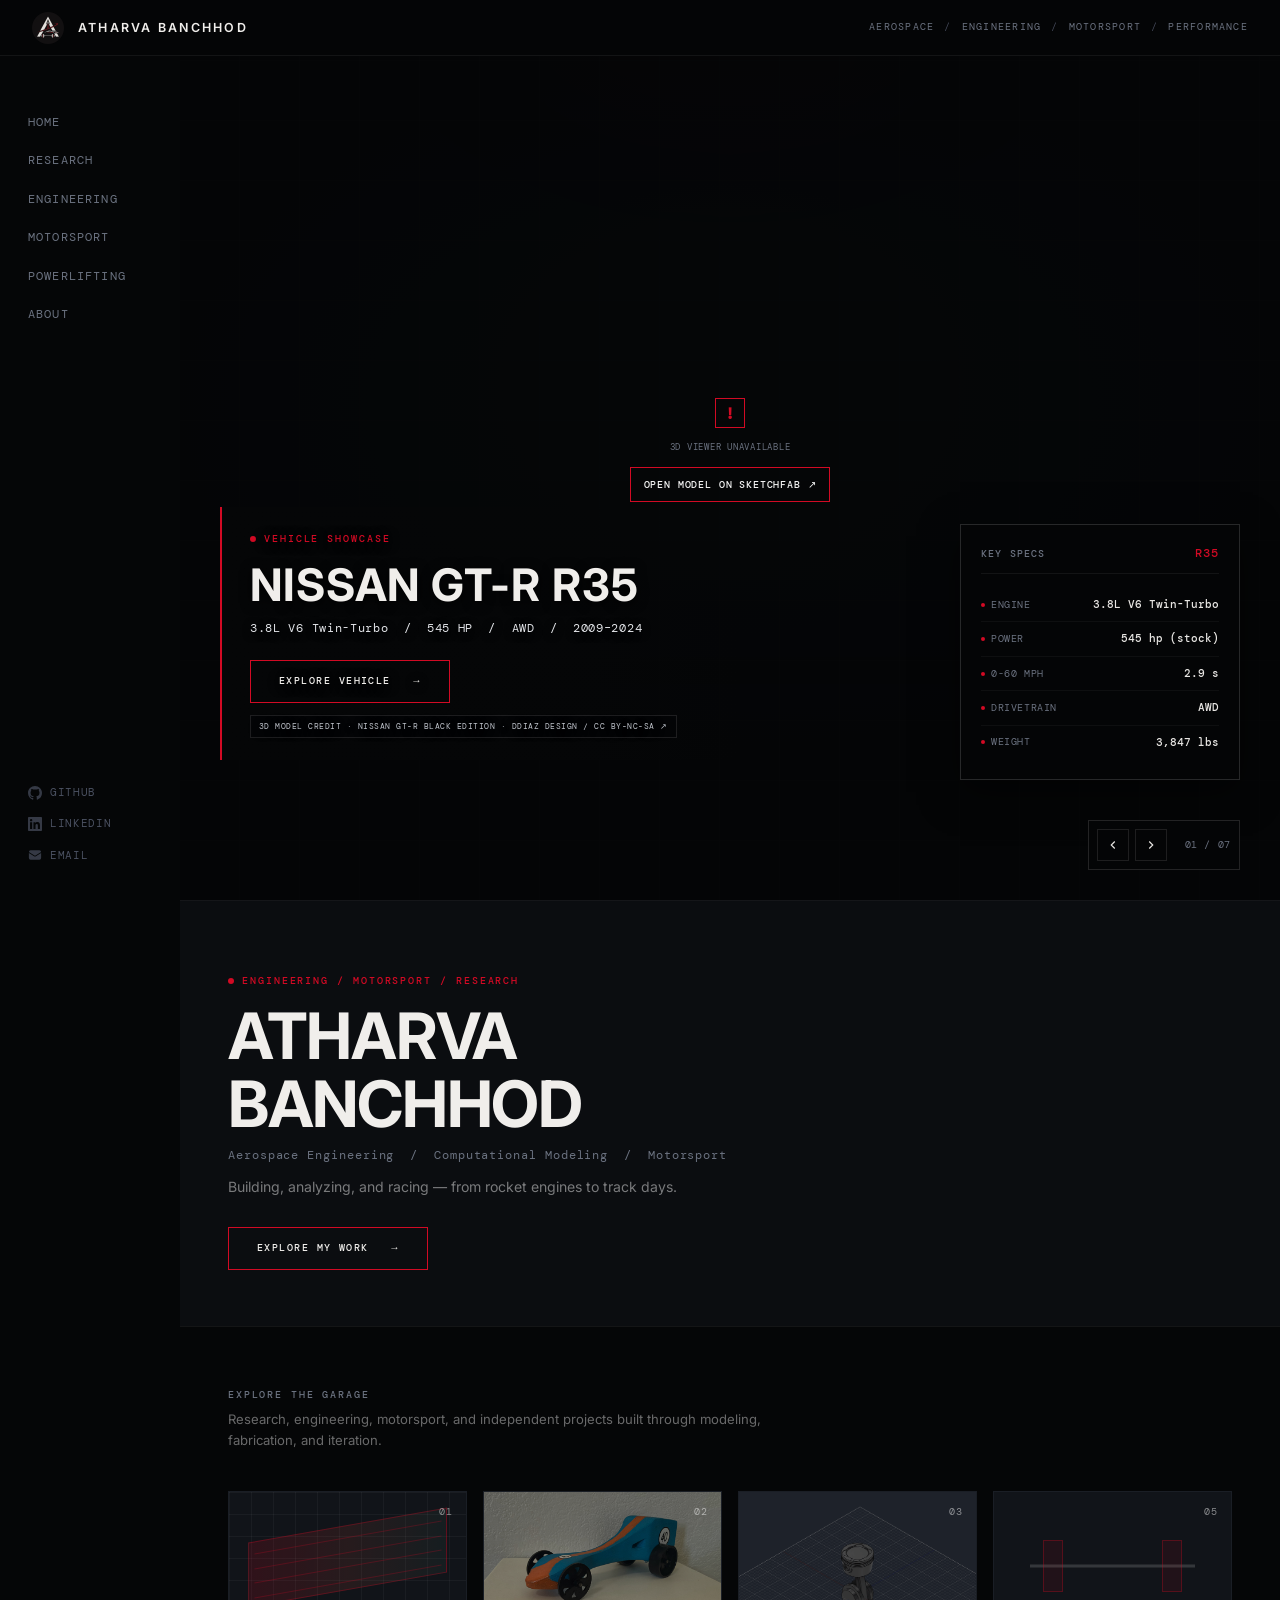
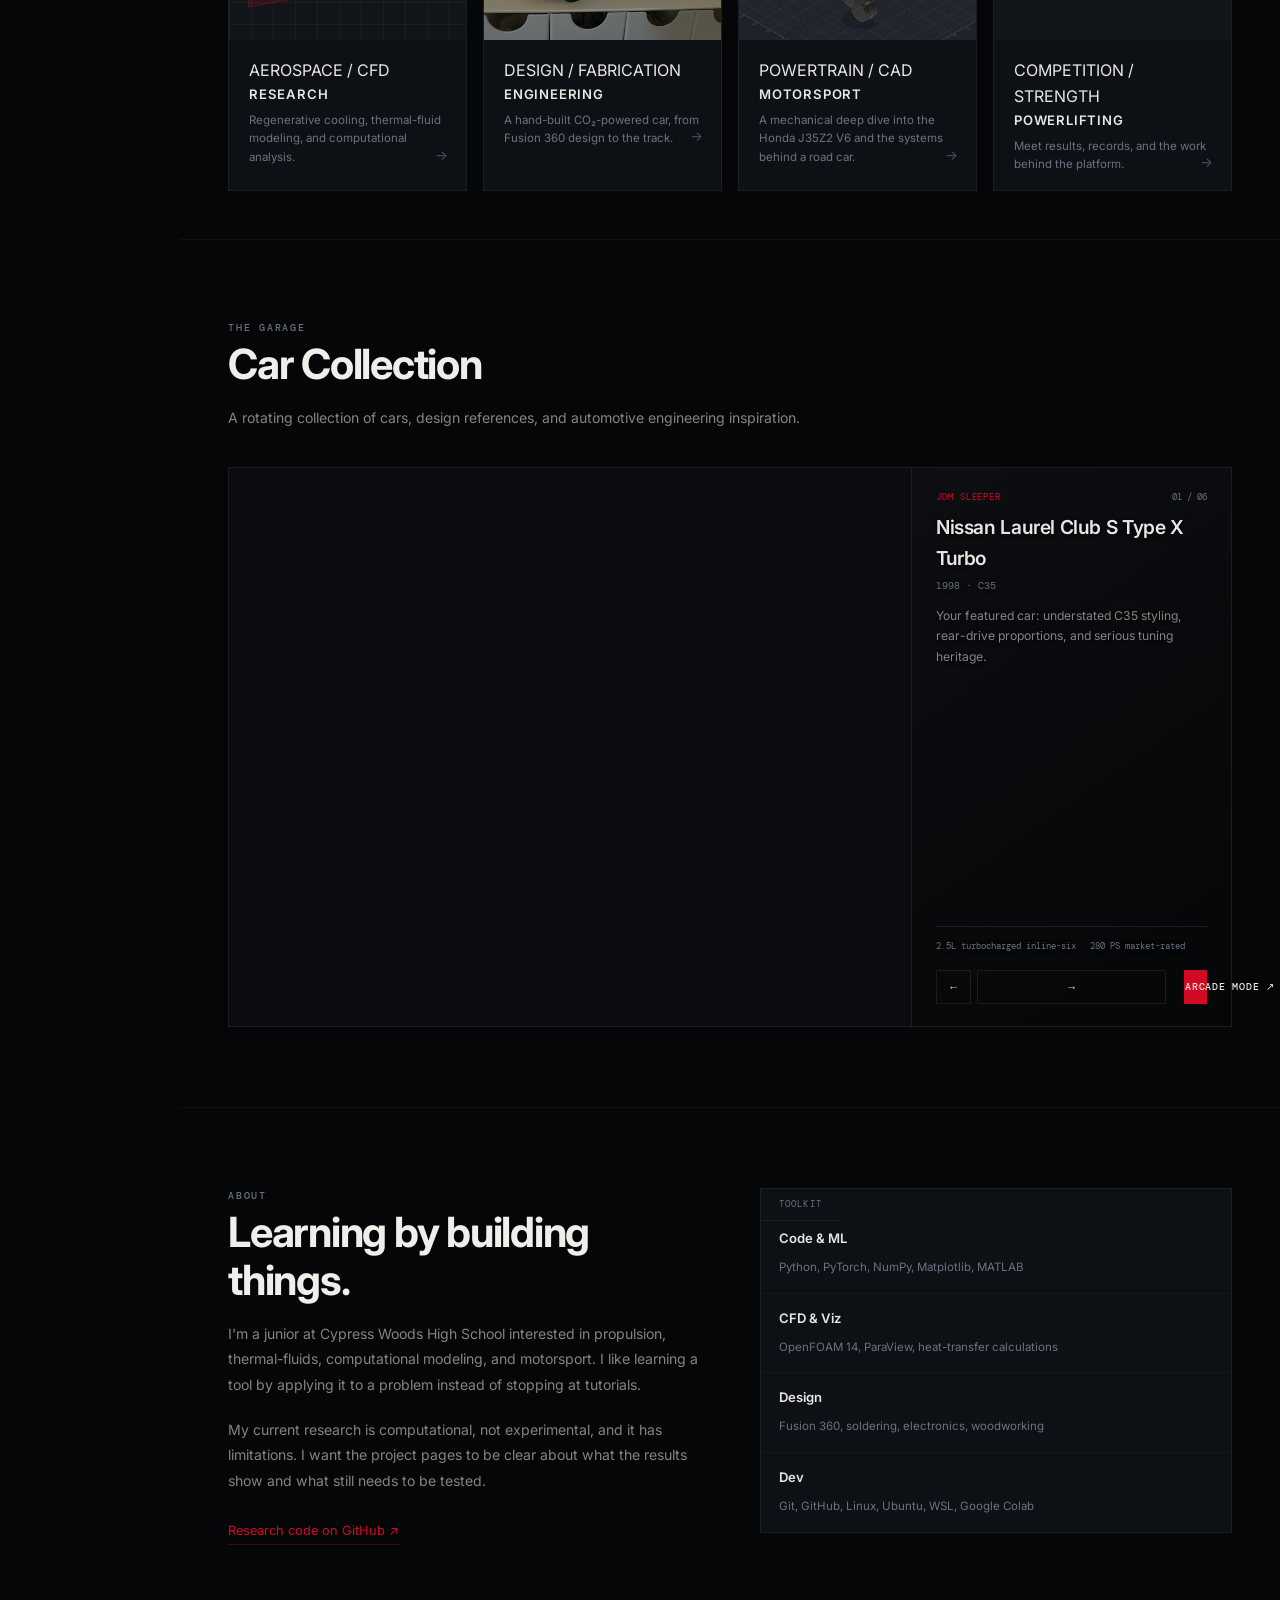
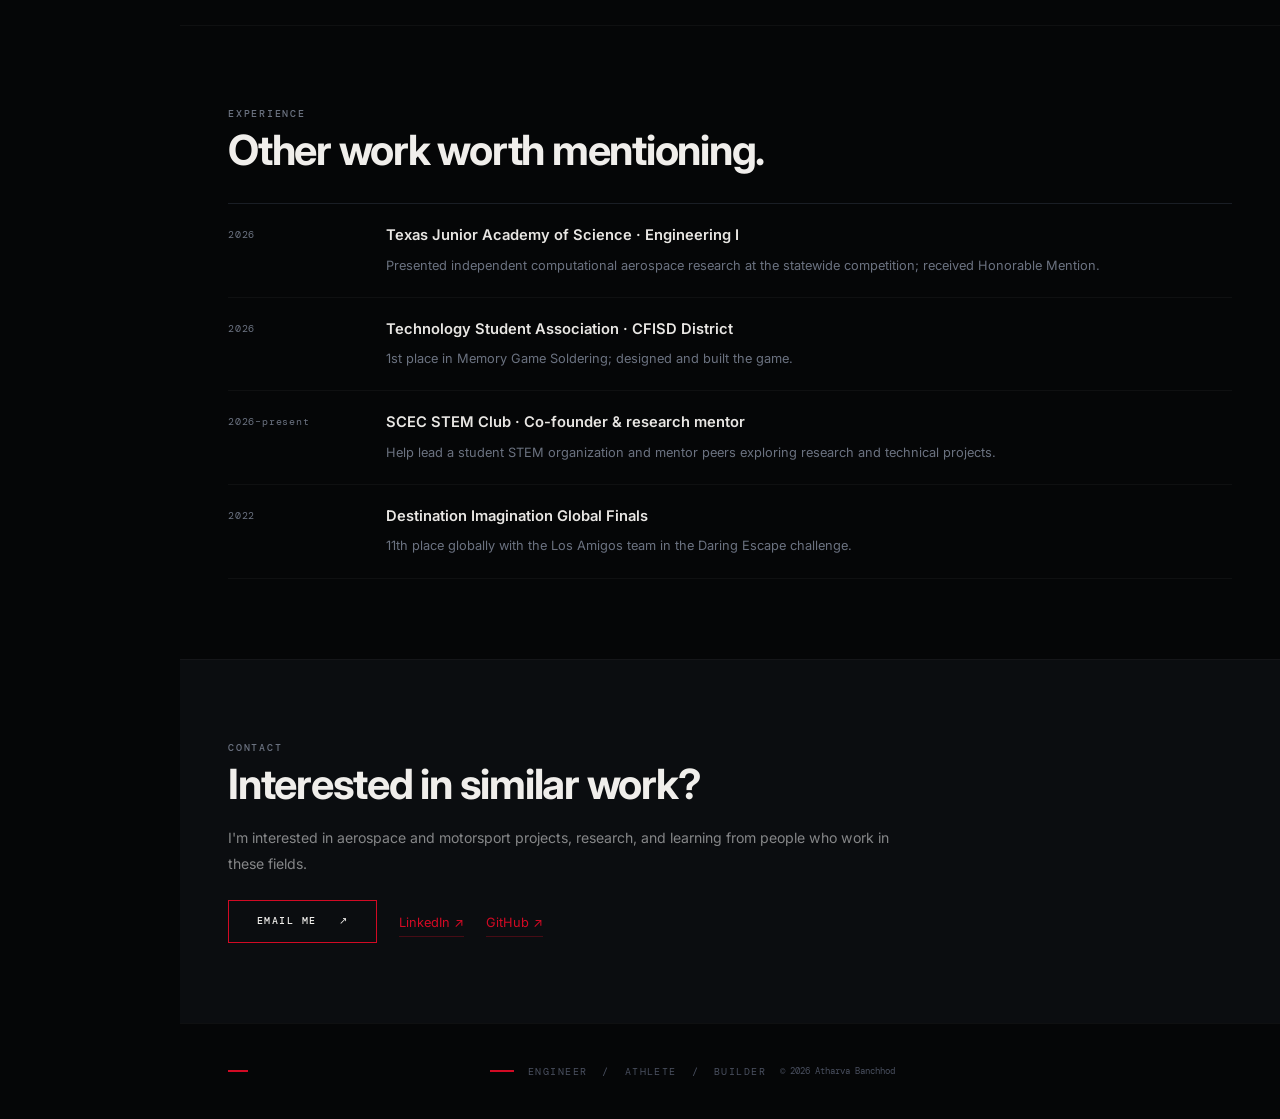
==== index.html @ 91ed466e "Start Sketchfab viewer before camera adjustment" ====
<!doctype html>
<html lang="en">
<head>
  <meta charset="utf-8">
  <meta name="viewport" content="width=device-width, initial-scale=1">
  <meta name="description" content="Atharva Banchhod — aerospace engineering, computational modeling, CFD, propulsion research, motorsport, and competitive powerlifting.">
  <meta name="theme-color" content="#050607">
  <title>Atharva Banchhod | Engineering Garage</title>
  <link rel="icon" type="image/png" href="https://theatharvab.github.io/theatharvab/assets/images/ab1FAVICON.png?v=2">
  <link rel="stylesheet" href="garage.css">
</head>
<body>

  <!-- ═══ HEADER ═══ -->
  <header class="garage-header" role="banner">
    <div class="header-left">
      <img class="ab-monogram" src="https://theatharvab.github.io/theatharvab/assets/images/ab1FAVICON.png?v=2" width="32" height="32" alt="">
      <span class="header-name">ATHARVA BANCHHOD</span>
    </div>
    <nav class="header-nav" aria-label="Category navigation">
      <span>AEROSPACE</span>
      <span class="nav-sep">/</span>
      <span>ENGINEERING</span>
      <span class="nav-sep">/</span>
      <span>MOTORSPORT</span>
      <span class="nav-sep">/</span>
      <span>PERFORMANCE</span>
    </nav>
    <button class="mobile-nav-toggle" aria-label="Open navigation menu" aria-expanded="false">
      <span></span><span></span><span></span>
    </button>
  </header>

  <!-- ═══ SIDEBAR ═══ -->
  <aside class="garage-sidebar" id="sidebar" role="navigation" aria-label="Main navigation">
    <nav class="sidebar-nav">
      <a href="#home" class="sidebar-link active" data-section="home">HOME</a>
      <a href="#research" class="sidebar-link" data-section="research">RESEARCH</a>
      <a href="#engineering" class="sidebar-link" data-section="engineering">ENGINEERING</a>
      <a href="#motorsport" class="sidebar-link" data-section="motorsport">MOTORSPORT</a>
      <a href="powerlifting.html" class="sidebar-link">POWERLIFTING</a>
      <a href="#about" class="sidebar-link" data-section="about">ABOUT</a>
    </nav>
    <div class="sidebar-social">
      <a href="https://github.com/theatharvab" target="_blank" rel="noreferrer" class="social-link">
        <svg width="16" height="16" viewBox="0 0 24 24" fill="currentColor" aria-hidden="true"><path d="M12 0C5.37 0 0 5.37 0 12c0 5.31 3.435 9.795 8.205 11.385.6.105.825-.255.825-.57 0-.285-.015-1.23-.015-2.235-3.015.555-3.795-.735-4.035-1.41-.135-.345-.72-1.41-1.23-1.695-.42-.225-1.02-.78-.015-.795.945-.015 1.62.87 1.845 1.23 1.08 1.815 2.805 1.305 3.495.99.105-.78.42-1.305.765-1.605-2.67-.3-5.46-1.335-5.46-5.925 0-1.305.465-2.385 1.23-3.225-.12-.3-.54-1.53.12-3.18 0 0 1.005-.315 3.3 1.23.96-.27 1.98-.405 3-.405s2.04.135 3 .405c2.295-1.56 3.3-1.23 3.3-1.23.66 1.65.24 2.88.12 3.18.765.84 1.23 1.905 1.23 3.225 0 4.605-2.805 5.625-5.475 5.925.435.375.81 1.095.81 2.22 0 1.605-.015 2.895-.015 3.3 0 .315.225.69.825.57A12.02 12.02 0 0024 12c0-6.63-5.37-12-12-12z"/></svg>
        <span>GitHub</span>
      </a>
      <a href="https://www.linkedin.com/in/theatharvab/" target="_blank" rel="noreferrer" class="social-link">
        <svg width="16" height="16" viewBox="0 0 24 24" fill="currentColor" aria-hidden="true"><path d="M20.447 20.452h-3.554v-5.569c0-1.328-.027-3.037-1.852-3.037-1.853 0-2.136 1.445-2.136 2.939v5.667H9.351V9h3.414v1.561h.046c.477-.9 1.637-1.85 3.37-1.85 3.601 0 4.267 2.37 4.267 5.455v6.286zM5.337 7.433a2.062 2.062 0 01-2.063-2.065 2.064 2.064 0 112.063 2.065zm1.782 13.019H3.555V9h3.564v11.452zM22.225 0H1.771C.792 0 0 .774 0 1.729v20.542C0 23.227.792 24 1.771 24h20.451C23.2 24 24 23.227 24 22.271V1.729C24 .774 23.2 0 22.222 0h.003z"/></svg>
        <span>LinkedIn</span>
      </a>
      <a href="mailto:Atharva.banchhod@gmail.com" class="social-link">
        <svg width="16" height="16" viewBox="0 0 24 24" fill="currentColor" aria-hidden="true"><path d="M1.5 8.67v8.58a3 3 0 003 3h15a3 3 0 003-3V8.67l-8.928 5.493a3 3 0 01-3.144 0L1.5 8.67z"/><path d="M22.5 6.908V6.75a3 3 0 00-3-3h-15a3 3 0 00-3 3v.158l9.714 5.978a1.5 1.5 0 001.572 0L22.5 6.908z"/></svg>
        <span>Email</span>
      </a>
    </div>
  </aside>

  <!-- ═══ MOBILE SIDEBAR OVERLAY ═══ -->
  <div class="sidebar-overlay" id="sidebarOverlay"></div>

  <!-- ═══ MAIN CONTENT ═══ -->
  <main class="garage-main">

    <!-- ─── HERO SECTION ─── -->
    <section class="garage-hero" id="home">
      <div class="hero-bg" aria-hidden="true">
        <div class="hero-grid"></div>
        <div class="hero-glow"></div>
        <div class="hero-glow-red"></div>
        <div class="hero-vignette"></div>
      </div>

      <!-- Vehicle 3D Viewer -->
      <div class="vehicle-viewer" id="vehicleViewer">
        <div class="vehicle-loading" id="vehicleLoading" aria-live="polite">
          <span class="loading-pulse"></span>
          <span>CONNECTING TO VEHICLE MODEL</span>
        </div>
        <iframe
          id="vehicleFrame"
          title="Interactive 3D vehicle model"
          allow="autoplay; fullscreen; xr-spatial-tracking"
          allowfullscreen
          loading="eager"
          referrerpolicy="strict-origin-when-cross-origin"
        ></iframe>
      </div>

      <!-- Hero Text (lower-left) -->
      <div class="hero-text">
        <p class="eyebrow"><span class="red-dot"></span> VEHICLE SHOWCASE</p>
        <h1 id="heroCarName">NISSAN GT-R R35</h1>
        <p class="hero-specs" id="heroCarSpecs">3.8L V6 Twin-Turbo &nbsp;/&nbsp; 545 HP &nbsp;/&nbsp; AWD &nbsp;/&nbsp; 2009–2024</p>
        <a class="cta-btn" id="heroExploreBtn" href="#projects">EXPLORE VEHICLE &nbsp; →</a>
        <a class="vehicle-credit" id="vehicleCredit" href="https://sketchfab.com/models/60666625029a461b93d202fe9512a389" target="_blank" rel="noreferrer">3D MODEL CREDIT · DDIAZ DESIGN / CC BY-NC-SA ↗</a>
      </div>

      <!-- Specs Panel (lower-right) -->
      <div class="specs-panel" id="specsPanel">
        <div class="specs-header">
          <span class="specs-label">KEY SPECS</span>
          <span class="specs-model" id="specsModelBadge">R35</span>
        </div>
        <div class="specs-rows" id="specsRows">
          <div class="spec-row"><span class="spec-name"><span class="spec-dot"></span>ENGINE</span><span class="spec-value" id="specEngine">3.8L V6 Twin-Turbo</span></div>
          <div class="spec-row"><span class="spec-name"><span class="spec-dot"></span>POWER</span><span class="spec-value" id="specPower">545 hp (stock)</span></div>
          <div class="spec-row"><span class="spec-name"><span class="spec-dot"></span>0-60 MPH</span><span class="spec-value" id="specAccel">2.9 s</span></div>
          <div class="spec-row"><span class="spec-name"><span class="spec-dot"></span>DRIVETRAIN</span><span class="spec-value" id="specDrive">AWD</span></div>
          <div class="spec-row"><span class="spec-name"><span class="spec-dot"></span>WEIGHT</span><span class="spec-value" id="specWeight">3,847 lbs</span></div>
        </div>
      </div>

      <!-- Vehicle Navigation (bottom-right) -->
      <div class="vehicle-nav">
        <button type="button" class="vnav-btn" id="vehiclePrev" aria-label="Previous vehicle">
          <svg width="14" height="14" viewBox="0 0 24 24" fill="none" stroke="currentColor" stroke-width="2"><path d="M15 18l-6-6 6-6"/></svg>
        </button>
        <button type="button" class="vnav-btn" id="vehicleNext" aria-label="Next vehicle">
          <svg width="14" height="14" viewBox="0 0 24 24" fill="none" stroke="currentColor" stroke-width="2"><path d="M9 18l6-6-6-6"/></svg>
        </button>
        <span class="vnav-counter" id="vehicleCounter">01 / 08</span>
      </div>
    </section>

    <!-- ─── INTRO TEXT (below hero, overlapping) ─── -->
    <section class="garage-intro" id="intro">
      <div class="intro-content">
        <p class="eyebrow"><span class="red-dot"></span> ENGINEERING / MOTORSPORT / RESEARCH</p>
        <h2 class="intro-heading">ATHARVA BANCHHOD</h2>
        <p class="intro-subtitle">Aerospace Engineering &nbsp;/&nbsp; Computational Modeling &nbsp;/&nbsp; Motorsport</p>
        <p class="intro-desc">Building, analyzing, and racing — from rocket engines to track days.</p>
        <a class="cta-btn" href="#projects">EXPLORE MY WORK &nbsp; →</a>
      </div>
    </section>

    <!-- ─── PROJECT CARDS ─── -->
    <section class="garage-projects" id="projects">
      <div class="projects-heading">
        <p class="section-label">EXPLORE THE GARAGE</p>
        <p class="section-subtitle">Research, engineering, motorsport, and independent projects built through modeling, fabrication, and iteration.</p>
      </div>
      <div class="project-grid">
        <a href="projects/regenerative-cooling.html" class="project-card reveal" id="research">
          <div class="card-image"><div class="card-image-placeholder card-research-bg" aria-hidden="true"><div class="cfd-visual"><span></span><span></span><span></span><span></span></div></div><span class="card-number">01</span></div>
          <div class="card-body"><p class="card-kicker">AEROSPACE / CFD</p><h3 class="card-title">RESEARCH</h3><p class="card-desc">Regenerative cooling, thermal-fluid modeling, and computational analysis.</p><span class="card-arrow" aria-hidden="true">→</span></div>
        </a>
        <a href="projects/co2-race-car.html" class="project-card reveal" id="engineering">
          <div class="card-image"><div class="card-image-placeholder card-eng-bg"><img class="card-thumb" src="assets/images/co2carreal (1).png" alt="Hand-built CO₂ race car with Gulf-inspired livery" loading="lazy"></div><span class="card-number">02</span></div>
          <div class="card-body"><p class="card-kicker">DESIGN / FABRICATION</p><h3 class="card-title">ENGINEERING</h3><p class="card-desc">A hand-built CO₂-powered car, from Fusion 360 design to the track.</p><span class="card-arrow" aria-hidden="true">→</span></div>
        </a>
        <a href="projects/j35z2-engine.html" class="project-card reveal" id="motorsport">
          <div class="card-image"><div class="card-image-placeholder card-motor-bg"><img class="card-thumb" src="assets/images/J35Z2_crank_slider.gif" alt="Honda J35Z2 V6 crank-slider CAD animation" loading="lazy"></div><span class="card-number">03</span></div>
          <div class="card-body"><p class="card-kicker">POWERTRAIN / CAD</p><h3 class="card-title">MOTORSPORT</h3><p class="card-desc">A mechanical deep dive into the Honda J35Z2 V6 and the systems behind a road car.</p><span class="card-arrow" aria-hidden="true">→</span></div>
        </a>

        <a href="powerlifting.html" class="project-card reveal">
          <div class="card-image"><div class="card-image-placeholder card-lift-bg" aria-hidden="true"><div class="lift-visual"><span class="bar"></span><span class="plate plate-l"></span><span class="plate plate-r"></span></div></div><span class="card-number">05</span></div>
          <div class="card-body"><p class="card-kicker">COMPETITION / STRENGTH</p><h3 class="card-title">POWERLIFTING</h3><p class="card-desc">Meet results, records, and the work behind the platform.</p><span class="card-arrow" aria-hidden="true">→</span></div>
        </a>
      </div>
    </section>

    <!-- ─── MOTORSPORT / GARAGE SECTION ─── -->
    <section class="garage-section" id="motorsport-section">
      <div class="section-inner">
        <p class="section-label">THE GARAGE</p>
        <h2 class="section-title">Car Collection</h2>
        <p class="section-desc">A rotating collection of cars, design references, and automotive engineering inspiration.</p>

        <div class="garage-collection">
          <div class="collection-viewer">
            <div class="collection-loading" id="collectionLoading">
              <span class="loading-pulse"></span> LOADING MODEL
            </div>
            <iframe
              id="collectionFrame"
              title="Interactive 3D car model"
              allow="autoplay; fullscreen; xr-spatial-tracking"
              allowfullscreen
              loading="lazy"
              referrerpolicy="strict-origin-when-cross-origin"
            ></iframe>
          </div>
          <div class="collection-info">
            <div class="collection-topline">
              <span class="collection-category" id="collCategory">JDM SLEEPER</span>
              <span class="collection-count" id="collCount">01 / 06</span>
            </div>
            <h3 class="collection-name" id="collName">Nissan Laurel Club S Type X Turbo</h3>
            <p class="collection-year" id="collYear">1998 · C35</p>
            <p class="collection-desc" id="collDesc">Your featured car: understated C35 styling, rear-drive proportions, and serious tuning heritage.</p>
            <div class="collection-specs">
              <span id="collEngine">2.5L turbocharged inline-six</span>
              <span id="collPower">280 PS market-rated</span>
            </div>
            <div class="collection-controls">
              <button type="button" id="collPrev" aria-label="Previous car" class="coll-btn">←</button>
              <button type="button" id="collNext" aria-label="Next car" class="coll-btn">→</button>
              <button type="button" id="collPlay" class="coll-btn coll-play-btn">ARCADE MODE ↗</button>
            </div>
          </div>
        </div>
      </div>
    </section>

    <!-- ─── ABOUT SECTION ─── -->
    <section class="garage-section" id="about">
      <div class="section-inner about-grid">
        <div>
          <p class="section-label">ABOUT</p>
          <h2 class="section-title">Learning by building things.</h2>
          <p class="section-desc">I'm a junior at Cypress Woods High School interested in propulsion, thermal-fluids, computational modeling, and motorsport. I like learning a tool by applying it to a problem instead of stopping at tutorials.</p>
          <p class="section-desc">My current research is computational, not experimental, and it has limitations. I want the project pages to be clear about what the results show and what still needs to be tested.</p>
          <a class="underlined-link" href="https://github.com/theatharvab/physics-informed-ml" target="_blank" rel="noreferrer">Research code on GitHub ↗</a>
        </div>
        <div class="about-stats">
          <div class="stat-block">
            <span class="stat-label">TOOLKIT</span>
            <div class="stat-items">
              <div><strong>Code & ML</strong><span>Python, PyTorch, NumPy, Matplotlib, MATLAB</span></div>
              <div><strong>CFD & Viz</strong><span>OpenFOAM 14, ParaView, heat-transfer calculations</span></div>
              <div><strong>Design</strong><span>Fusion 360, soldering, electronics, woodworking</span></div>
              <div><strong>Dev</strong><span>Git, GitHub, Linux, Ubuntu, WSL, Google Colab</span></div>
            </div>
          </div>
        </div>
      </div>
    </section>

    <!-- ─── EXPERIENCE TIMELINE ─── -->
    <section class="garage-section" id="experience">
      <div class="section-inner">
        <p class="section-label">EXPERIENCE</p>
        <h2 class="section-title">Other work worth mentioning.</h2>
        <div class="timeline">
          <div class="timeline-item">
            <span class="timeline-date">2026</span>
            <div><h3>Texas Junior Academy of Science · Engineering I</h3><p>Presented independent computational aerospace research at the statewide competition; received Honorable Mention.</p></div>
          </div>
          <div class="timeline-item">
            <span class="timeline-date">2026</span>
            <div><h3>Technology Student Association · CFISD District</h3><p>1st place in Memory Game Soldering; designed and built the game.</p></div>
          </div>
          <div class="timeline-item">
            <span class="timeline-date">2026–present</span>
            <div><h3>SCEC STEM Club · Co-founder & research mentor</h3><p>Help lead a student STEM organization and mentor peers exploring research and technical projects.</p></div>
          </div>
          <div class="timeline-item">
            <span class="timeline-date">2022</span>
            <div><h3>Destination Imagination Global Finals</h3><p>11th place globally with the Los Amigos team in the Daring Escape challenge.</p></div>
          </div>
        </div>
      </div>
    </section>

    <!-- ─── CONTACT ─── -->
    <section class="garage-section contact-section" id="contact">
      <div class="section-inner">
        <p class="section-label">CONTACT</p>
        <h2 class="section-title">Interested in similar work?</h2>
        <p class="section-desc">I'm interested in aerospace and motorsport projects, research, and learning from people who work in these fields.</p>
        <div class="contact-links">
          <a class="cta-btn" href="mailto:Atharva.banchhod@gmail.com">EMAIL ME &nbsp; ↗</a>
          <a class="underlined-link" href="https://www.linkedin.com/in/theatharvab/" target="_blank" rel="noreferrer">LinkedIn ↗</a>
          <a class="underlined-link" href="https://github.com/theatharvab" target="_blank" rel="noreferrer">GitHub ↗</a>
        </div>
      </div>
    </section>

    <!-- ─── FOOTER ─── -->
    <footer class="garage-footer">
      <div class="footer-inner">
        <div class="footer-rule"></div>
        <span class="footer-tagline">ENGINEER &nbsp;/&nbsp; ATHLETE &nbsp;/&nbsp; BUILDER</span>
        <span class="footer-copy">© 2026 Atharva Banchhod</span>
      </div>
    </footer>

  </main>

  <!-- ═══════════════════════════════════════════════════ -->
  <!-- SCRIPTS                                            -->
  <!-- ═══════════════════════════════════════════════════ -->

  <script src="https://static.sketchfab.com/api/sketchfab-viewer-1.12.1.js"></script>
  <script>
  /* ── Vehicle Garage Data ── */
  const vehicles = [
    {
      name:'Nissan GT-R R35', year:'2009–2024 · R35', category:'GT PERFORMANCE',
      engine:'3.8L V6 Twin-Turbo', power:'545 hp (stock)', accel:'2.9 s', drive:'AWD', weight:'3,847 lbs',
      specs:'3.8L V6 Twin-Turbo \u00a0/\u00a0 545 HP \u00a0/\u00a0 AWD \u00a0/\u00a0 2009\u20132024', badge:'R35',
      description:'The ultimate Japanese performance machine — engineered for speed, precision, and dominance.',
      modelId:'60666625029a461b93d202fe9512a389',
      credit:'NISSAN GT-R BLACK EDITION · DDIAZ DESIGN / CC BY-NC-SA'
    },
    {
      name:'Nissan Laurel Club S', year:'1998 · C35', category:'JDM SLEEPER',
      engine:'2.5L turbo I6', power:'280 PS', accel:'—', drive:'RWD', weight:'~1,430 kg',
      specs:'2.5L Turbo I6 \u00a0/\u00a0 280 PS \u00a0/\u00a0 RWD \u00a0/\u00a0 1998', badge:'C35',
      description:'Understated C35 styling, rear-drive proportions, and serious tuning heritage.',
      modelId:'3972456be83c45deaa9fe072505e1bca',
      credit:'NISSAN LAUREL C35 · SKETCHFAB MODEL / CC BY'
    },
    {
      name:'Mazda RX-7 Spirit R', year:'2002 · FD3S', category:'ROTARY ENGINEERING',
      engine:'1.3L twin-rotor twin-turbo', power:'280 PS', accel:'~5.0 s', drive:'RWD', weight:'~1,270 kg',
      specs:'1.3L Twin-Rotor \u00a0/\u00a0 280 PS \u00a0/\u00a0 RWD \u00a0/\u00a0 2002', badge:'FD3S',
      description:'A compact rotary sports car with flowing bodywork and a famously balanced chassis.',
      modelId:'e9c3394294104838bfc89b226f93a52a',
      credit:'MAZDA RX-7 SPIRIT R · SKETCHFAB MODEL / CC BY'
    },
    {
      name:'Nissan Stagea 260RS', year:'2000 · WGNC34', category:'SLEEPER WAGON',
      engine:'2.6L twin-turbo I6', power:'280 PS', accel:'—', drive:'AWD', weight:'~1,680 kg',
      specs:'2.6L Twin-Turbo I6 \u00a0/\u00a0 280 PS \u00a0/\u00a0 AWD \u00a0/\u00a0 2000', badge:'WGNC34',
      description:'A performance wagon with Skyline GT-R hardware and everyday practicality.',
      modelId:'a347d59886de434bb7eaaf85ac1e6a2b',
      credit:'NISSAN STAGEA 260RS · SKETCHFAB MODEL / CC BY'
    },
    {
      name:'Toyota Altezza RS200', year:'1998 · SXE10', category:'SPORT SEDAN',
      engine:'2.0L NA 3S-GE', power:'210 PS', accel:'~7.0 s', drive:'RWD', weight:'~1,280 kg',
      specs:'2.0L NA I4 \u00a0/\u00a0 210 PS \u00a0/\u00a0 RWD \u00a0/\u00a0 1998', badge:'SXE10',
      description:'A compact rear-wheel-drive sedan with a high-revving four-cylinder.',
      modelId:'4e78dd65a720492c8797cde72d2a6226',
      credit:'TOYOTA ALTEZZA SXE10 · SKETCHFAB MODEL / CC BY'
    },
    {
      name:'McLaren Senna', year:'2018 · Ultimate', category:'AERO EXTREME',
      engine:'4.0L twin-turbo V8', power:'800 PS', accel:'2.8 s', drive:'RWD', weight:'~1,198 kg',
      specs:'4.0L Twin-Turbo V8 \u00a0/\u00a0 800 PS \u00a0/\u00a0 RWD \u00a0/\u00a0 2018', badge:'UTD',
      description:'Track-focused hypercar built around extreme aerodynamic performance.',
      modelId:'ea3e43a6eb004853a87fe9c58422eb96',
      credit:'MCLAREN SENNA · SKETCHFAB MODEL / CC BY'
    },
    {
      name:'Peel P50', year:'1962 · Microcar', category:'MINIMALIST',
      engine:'49 cc single-cyl', power:'4.2 bhp', accel:'—', drive:'RWD', weight:'~59 kg',
      specs:'49 cc Single \u00a0/\u00a0 4.2 bhp \u00a0/\u00a0 RWD \u00a0/\u00a0 1962', badge:'P50',
      description:'The famously tiny single-seat microcar — a brilliant study in packaging.',
      modelId:'3a9903a308f743aa92b63b8767835d78',
      credit:'PEEL P50 · SKETCHFAB MODEL / CC BY'
    }
  ];

  /* ── Collection cars (for Apex Run section, excludes GT-R hero) ── */
  const collectionCars = [
    {name:'Nissan Laurel Club S Type X Turbo',year:'1998 · C35',category:'JDM SLEEPER',engine:'2.5L turbocharged inline-six',power:'280 PS market-rated',description:'Your featured car: understated C35 styling, rear-drive proportions, and serious tuning heritage.',modelId:'3972456be83c45deaa9fe072505e1bca',credit:'NISSAN LAUREL C35 · SKETCHFAB MODEL / CC BY',source:'https://sketchfab.com/3d-models/nissan-laurel-club-s-c35-3972456be83c45deaa9fe072505e1bca'},
    {name:'Mazda RX-7 Spirit R',year:'2002 · FD3S',category:'ROTARY ENGINEERING',engine:'1.3L twin-rotor twin-turbo',power:'280 PS Japan-spec',description:'A compact rotary sports car with flowing bodywork and a famously balanced chassis.',modelId:'e9c3394294104838bfc89b226f93a52a',credit:'MAZDA RX-7 SPIRIT R · SKETCHFAB MODEL / CC BY',source:'https://sketchfab.com/3d-models/mazda-rx-7-spirit-r-fd3s-e9c3394294104838bfc89b226f93a52a'},
    {name:'Nissan Stagea 260RS Autech',year:'2000 · WGNC34',category:'SLEEPER WAGON',engine:'2.6L twin-turbo inline-six',power:'280 PS market-rated',description:'A performance wagon with Skyline GT-R hardware and the everyday practicality of a Stagea.',modelId:'a347d59886de434bb7eaaf85ac1e6a2b',credit:'NISSAN STAGEA 260RS AUTECH · SKETCHFAB MODEL / CC BY',source:'https://sketchfab.com/3d-models/2000-nissan-stagea-autechversion-260rs-a347d59886de434bb7eaaf85ac1e6a2b'},
    {name:'Toyota Altezza SXE10',year:'1998 · RS200',category:'JAPANESE SPORT SEDAN',engine:'2.0L naturally aspirated 3S-GE',power:'210 PS (RS200)',description:'A compact rear-wheel-drive sedan with a high-revving four-cylinder and clean proportions.',modelId:'4e78dd65a720492c8797cde72d2a6226',credit:'TOYOTA ALTEZZA SXE10 · SKETCHFAB MODEL / CC BY',source:'https://sketchfab.com/3d-models/toyota-altezza-sxe10-4e78dd65a720492c8797cde72d2a6226'},
    {name:'McLaren Senna',year:'2018 · Ultimate Series',category:'AERODYNAMIC EXTREME',engine:'4.0L twin-turbo V8',power:'800 PS · 789 bhp',description:'A track-focused hypercar built around extreme aerodynamic performance, active aero, and a carbon-fibre chassis.',modelId:'ea3e43a6eb004853a87fe9c58422eb96',credit:'MCLAREN SENNA · SKETCHFAB MODEL / CC BY',source:'https://sketchfab.com/3d-models/mclaren-senna-free-ea3e43a6eb004853a87fe9c58422eb96'},
    {name:'Peel P50',year:'1962 · Microcar',category:'MINIMALIST ENGINEERING',engine:'49 cc single-cylinder',power:'4.2 bhp',description:'A famously tiny single-seat microcar: the complete opposite of the Senna, and a brilliant study in packaging.',modelId:'3a9903a308f743aa92b63b8767835d78',credit:'PEEL P50 · SKETCHFAB MODEL / CC BY',source:'https://sketchfab.com/3d-models/peel-p50-3a9903a308f743aa92b63b8767835d78'}
  ];

  /* ── Hero Vehicle System ── */
  let currentVehicle = 0;
  const vFrame = document.getElementById('vehicleFrame');
  const vLoading = document.getElementById('vehicleLoading');

  function updateHeroVehicle() {
    const v = vehicles[currentVehicle];
    const vehicleIndex = currentVehicle;
    document.getElementById('heroCarName').textContent = v.name.toUpperCase();
    const vehicleCredit = document.getElementById('vehicleCredit');
    if (vehicleCredit) {
      vehicleCredit.textContent = '3D MODEL CREDIT · ' + v.credit + ' ↗';
      vehicleCredit.href = 'https://sketchfab.com/models/' + v.modelId;
    }
    document.getElementById('heroCarSpecs').innerHTML = v.specs;
    document.getElementById('specsModelBadge').textContent = v.badge;
    document.getElementById('specEngine').textContent = v.engine;
    document.getElementById('specPower').textContent = v.power;
    document.getElementById('specAccel').textContent = v.accel;
    document.getElementById('specDrive').textContent = v.drive;
    document.getElementById('specWeight').textContent = v.weight;
    document.getElementById('vehicleCounter').textContent =
      String(currentVehicle + 1).padStart(2, '0') + ' / ' + String(vehicles.length).padStart(2, '0');

    if (!vFrame || !vLoading) return;

    let resolved = false;
    vLoading.style.display = 'flex';
    vLoading.classList.remove('vehicle-load-error');
    vLoading.innerHTML = '<span class="loading-pulse"></span><span>CONNECTING TO VEHICLE MODEL</span>';

    const showVehicleFallback = function() {
      if (resolved) return;
      resolved = true;
      vLoading.classList.add('vehicle-load-error');
      vLoading.innerHTML = '<span class="vehicle-fallback-mark">!</span><span>3D VIEWER UNAVAILABLE</span><a href="https://sketchfab.com/models/' + v.modelId + '" target="_blank" rel="noreferrer">OPEN MODEL ON SKETCHFAB ↗</a>';
    };

    const finishLoading = function() {
      if (resolved) return;
      resolved = true;
      vLoading.style.display = 'none';
    };

    const loadTimeout = window.setTimeout(showVehicleFallback, 18000);
    if (typeof Sketchfab === 'undefined') {
      window.clearTimeout(loadTimeout);
      showVehicleFallback();
      return;
    }

    const client = new Sketchfab('1.12.1', vFrame);
    client.init(v.modelId, {
      autostart: 1,
      camera: 0,
      ui_theme: 'dark',
      ui_infos: 0,
      dnt: 1,
      success: function(api) {
        api.addEventListener('viewerready', function() {
          if (vehicleIndex !== currentVehicle) return;
          api.setBackground({color: [0.025, 0.03, 0.04]}, function() {
            if (vehicleIndex !== currentVehicle) return;
            if (vehicleIndex === 0) {
              api.getCameraLookAt(function(err, camera) {
                if (err || !camera || !camera.position || !camera.target) {
                  finishLoading();
                  return;
                }
                const zoomOut = 1.22;
                const position = camera.position.map(function(value, index) {
                  return camera.target[index] + (value - camera.target[index]) * zoomOut;
                });
                api.setCameraLookAt(position, camera.target, 0.7, function() {
                  if (vehicleIndex === currentVehicle) finishLoading();
                });
                window.setTimeout(finishLoading, 1400);
              });
            } else {
              finishLoading();
            }
          });
        });
        api.start();
      },
      error: function() {
        window.clearTimeout(loadTimeout);
        showVehicleFallback();
      }
    });
  }
  document.getElementById('vehiclePrev').addEventListener('click', function() {
    currentVehicle = (currentVehicle - 1 + vehicles.length) % vehicles.length;
    updateHeroVehicle();
  });
  document.getElementById('vehicleNext').addEventListener('click', function() {
    currentVehicle = (currentVehicle + 1) % vehicles.length;
    updateHeroVehicle();
  });
  updateHeroVehicle();

  /* ── Collection Viewer ── */
  let currentColl = 0;
  const cFrame = document.getElementById('collectionFrame');
  const cLoading = document.getElementById('collectionLoading');

  function updateCollection() {
    const c = collectionCars[currentColl];
    document.getElementById('collCategory').textContent = c.category;
    document.getElementById('collCount').textContent =
      String(currentColl + 1).padStart(2, '0') + ' / ' + String(collectionCars.length).padStart(2, '0');
    document.getElementById('collName').textContent = c.name;
    document.getElementById('collYear').textContent = c.year;
    document.getElementById('collDesc').textContent = c.description;
    document.getElementById('collEngine').textContent = c.engine;
    document.getElementById('collPower').textContent = c.power;
    if (cFrame) {
      cLoading.style.display = 'flex';
      cFrame.src = 'https://sketchfab.com/models/' + c.modelId +
        '/embed?autostart=1&preload=1&ui_theme=dark';
      cFrame.onload = function() { if (cLoading) cLoading.style.display = 'none'; };
    }
  }

  document.getElementById('collPrev').addEventListener('click', function() {
    currentColl = (currentColl - 1 + collectionCars.length) % collectionCars.length;
    updateCollection();
  });
  document.getElementById('collNext').addEventListener('click', function() {
    currentColl = (currentColl + 1) % collectionCars.length;
    updateCollection();
  });
  updateCollection();

  /* ── Sidebar active state on scroll ── */
  const sections = document.querySelectorAll('[id]');
  const sidebarLinks = document.querySelectorAll('.sidebar-link[data-section]');

  function updateActiveSidebar() {
    let current = '';
    sections.forEach(function(section) {
      const top = section.offsetTop - 120;
      if (window.scrollY >= top) current = section.id;
    });
    sidebarLinks.forEach(function(link) {
      link.classList.toggle('active', link.dataset.section === current);
    });
  }
  window.addEventListener('scroll', updateActiveSidebar, { passive: true });

  /* ── Scroll reveal ── */
  if ('IntersectionObserver' in window) {
    const revealObserver = new IntersectionObserver(function(entries) {
      entries.forEach(function(entry) {
        if (entry.isIntersecting) {
          entry.target.classList.add('visible');
          revealObserver.unobserve(entry.target);
        }
      });
    }, { threshold: 0.1 });
    document.querySelectorAll('.reveal').forEach(function(el) {
      revealObserver.observe(el);
    });
  } else {
    document.querySelectorAll('.reveal').forEach(function(el) {
      el.classList.add('visible');
    });
  }

  /* ── Mobile navigation ── */
  const mobileToggle = document.querySelector('.mobile-nav-toggle');
  const sidebar = document.getElementById('sidebar');
  const overlay = document.getElementById('sidebarOverlay');

  function toggleMobileNav() {
    const isOpen = sidebar.classList.toggle('open');
    overlay.classList.toggle('open', isOpen);
    mobileToggle.setAttribute('aria-expanded', isOpen);
    document.body.classList.toggle('nav-open', isOpen);
  }

  mobileToggle.addEventListener('click', toggleMobileNav);
  overlay.addEventListener('click', toggleMobileNav);

  document.querySelectorAll('.sidebar-link').forEach(function(link) {
    link.addEventListener('click', function() {
      if (sidebar.classList.contains('open')) toggleMobileNav();
    });
  });

  /* ── Smooth scrolling ── */
  document.querySelectorAll('a[href^="#"]').forEach(function(a) {
    a.addEventListener('click', function(e) {
      const target = document.querySelector(this.getAttribute('href'));
      if (target) {
        e.preventDefault();
        target.scrollIntoView({ behavior: 'smooth', block: 'start' });
        history.pushState(null, '', this.getAttribute('href'));
      }
    });
  });

  /* ══════════════════════════════════════════════════════ */
  /* APEX RUN GAME (preserved from existing site)         */
  /* ══════════════════════════════════════════════════════ */
  document.getElementById('collPlay').addEventListener('click', function() {
    const selectedGarageCar = collectionCars[currentColl] || collectionCars[0];
    const garageName = selectedGarageCar.name;

    const modal = document.createElement('div');
    modal.className = 'game-modal';
    modal.innerHTML = '<div class="game-panel" role="dialog" aria-modal="true" aria-labelledby="game-title">' +
      '<button class="game-close" aria-label="Close game">\u00d7</button>' +
      '<p class="eyebrow">GARAGE ARCADE / 001</p>' +
      '<h2 id="game-title">APEX RUN<span>.</span></h2>' +
      '<p class="game-instructions">Dodge the traffic. Use \u2190 \u2192 or A / D. Tap the sides on mobile.</p>' +
      '<p class="game-instructions">Six custom pixel-art cars \u00b7 player sprite follows your selected garage car.</p>' +
      '<canvas class="game-canvas" width="720" height="420" aria-label="Car driving game"></canvas>' +
      '<div class="game-footer"><span id="game-score">DISTANCE 000</span><button class="game-start">START DRIVE \u2197</button></div>' +
      '</div>';
    document.body.appendChild(modal);

    const canvas = modal.querySelector('canvas');
    const ctx = canvas.getContext('2d');
    const scoreEl = modal.querySelector('#game-score');
    const start = modal.querySelector('.game-start');
    let running = false, frame = 0, score = 0, lane = 1, obstacles = [], raf = 0;

    const roadHalf = function(y) { var t = Math.max(0, Math.min(1, y / canvas.height)); return canvas.width * (0.17 + 0.30 * t); };
    const laneX = function(laneIndex, y) { return canvas.width * 0.5 + (laneIndex - 1) * roadHalf(y) * 0.67; };

    const playerProfile = /Peel P50/i.test(garageName) ? 'micro' : /Stagea/i.test(garageName) ? 'wagon' : /Senna|RX-7/i.test(garageName) ? 'sports' : 'sedan';
    const playerColor = /RX-7/i.test(garageName) ? '#a52d32' : /Stagea/i.test(garageName) ? '#687581' : /Altezza/i.test(garageName) ? '#d5d0c5' : /Senna/i.test(garageName) ? '#c9c9c5' : /Peel P50/i.test(garageName) ? '#d4b44b' : '#c7c5c0';

    const spriteFiles = {
      laurel: 'assets/images/apex-cars/laurel.svg',
      rx7: 'assets/images/apex-cars/rx7.svg',
      stagea: 'assets/images/apex-cars/stagea.svg',
      altezza: 'assets/images/apex-cars/altezza.svg',
      senna: 'assets/images/apex-cars/senna.svg',
      peel: 'assets/images/apex-cars/peel.svg'
    };
    const carSprites = {};
    Object.entries(spriteFiles).forEach(function(entry) {
      var img = new Image(); img.src = entry[1]; carSprites[entry[0]] = img;
    });
    const playerSpriteKey = /Laurel/i.test(garageName) ? 'laurel' : /RX-7/i.test(garageName) ? 'rx7' : /Stagea/i.test(garageName) ? 'stagea' : /Altezza/i.test(garageName) ? 'altezza' : /Senna/i.test(garageName) ? 'senna' : 'peel';

    const drawFallbackCar = function(x, y, width, height, color, isPlayer, profile) {
      profile = profile || 'sports';
      var block = function(c, rx, ry, rw, rh) { ctx.fillStyle = c; ctx.fillRect(Math.round(rx), Math.round(ry), Math.max(1, Math.round(rw)), Math.max(1, Math.round(rh))); };
      ctx.save(); ctx.translate(Math.round(x), Math.round(y));
      var wheelW = width * (profile === 'micro' ? 0.19 : 0.17), wheelH = height * 0.23;
      block('#08090b', -width * 0.53, height * 0.18, wheelW, wheelH); block('#08090b', width * 0.36, height * 0.18, wheelW, wheelH);
      block('#08090b', -width * 0.53, height * 0.66, wheelW, wheelH); block('#08090b', width * 0.36, height * 0.66, wheelW, wheelH);
      block('#09090b', -width * 0.39, -height * 0.015, width * 0.78, height * 1.03);
      var bodyWidth = profile === 'micro' ? 0.65 : profile === 'wagon' ? 0.76 : profile === 'sedan' ? 0.72 : 0.68;
      block(color, -width * bodyWidth / 2, height * 0.04, width * bodyWidth, height * 0.90);
      block('#f0dfad', -width * 0.31, height * 0.055, width * 0.18, height * 0.045); block('#f0dfad', width * 0.13, height * 0.055, width * 0.18, height * 0.045);
      block('#a52c35', -width * 0.31, height * 0.84, width * 0.17, height * 0.055); block('#a52c35', width * 0.14, height * 0.84, width * 0.17, height * 0.055);
      block('#111215', -width * 0.17, height * 0.91, width * 0.34, height * 0.035);
      if (isPlayer) block('#f4eee3', -width * 0.12, height * 0.94, width * 0.24, height * 0.035);
      ctx.restore();
    };

    var drawCar = function(x, y, width, height, color, isPlayer, profile, spriteKey) {
      var sprite = carSprites[spriteKey || (isPlayer ? playerSpriteKey : '')];
      if (!sprite || !sprite.complete || !sprite.naturalWidth) { drawFallbackCar(x, y, width, height, color, isPlayer, profile); return; }
      ctx.save(); ctx.imageSmoothingEnabled = false;
      ctx.drawImage(sprite, Math.round(x - width / 2), Math.round(y), Math.max(1, Math.round(width)), Math.max(1, Math.round(height)));
      ctx.restore();
    };

    var draw = function(playing) {
      var w = canvas.width, h = canvas.height;
      ctx.clearRect(0, 0, w, h);
      var sky = ctx.createLinearGradient(0, 0, 0, h);
      sky.addColorStop(0, '#0B0D10'); sky.addColorStop(1, '#050607');
      ctx.fillStyle = sky; ctx.fillRect(0, 0, w, h);
      ctx.fillStyle = '#18191e'; ctx.beginPath();
      ctx.moveTo(w * 0.5 - roadHalf(0), 0); ctx.lineTo(w * 0.5 + roadHalf(0), 0);
      ctx.lineTo(w * 0.5 + roadHalf(h), h); ctx.lineTo(w * 0.5 - roadHalf(h), h);
      ctx.closePath(); ctx.fill();
      ctx.strokeStyle = '#D20A24'; ctx.lineWidth = 3; ctx.beginPath();
      ctx.moveTo(w * 0.5 - roadHalf(0), 0); ctx.lineTo(w * 0.5 - roadHalf(h), h);
      ctx.moveTo(w * 0.5 + roadHalf(0), 0); ctx.lineTo(w * 0.5 + roadHalf(h), h); ctx.stroke();
      var dashOffset = playing ? (frame * 5) % 52 : 0;
      for (var divider = -1; divider <= 1; divider += 2) {
        for (var y = -52 + dashOffset; y < h; y += 52) {
          var y2 = Math.min(h, y + 24); if (y2 < 0) continue;
          ctx.strokeStyle = '#6b7280'; ctx.lineWidth = 1.8; ctx.beginPath();
          ctx.moveTo(w * 0.5 + divider * roadHalf(Math.max(0, y)) * 0.333, Math.max(0, y));
          ctx.lineTo(w * 0.5 + divider * roadHalf(y2) * 0.333, y2); ctx.stroke();
        }
      }
      ctx.fillStyle = '#6b7280'; ctx.font = '12px monospace'; ctx.fillText('APEX RUN', 22, 26);
      if (playing) {
        obstacles.forEach(function(o) {
          var scale = 0.46 + 0.78 * Math.max(0, o.y / h);
          drawCar(laneX(o.lane, o.y), o.y, 29 * scale, 43 * scale, o.color, false, 'sports', o.spriteKey);
        });
        var playerY = h - 86;
        drawCar(laneX(lane, playerY), playerY, playerProfile === 'micro' ? 35 : playerProfile === 'sports' ? 43 : 46, playerProfile === 'micro' ? 53 : 64, playerColor, true, playerProfile, playerSpriteKey);
        ctx.fillStyle = '#e8e6e3'; ctx.font = 'bold 20px monospace';
        ctx.fillText(String(score).padStart(3, '0'), w - 62, 30);
        ctx.fillStyle = '#6b7280'; ctx.font = '10px monospace';
        ctx.fillText(('PLAYER \u00b7 ' + garageName).toUpperCase().slice(0, 34), 22, h - 15);
      }
    };

    var tick = function() {
      if (!running) return;
      frame++;
      if (frame % 43 === 0) {
        var nextLane = Math.floor(Math.random() * 3);
        var last = obstacles[obstacles.length - 1];
        if (last && nextLane === last.lane && Math.random() < 0.7) nextLane = (nextLane + 1 + Math.floor(Math.random() * 2)) % 3;
        obstacles.push({ lane: nextLane, y: -42, color: ['#a09da0', '#56656b', '#9a7777', '#b3a58b'][Math.floor(Math.random() * 4)], spriteKey: ['laurel', 'rx7', 'stagea', 'altezza', 'senna', 'peel'][Math.floor(Math.random() * 6)] });
      }
      obstacles.forEach(function(o) { o.y += 4.2 + Math.min(score / 180, 2.2); });
      obstacles = obstacles.filter(function(o) { return o.y < canvas.height + 60; });
      if (obstacles.some(function(o) { return o.lane === lane && o.y > canvas.height - 150 && o.y < canvas.height - 35; })) {
        running = false; start.textContent = 'TRY AGAIN \u2197'; start.disabled = false;
        scoreEl.textContent = 'CRASHED \u00b7 DISTANCE ' + String(score).padStart(3, '0');
        draw(true); return;
      }
      if (frame % 8 === 0) score++;
      scoreEl.textContent = 'DISTANCE ' + String(score).padStart(3, '0');
      draw(true); raf = requestAnimationFrame(tick);
    };

    var key = function(e) {
      if (!modal.isConnected) return;
      if (['ArrowLeft', 'a', 'A'].includes(e.key)) { lane = Math.max(0, lane - 1); e.preventDefault(); }
      if (['ArrowRight', 'd', 'D'].includes(e.key)) { lane = Math.min(2, lane + 1); e.preventDefault(); }
    };
    document.addEventListener('keydown', key);
    canvas.addEventListener('pointerdown', function(e) {
      if (e.offsetX < canvas.width / 3) lane = Math.max(0, lane - 1);
      else if (e.offsetX > canvas.width * 2 / 3) lane = Math.min(2, lane + 1);
    });

    var begin = function() {
      cancelAnimationFrame(raf); running = true; frame = 0; score = 0; lane = 1; obstacles = [];
      start.disabled = true; start.textContent = 'DRIVING\u2026';
      scoreEl.textContent = 'DISTANCE 000'; tick();
    };
    start.addEventListener('click', begin);

    modal.querySelector('.game-close').addEventListener('click', function() {
      running = false; cancelAnimationFrame(raf);
      document.removeEventListener('keydown', key); modal.remove();
    });
    modal.addEventListener('click', function(e) {
      if (e.target === modal) {
        running = false; cancelAnimationFrame(raf);
        document.removeEventListener('keydown', key); modal.remove();
      }
    });
    draw(false);
  });

  </script>
</body>
</html>
---- garage.css ----
/* ============================================================

   GARAGE.CSS — Dark Motorsport Engineering Portfolio

   Complete production stylesheet

   ============================================================ */

/* === GOOGLE FONTS === */

@import url('https://fonts.googleapis.com/css2?family=DM+Mono:wght@400;500&family=Inter:wght@300;400;500;600;700&display=swap');

/* === CUSTOM PROPERTIES === */

:root {

  --bg: #050607;

  --bg-deep: #0B0D10;

  --panel: #111419;

  --panel-border: #1a1e25;

  --panel-hover: #161b22;

  --surface: #0d1015;

  --text: #e8e6e3;

  --text-muted: #6b7280;

  --text-dim: #4a5060;

  --accent: #D20A24;

  --accent-soft: #a81020;

  --accent-glow: #D20A2433;

  --white: #f0eeeb;

  --mono: 'DM Mono', monospace;

  --sans: 'Inter', 'Manrope', system-ui, sans-serif;

}

/* === RESET & BASE === */

*,

*::before,

*::after {

  box-sizing: border-box;

  margin: 0;

  padding: 0;

}

html {

  scroll-behavior: smooth;

  -webkit-text-size-adjust: 100%;

}

body {

  font-family: var(--sans);

  background: var(--bg);

  color: var(--text);

  line-height: 1.6;

  -webkit-font-smoothing: antialiased;

  -moz-osx-font-smoothing: grayscale;

  text-rendering: optimizeLegibility;

  overflow-x: hidden;

}

a {

  text-decoration: none;

  color: inherit;

}

ul, ol {

  list-style: none;

}

img {

  display: block;

  max-width: 100%;

}

button {

  font-family: inherit;

  cursor: pointer;

  border: none;

  background: none;

  color: inherit;

}

iframe {

  border: none;

}

/* === SELECTION === */

::selection {

  background: var(--accent);

  color: #fff;

}

::-moz-selection {

  background: var(--accent);

  color: #fff;

}

/* === SCROLLBAR === */

::-webkit-scrollbar {

  width: 6px;

}

::-webkit-scrollbar-track {

  background: transparent;

}

::-webkit-scrollbar-thumb {

  background: rgba(255, 255, 255, 0.1);

  border-radius: 3px;

}

::-webkit-scrollbar-thumb:hover {

  background: rgba(255, 255, 255, 0.18);

}

/* Firefox scrollbar */

html {

  scrollbar-width: thin;

  scrollbar-color: rgba(255, 255, 255, 0.1) transparent;

}

/* === FOCUS STATES === */

:focus-visible {

  outline: 2px solid var(--accent);

  outline-offset: 2px;

}

:focus:not(:focus-visible) {

  outline: none;

}

/* === RED ACCENT DECORATIONS === */

.red-line {

  display: block;

  width: 24px;

  height: 2px;

  background: var(--accent);

}

.red-dot {

  display: inline-block;

  width: 6px;

  height: 6px;

  border-radius: 50%;

  background: var(--accent);

  flex-shrink: 0;

}

/* ============================================================

   HEADER

   ============================================================ */

.garage-header {

  position: fixed;

  top: 0;

  left: 0;

  right: 0;

  height: 56px;

  background: rgba(5, 6, 7, 0.92);

  backdrop-filter: blur(12px);

  -webkit-backdrop-filter: blur(12px);

  border-bottom: 1px solid rgba(255, 255, 255, 0.06);

  z-index: 100;

  display: flex;

  align-items: center;

  justify-content: space-between;

  padding: 0 32px;

}

.header-left {

  display: flex;

  align-items: center;

  gap: 14px;

}

.header-monogram {

  width: 32px;

  height: 32px;

  display: flex;

  align-items: center;

  justify-content: center;

  font-family: var(--sans);

  font-weight: 700;

  font-size: 0.82rem;

  color: var(--white);

  border: 1px solid rgba(255, 255, 255, 0.12);

  border-radius: 4px;

  letter-spacing: 0.02em;

  user-select: none;

}

.header-name {

  font-family: var(--sans);

  font-size: 0.78rem;

  font-weight: 600;

  letter-spacing: 0.18em;

  text-transform: uppercase;

  color: var(--white);

  user-select: none;

}

.header-right {

  display: flex;

  align-items: center;

}

.header-categories {

  font-family: var(--mono);

  font-size: 0.65rem;

  letter-spacing: 0.12em;

  text-transform: uppercase;

  color: var(--text-muted);

  display: flex;

  align-items: center;

  gap: 0;

}

.header-categories span {

  white-space: nowrap;

}

.header-categories .separator {

  color: var(--text-dim);

  margin: 0 10px;

  font-weight: 300;

}

/* ============================================================

   SIDEBAR

   ============================================================ */

.garage-sidebar {

  position: fixed;

  left: 0;

  top: 56px;

  width: 180px;

  height: calc(100vh - 56px);

  background: transparent;

  padding: 48px 28px;

  z-index: 50;

  display: flex;

  flex-direction: column;

}

.sidebar-nav {

  display: flex;

  flex-direction: column;

}

.sidebar-nav a {

  display: block;

  font-family: var(--mono);

  font-size: 0.72rem;

  font-weight: 400;

  letter-spacing: 0.1em;

  text-transform: uppercase;

  color: var(--text-muted);

  padding: 10px 0;

  transition: color 0.25s ease;

  position: relative;

}

.sidebar-nav a:hover {

  color: var(--text);

}

.sidebar-nav a.active {

  color: var(--accent);

  padding-left: 12px;

  border-left: 2px solid var(--accent);

  margin-left: -12px;

}

.sidebar-social {

  position: absolute;

  bottom: 36px;

  left: 28px;

  display: flex;

  flex-direction: column;

  gap: 14px;

}

.sidebar-social a {

  display: flex;

  align-items: center;

  gap: 8px;

  font-family: var(--mono);

  font-size: 0.68rem;

  letter-spacing: 0.06em;

  text-transform: uppercase;

  color: var(--text-dim);

  transition: color 0.25s ease;

}

.sidebar-social a:hover {

  color: var(--accent);

}

.sidebar-social a svg,

.sidebar-social a img {

  width: 14px;

  height: 14px;

  opacity: 0.7;

}

.sidebar-social a:hover svg,

.sidebar-social a:hover img {

  opacity: 1;

}

/* ============================================================

   HERO SECTION

   ============================================================ */

.garage-hero {

  width: 100%;

  height: 100vh;

  min-height: 700px;

  position: relative;

  overflow: hidden;

  margin-left: 180px;

  width: calc(100% - 180px);

  display: flex;

  align-items: center;

  justify-content: center;

}

/* === HERO BACKGROUND === */

.hero-bg {

  position: absolute;

  inset: 0;

  background:

    radial-gradient(ellipse 80% 60% at 50% 45%, rgba(15, 18, 24, 0.6) 0%, transparent 70%),

    radial-gradient(ellipse 40% 35% at 50% 50%, rgba(25, 20, 15, 0.12) 0%, transparent 60%),

    #050607;

  z-index: 0;

}

.hero-bg::before {

  content: '';

  position: absolute;

  inset: 0;

  background:

    repeating-linear-gradient(

      0deg,

      transparent,

      transparent 59px,

      rgba(255, 255, 255, 0.03) 59px,

      rgba(255, 255, 255, 0.03) 60px

    ),

    repeating-linear-gradient(

      90deg,

      transparent,

      transparent 59px,

      rgba(255, 255, 255, 0.03) 59px,

      rgba(255, 255, 255, 0.03) 60px

    );

  z-index: 1;

  pointer-events: none;

}

.hero-bg::after {

  content: '';

  position: absolute;

  top: -20%;

  left: 20%;

  width: 60%;

  height: 40%;

  background: radial-gradient(ellipse at center, var(--accent-glow) 0%, transparent 70%);

  opacity: 0.06;

  z-index: 2;

  pointer-events: none;

  filter: blur(40px);

}

/* === VEHICLE VIEWER === */

.vehicle-viewer {

  position: relative;

  width: clamp(55%, 700px, 70%);

  height: 55vh;

  z-index: 5;

  display: flex;

  align-items: center;

  justify-content: center;

}

.vehicle-viewer iframe {

  width: 100%;

  height: 100%;

  display: block;

}

.vehicle-viewer::after {

  content: '';

  position: absolute;

  bottom: -20px;

  left: 10%;

  right: 10%;

  height: 60px;

  background: radial-gradient(ellipse at center, rgba(0, 0, 0, 0.8) 0%, transparent 70%);

  box-shadow: 0 40px 120px rgba(0, 0, 0, 0.8);

  z-index: -1;

  pointer-events: none;

}

/* Car loading pulse */

.vehicle-viewer.loading::before {

  content: '';

  position: absolute;

  inset: 0;

  background: rgba(5, 6, 7, 0.6);

  z-index: 10;

  animation: car-loading-pulse 1.8s ease-in-out infinite;

}

@keyframes car-loading-pulse {

  0%, 100% { opacity: 0.3; }

  50% { opacity: 0.6; }

}

/* === HERO TEXT === */

.hero-text {

  position: absolute;

  bottom: 140px;

  left: 40px;

  z-index: 10;

  max-width: 520px;

}

.hero-text .eyebrow {

  font-family: var(--mono);

  font-size: 0.6rem;

  font-weight: 500;

  letter-spacing: 0.2em;

  text-transform: uppercase;

  color: var(--accent);

  margin-bottom: 14px;

  display: block;

}

.hero-text h1 {

  font-family: var(--sans);

  font-size: clamp(2.8rem, 5vw, 4.2rem);

  font-weight: 700;

  text-transform: uppercase;

  letter-spacing: -0.02em;

  color: var(--white);

  line-height: 1.05;

  margin-bottom: 10px;

}

.hero-text .subtitle {

  font-family: var(--mono);

  font-size: 0.78rem;

  letter-spacing: 0.08em;

  color: var(--text-muted);

  margin-bottom: 8px;

  text-transform: uppercase;

}

.hero-text .description {

  font-size: 0.82rem;

  color: rgba(255, 255, 255, 0.5);

  line-height: 1.6;

  margin-bottom: 24px;

  max-width: 420px;

}

.cta-btn {

  display: inline-flex;

  align-items: center;

  gap: 8px;

  padding: 12px 28px;

  border: 1px solid var(--accent);

  background: transparent;

  color: var(--white);

  font-family: var(--mono);

  font-size: 0.65rem;

  font-weight: 500;

  letter-spacing: 0.14em;

  text-transform: uppercase;

  transition: all 0.3s ease;

  cursor: pointer;

}

.cta-btn:hover {

  background: var(--accent);

  color: #fff;

}

.cta-btn:active {

  transform: scale(0.97);

}

/* === VEHICLE SHOWCASE TEXT === */

.vehicle-showcase {

  position: absolute;

  bottom: 140px;

  left: 40px;

  z-index: 10;

  max-width: 520px;

}

.vehicle-showcase .eyebrow {

  font-family: var(--mono);

  font-size: 0.6rem;

  font-weight: 500;

  letter-spacing: 0.2em;

  text-transform: uppercase;

  color: var(--accent);

  margin-bottom: 14px;

  display: block;

}

.vehicle-showcase .vehicle-name {

  font-family: var(--sans);

  font-size: 1.6rem;

  font-weight: 700;

  text-transform: uppercase;

  letter-spacing: 0.02em;

  color: var(--white);

  line-height: 1.1;

  margin-bottom: 10px;

}

.vehicle-showcase .vehicle-specs {

  font-family: var(--mono);

  font-size: 0.7rem;

  color: var(--text-muted);

  letter-spacing: 0.06em;

  margin-bottom: 20px;

}

.vehicle-showcase .explore-btn {

  display: inline-flex;

  align-items: center;

  gap: 8px;

  padding: 12px 28px;

  border: 1px solid var(--accent);

  background: transparent;

  color: var(--white);

  font-family: var(--mono);

  font-size: 0.65rem;

  font-weight: 500;

  letter-spacing: 0.14em;

  text-transform: uppercase;

  transition: all 0.3s ease;

  cursor: pointer;

}

.vehicle-showcase .explore-btn:hover {

  background: var(--accent);

  color: #fff;

}

/* === SPECS PANEL === */

.specs-panel {

  position: absolute;

  bottom: 120px;

  right: 40px;

  width: 280px;

  background: rgba(8, 10, 14, 0.85);

  backdrop-filter: blur(8px);

  -webkit-backdrop-filter: blur(8px);

  border: 1px solid rgba(255, 255, 255, 0.06);

  padding: 20px;

  z-index: 10;

}

.specs-panel-header {

  display: flex;

  align-items: center;

  justify-content: space-between;

  margin-bottom: 16px;

  padding-bottom: 12px;

  border-bottom: 1px solid rgba(255, 255, 255, 0.06);

}

.specs-panel-header .specs-title {

  font-family: var(--mono);

  font-size: 0.6rem;

  font-weight: 500;

  letter-spacing: 0.12em;

  text-transform: uppercase;

  color: var(--text-muted);

}

.specs-panel-header .specs-model {

  font-family: var(--mono);

  font-size: 0.7rem;

  font-weight: 500;

  color: var(--accent);

  letter-spacing: 0.08em;

}

.spec-row {

  display: flex;

  align-items: center;

  justify-content: space-between;

  padding: 8px 0;

  border-bottom: 1px solid rgba(255, 255, 255, 0.04);

}

.spec-row:last-child {

  border-bottom: none;

}

.spec-row .spec-label {

  font-family: var(--mono);

  font-size: 0.65rem;

  color: var(--text-muted);

  text-transform: uppercase;

  letter-spacing: 0.06em;

}

.spec-row .spec-value {

  font-family: var(--mono);

  font-size: 0.68rem;

  font-weight: 500;

  color: var(--text);

  text-align: right;

}

.spec-row.highlight::before {

  content: '';

  display: inline-block;

  width: 5px;

  height: 5px;

  border-radius: 50%;

  background: var(--accent);

  margin-right: 8px;

  flex-shrink: 0;

}

.spec-row.highlight .spec-label {

  display: flex;

  align-items: center;

}

/* === VEHICLE NAVIGATION === */

.vehicle-nav {

  position: absolute;

  bottom: 30px;

  right: 40px;

  display: flex;

  align-items: center;

  gap: 6px;

  z-index: 10;

}

.vehicle-nav-btn {

  width: 32px;

  height: 32px;

  display: flex;

  align-items: center;

  justify-content: center;

  border: 1px solid rgba(255, 255, 255, 0.1);

  background: transparent;

  color: var(--text);

  font-size: 0.75rem;

  transition: all 0.25s ease;

  cursor: pointer;

}

.vehicle-nav-btn:hover {

  border-color: rgba(255, 255, 255, 0.25);

  background: rgba(255, 255, 255, 0.04);

}

.vehicle-nav-btn:active {

  transform: scale(0.94);

}

.vehicle-nav-counter {

  font-family: var(--mono);

  font-size: 0.65rem;

  color: var(--text-muted);

  margin-left: 12px;

  letter-spacing: 0.06em;

  user-select: none;

}

/* ============================================================

   PROJECTS SECTION

   ============================================================ */

.garage-projects {

  margin-left: 180px;

  background: var(--bg);

  padding: 60px 48px 48px;

  border-top: 1px solid rgba(255, 255, 255, 0.06);

}

.garage-projects .section-label {

  font-family: var(--mono);

  font-size: 0.65rem;

  font-weight: 500;

  letter-spacing: 0.18em;

  text-transform: uppercase;

  color: var(--text-muted);

  margin-bottom: 6px;

}

.garage-projects .section-subtitle {

  font-family: var(--sans);

  font-size: 0.82rem;

  color: rgba(255, 255, 255, 0.4);

  max-width: 600px;

  line-height: 1.6;

  margin-bottom: 40px;

}

/* === PROJECT CARDS GRID === */

.project-grid {

  display: grid;

  grid-template-columns: repeat(4, 1fr);

  gap: 16px;

}

.project-card {

  background: var(--surface);

  border: 1px solid var(--panel-border);

  overflow: hidden;

  transition: border-color 0.3s ease, transform 0.2s ease;

}

.project-card:hover {

  border-color: rgba(210, 10, 36, 0.3);

  transform: translateY(-2px);

}

/* Card image area */

.project-card-image {

  position: relative;

  aspect-ratio: 16 / 10;

  overflow: hidden;

}

.project-card-image img {

  width: 100%;

  height: 100%;

  object-fit: cover;

  filter: brightness(0.7);

  transition: filter 0.3s ease;

}

.project-card:hover .project-card-image img {

  filter: brightness(0.85);

}

.card-number {

  position: absolute;

  top: 12px;

  right: 14px;

  font-family: var(--mono);

  font-size: 0.6rem;

  color: rgba(255, 255, 255, 0.5);

  z-index: 2;

  letter-spacing: 0.04em;

}

/* Card content area */

.project-card-content {

  padding: 20px;

}

.project-card-content .card-title {

  font-family: var(--sans);

  font-size: 0.82rem;

  font-weight: 600;

  text-transform: uppercase;

  letter-spacing: 0.06em;

  color: var(--text);

  margin-bottom: 8px;

  line-height: 1.3;

}

.project-card-content .card-desc {

  font-family: var(--sans);

  font-size: 0.72rem;

  color: var(--text-muted);

  line-height: 1.6;

  margin-bottom: 16px;

}

.project-card-content .card-link {

  display: flex;

  align-items: center;

  justify-content: flex-end;

  font-family: var(--mono);

  font-size: 0.75rem;

  color: var(--text-dim);

  transition: color 0.25s ease;

}

.project-card-content .card-link:hover {

  color: var(--accent);

}

/* ============================================================

   FOOTER

   ============================================================ */

.garage-footer {

  margin-left: 180px;

  padding: 20px 48px;

  border-top: 1px solid rgba(255, 255, 255, 0.04);

  display: flex;

  align-items: center;

}

.garage-footer::before {

  content: '';

  display: inline-block;

  width: 20px;

  height: 2px;

  background: var(--accent);

  margin-right: 14px;

  flex-shrink: 0;

}

.garage-footer .footer-text {

  font-family: var(--mono);

  font-size: 0.6rem;

  letter-spacing: 0.15em;

  text-transform: uppercase;

  color: var(--text-dim);

}

/* ============================================================

   MOBILE NAV TOGGLE

   ============================================================ */

.mobile-nav-toggle {

  display: none;

  width: 40px;

  height: 40px;

  align-items: center;

  justify-content: center;

  background: transparent;

  border: none;

  cursor: pointer;

  z-index: 110;

  padding: 0;

  position: relative;

}

.mobile-nav-toggle .hamburger {

  display: block;

  width: 20px;

  height: 2px;

  background: var(--text);

  position: relative;

  transition: background 0.2s ease;

}

.mobile-nav-toggle .hamburger::before,

.mobile-nav-toggle .hamburger::after {

  content: '';

  display: block;

  width: 20px;

  height: 2px;

  background: var(--text);

  position: absolute;

  left: 0;

  transition: transform 0.3s ease;

}

.mobile-nav-toggle .hamburger::before {

  top: -6px;

}

.mobile-nav-toggle .hamburger::after {

  top: 6px;

}

.mobile-nav-toggle.open .hamburger {

  background: transparent;

}

.mobile-nav-toggle.open .hamburger::before {

  top: 0;

  transform: rotate(45deg);

}

.mobile-nav-toggle.open .hamburger::after {

  top: 0;

  transform: rotate(-45deg);

}

/* ============================================================

   GAME MODAL

   ============================================================ */

.game-modal-overlay {

  position: fixed;

  inset: 0;

  background: rgba(5, 6, 7, 0.88);

  backdrop-filter: blur(16px);

  -webkit-backdrop-filter: blur(16px);

  z-index: 200;

  display: flex;

  align-items: center;

  justify-content: center;

  opacity: 0;

  visibility: hidden;

  transition: opacity 0.35s ease, visibility 0.35s ease;

}

.game-modal-overlay.active {

  opacity: 1;

  visibility: visible;

}

.game-modal {

  background: var(--panel);

  border: 1px solid var(--panel-border);

  padding: 32px;

  width: 90%;

  max-width: 600px;

  max-height: 80vh;

  overflow-y: auto;

  position: relative;

  box-shadow: 0 32px 80px rgba(0, 0, 0, 0.6);

  transform: translateY(12px);

  transition: transform 0.35s ease;

}

.game-modal-overlay.active .game-modal {

  transform: translateY(0);

}

.game-modal-close {

  position: absolute;

  top: 16px;

  right: 16px;

  width: 28px;

  height: 28px;

  display: flex;

  align-items: center;

  justify-content: center;

  font-size: 1rem;

  color: var(--text-muted);

  cursor: pointer;

  transition: color 0.2s ease;

  background: none;

  border: none;

}

.game-modal-close:hover {

  color: var(--accent);

}

.game-modal-title {

  font-family: var(--mono);

  font-size: 0.65rem;

  letter-spacing: 0.14em;

  text-transform: uppercase;

  color: var(--accent);

  margin-bottom: 16px;

}

.game-modal-content {

  font-size: 0.82rem;

  color: var(--text-muted);

  line-height: 1.7;

}

/* ============================================================

   ANIMATIONS & REVEALS

   ============================================================ */

.reveal {

  opacity: 0;

  transform: translateY(10px);

  transition: opacity 0.5s ease, transform 0.5s ease;

}

.reveal.visible {

  opacity: 1;

  transform: translateY(0);

}

/* Staggered reveals */

.reveal-delay-1 { transition-delay: 0.1s; }

.reveal-delay-2 { transition-delay: 0.2s; }

.reveal-delay-3 { transition-delay: 0.3s; }

.reveal-delay-4 { transition-delay: 0.4s; }

/* ============================================================

   REDUCED MOTION

   ============================================================ */

@media (prefers-reduced-motion: reduce) {

  *,

  *::before,

  *::after {

    animation-duration: 0.01ms !important;

    animation-iteration-count: 1 !important;

    transition-duration: 0.01ms !important;

    scroll-behavior: auto !important;

  }

  .reveal {

    opacity: 1;

    transform: none;

    transition: none;

  }

}

/* ============================================================

   RESPONSIVE — TABLET (max-width: 1024px)

   ============================================================ */

@media (max-width: 1024px) {

  .garage-sidebar {

    display: none;

  }

  .garage-hero {

    margin-left: 0;

    width: 100%;

  }

  .garage-projects {

    margin-left: 0;

  }

  .garage-footer {

    margin-left: 0;

  }

  .project-grid {

    grid-template-columns: repeat(2, 1fr);

  }

  .specs-panel {

    position: relative;

    bottom: auto;

    right: auto;

    width: 100%;

    max-width: 320px;

    margin: 20px auto 0;

  }

  .vehicle-viewer {

    width: clamp(60%, 600px, 80%);

  }

}

/* ============================================================

   RESPONSIVE — MOBILE (max-width: 768px)

   ============================================================ */

@media (max-width: 768px) {

  .mobile-nav-toggle {

    display: flex;

  }

  .header-categories {

    display: none;

  }

  .garage-header {

    padding: 0 20px;

  }

  /* Slide-out sidebar */

  .garage-sidebar {

    display: flex;

    transform: translateX(-100%);

    transition: transform 0.35s ease;

    background: rgba(5, 6, 7, 0.96);

    backdrop-filter: blur(16px);

    -webkit-backdrop-filter: blur(16px);

    width: 220px;

    z-index: 90;

    border-right: 1px solid rgba(255, 255, 255, 0.06);

  }

  .garage-sidebar.open {

    transform: translateX(0);

  }

  .garage-hero {

    margin-left: 0;

    width: 100%;

    min-height: 600px;

  }

  .hero-text {

    bottom: 100px;

    left: 20px;

    right: 20px;

    max-width: none;

  }

  .hero-text h1 {

    font-size: clamp(2rem, 7vw, 3rem);

  }

  .hero-text .description {

    font-size: 0.78rem;

  }

  .vehicle-viewer {

    width: 90%;

    height: 40vh;

  }

  .vehicle-showcase {

    bottom: 100px;

    left: 20px;

    right: 20px;

  }

  .specs-panel {

    display: none;

  }

  .vehicle-nav {

    bottom: 20px;

    right: 20px;

  }

  .garage-projects {

    margin-left: 0;

    padding: 32px 20px;

  }

  .project-grid {

    grid-template-columns: repeat(2, 1fr);

    gap: 12px;

  }

  .garage-footer {

    margin-left: 0;

    padding: 16px 20px;

  }

  .game-modal {

    width: 95%;

    padding: 24px;

  }

}

/* ============================================================

   RESPONSIVE — SMALL MOBILE (max-width: 480px)

   ============================================================ */

@media (max-width: 480px) {

  .hero-text h1 {

    font-size: 2.4rem;

  }

  .project-grid {

    grid-template-columns: 1fr;

    gap: 14px;

  }

  .garage-projects {

    padding: 28px 16px;

  }

  .garage-projects .section-subtitle {

    font-size: 0.76rem;

  }

  .hero-text {

    bottom: 80px;

    left: 16px;

    right: 16px;

  }

  .hero-text .eyebrow {

    font-size: 0.55rem;

  }

  .hero-text .subtitle {

    font-size: 0.7rem;

  }

  .cta-btn {

    padding: 10px 22px;

    font-size: 0.6rem;

  }

  .vehicle-showcase {

    bottom: 80px;

    left: 16px;

    right: 16px;

  }

  .vehicle-showcase .vehicle-name {

    font-size: 1.3rem;

  }

  .garage-header {

    padding: 0 16px;

  }

  .header-name {

    font-size: 0.68rem;

    letter-spacing: 0.12em;

  }

  .garage-footer {

    padding: 14px 16px;

  }

  .vehicle-nav {

    bottom: 14px;

    right: 14px;

  }

  .vehicle-nav-btn {

    width: 28px;

    height: 28px;

    font-size: 0.65rem;

  }

  .game-modal {

    padding: 20px 16px;

  }

}

/* ============================================================

   UTILITY CLASSES

   ============================================================ */

.visually-hidden {

  position: absolute;

  width: 1px;

  height: 1px;

  padding: 0;

  margin: -1px;

  overflow: hidden;

  clip: rect(0, 0, 0, 0);

  white-space: nowrap;

  border: 0;

}

.mono {

  font-family: var(--mono);

}

.uppercase {

  text-transform: uppercase;

}

.text-accent {

  color: var(--accent);

}

.text-muted {

  color: var(--text-muted);

}

.text-dim {

  color: var(--text-dim);

}

/* ============================================================

   ADDITIONAL SECTIONS — Garage Collection, About, Timeline,

   Intro, Contact, Card Placeholders, Mobile Overlay

   ============================================================ */

/* === SIDEBAR OVERLAY (mobile) === */

.sidebar-overlay {

  display: none;

  position: fixed;

  inset: 0;

  background: rgba(0,0,0,0.6);

  z-index: 80;

}

.sidebar-overlay.open { display: block; }

body.nav-open { overflow: hidden; }

/* === MOBILE HAMBURGER (3 spans) === */

.mobile-nav-toggle span {

  display: block;

  width: 20px;

  height: 2px;

  background: var(--text);

  transition: transform 0.3s ease, opacity 0.2s ease;

}

.mobile-nav-toggle span + span { margin-top: 5px; }

.mobile-nav-toggle[aria-expanded="true"] span:nth-child(1) { transform: rotate(45deg) translate(3px, 5px); }

.mobile-nav-toggle[aria-expanded="true"] span:nth-child(2) { opacity: 0; }

.mobile-nav-toggle[aria-expanded="true"] span:nth-child(3) { transform: rotate(-45deg) translate(3px, -5px); }

/* === HEADER NAV (fix for inline spans) === */

.header-nav {

  display: flex;

  align-items: center;

  gap: 0;

  font-family: var(--mono);

  font-size: 0.65rem;

  letter-spacing: 0.12em;

  text-transform: uppercase;

  color: var(--text-muted);

}

.header-nav .nav-sep {

  color: var(--text-dim);

  margin: 0 10px;

  font-weight: 300;

}

/* === EYEBROW (global) === */

.eyebrow {

  font-family: var(--mono);

  font-size: 0.6rem;

  font-weight: 500;

  letter-spacing: 0.2em;

  text-transform: uppercase;

  color: var(--accent);

  display: flex;

  align-items: center;

  gap: 8px;

  margin-bottom: 14px;

}

/* === HERO SPECS (subtitle line) === */

.hero-specs {

  font-family: var(--mono);

  font-size: 0.72rem;

  letter-spacing: 0.06em;

  color: var(--text-muted);

  margin-bottom: 22px;

}

/* === HERO H1 === */

.hero-text h1 {

  font-family: var(--sans);

  font-size: clamp(1.8rem, 3.5vw, 2.8rem);

  font-weight: 700;

  text-transform: uppercase;

  letter-spacing: 0.02em;

  color: var(--white);

  line-height: 1.1;

  margin-bottom: 10px;

}

/* === SPECS PANEL (class name alignment) === */

.specs-header {

  display: flex;

  align-items: center;

  justify-content: space-between;

  margin-bottom: 14px;

  padding-bottom: 10px;

  border-bottom: 1px solid rgba(255,255,255,0.06);

}

.specs-label {

  font-family: var(--mono);

  font-size: 0.6rem;

  font-weight: 500;

  letter-spacing: 0.12em;

  text-transform: uppercase;

  color: var(--text-muted);

}

.specs-model {

  font-family: var(--mono);

  font-size: 0.72rem;

  font-weight: 500;

  color: var(--accent);

  letter-spacing: 0.08em;

}

.specs-rows { display: flex; flex-direction: column; }

.spec-name {

  font-family: var(--mono);

  font-size: 0.62rem;

  color: var(--text-muted);

  text-transform: uppercase;

  letter-spacing: 0.06em;

  display: flex;

  align-items: center;

  gap: 6px;

}

.spec-dot {

  display: inline-block;

  width: 4px; height: 4px;

  border-radius: 50%;

  background: var(--accent);

  flex-shrink: 0;

}

.spec-value {

  font-family: var(--mono);

  font-size: 0.66rem;

  font-weight: 500;

  color: var(--text);

  text-align: right;

}

/* === VEHICLE NAV (class name alignment) === */

.vnav-btn {

  width: 32px; height: 32px;

  display: flex; align-items: center; justify-content: center;

  border: 1px solid rgba(255,255,255,0.1);

  background: transparent;

  color: var(--text);

  transition: all 0.25s ease;

  cursor: pointer;

}

.vnav-btn:hover { border-color: rgba(255,255,255,0.25); background: rgba(255,255,255,0.04); }

.vnav-counter {

  font-family: var(--mono);

  font-size: 0.65rem;

  color: var(--text-muted);

  margin-left: 12px;

  letter-spacing: 0.06em;

  user-select: none;

}

/* === VEHICLE LOADING === */

.vehicle-loading {

  position: absolute; inset: 0;

  display: flex; align-items: center; justify-content: center;

  gap: 8px; z-index: 8;

  background: rgba(5,6,7,0.7);

  font-family: var(--mono);

  font-size: 0.58rem;

  letter-spacing: 0.08em;

  color: var(--text-muted);

  pointer-events: none;

}

.loading-pulse {

  display: inline-block; width: 8px; height: 8px;

  border-radius: 50%; background: var(--accent);

  animation: loadPulse 1s infinite alternate;

}

@keyframes loadPulse { to { opacity: 0.2; } }

/* === INTRO SECTION === */

.garage-intro {

  margin-left: 180px;

  background: var(--bg-deep);

  border-top: 1px solid rgba(255,255,255,0.04);

  padding: 72px 48px 56px;

}

.intro-content { max-width: 640px; }

.intro-heading {

  font-family: var(--sans);

  font-size: clamp(2.6rem, 5vw, 4rem);

  font-weight: 700;

  text-transform: uppercase;

  letter-spacing: -0.02em;

  color: var(--white);

  line-height: 1.05;

  margin-bottom: 10px;

}

.intro-subtitle {

  font-family: var(--mono);

  font-size: 0.72rem;

  letter-spacing: 0.08em;

  color: var(--text-muted);

  margin-bottom: 10px;

}

.intro-desc {

  font-size: 0.88rem;

  color: rgba(255,255,255,0.45);

  line-height: 1.7;

  margin-bottom: 28px;

  max-width: 500px;

}

/* === PROJECT CARD — class name alignment for HTML === */

.card-image {

  position: relative;

  aspect-ratio: 16 / 10;

  overflow: hidden;

  background: var(--panel);

}

.card-image-placeholder {

  position: absolute; inset: 0;

  display: flex; align-items: center; justify-content: center;

  background: var(--panel);

}

.card-thumb {

  width: 100%; height: 100%;

  object-fit: cover;

  filter: brightness(0.65);

  transition: filter 0.3s ease;

}

.project-card:hover .card-thumb { filter: brightness(0.85); }

/* CFD research card placeholder */

.card-research-bg {

  background-image: linear-gradient(rgba(255,255,255,0.04) 1px, transparent 1px),

                    linear-gradient(90deg, rgba(255,255,255,0.04) 1px, transparent 1px);

  background-size: 22px 22px;

  overflow: hidden;

}

.cfd-visual {

  position: absolute; inset: 0;

}

.cfd-visual::before {

  content: ''; position: absolute;

  left: 8%; right: 8%; top: 22%; height: 44%;

  border: 1px solid rgba(210,10,36,0.4);

  background: linear-gradient(90deg, rgba(210,10,36,0.2), rgba(200,80,60,0.15), rgba(80,140,120,0.1));

  transform: skewY(-10deg);

  opacity: 0.8;

}

.cfd-visual span {

  position: absolute; left: 10%; right: 10%; height: 1px;

  background: rgba(210,10,36,0.25); transform: rotate(-10deg);

}

.cfd-visual span:nth-child(1) { top: 30%; }

.cfd-visual span:nth-child(2) { top: 40%; }

.cfd-visual span:nth-child(3) { top: 50%; }

.cfd-visual span:nth-child(4) { top: 60%; }

/* Engineering card bg */

.card-eng-bg { background: #0d0f12; }

/* Motorsport card bg */

.card-motor-bg { background: #0d0f12; }

/* Powerlifting card placeholder */

.card-lift-bg {

  background: var(--panel);

  overflow: hidden;

}

.lift-visual {

  position: relative;

  width: 70%; height: 50%;

}

.lift-visual .bar {

  position: absolute; top: 50%;

  left: 0; right: 0; height: 3px;

  background: rgba(255,255,255,0.15);

  transform: translateY(-50%);

}

.lift-visual .plate {

  position: absolute; top: 15%;

  width: 12%; height: 70%;

  border: 1px solid rgba(210,10,36,0.3);

  background: rgba(210,10,36,0.08);

}

.lift-visual .plate-l { left: 8%; }

.lift-visual .plate-r { right: 8%; }

/* Card body */

.card-body {

  padding: 18px 20px 16px;

  position: relative;

}

.card-title {

  font-family: var(--sans);

  font-size: 0.82rem;

  font-weight: 600;

  text-transform: uppercase;

  letter-spacing: 0.06em;

  color: var(--text);

  margin-bottom: 6px;

}

.card-desc {

  font-size: 0.72rem;

  color: var(--text-muted);

  line-height: 1.6;

  margin-bottom: 0;

}

.card-arrow {

  position: absolute;

  bottom: 16px; right: 18px;

  font-size: 0.85rem;

  color: var(--text-dim);

  transition: color 0.2s ease, transform 0.2s ease;

}

.project-card:hover .card-arrow { color: var(--accent); transform: translateX(3px); }

/* Section label */

.section-label {

  font-family: var(--mono);

  font-size: 0.62rem;

  font-weight: 500;

  letter-spacing: 0.18em;

  text-transform: uppercase;

  color: var(--text-muted);

  margin-bottom: 6px;

}

.section-subtitle {

  font-size: 0.82rem;

  color: rgba(255,255,255,0.4);

  max-width: 600px;

  line-height: 1.65;

  margin-bottom: 40px;

}

.projects-heading { margin-bottom: 0; }

/* ============================================================

   GARAGE SECTION — generic dark section

   ============================================================ */

.garage-section {

  margin-left: 180px;

  background: var(--bg);

  border-top: 1px solid rgba(255,255,255,0.04);

  padding: 80px 48px;

}

.section-inner {

  max-width: 1100px;

}

.section-title {

  font-family: var(--sans);

  font-size: clamp(1.8rem, 3.5vw, 2.6rem);

  font-weight: 700;

  letter-spacing: -0.03em;

  line-height: 1.15;

  color: var(--white);

  margin-bottom: 16px;

}

.section-desc {

  font-size: 0.88rem;

  color: rgba(255,255,255,0.5);

  line-height: 1.8;

  max-width: 680px;

  margin-bottom: 20px;

}

/* === GARAGE COLLECTION (Motorsport section) === */

.garage-collection {

  display: grid;

  grid-template-columns: 1fr 340px;

  gap: 0;

  border: 1px solid var(--panel-border);

  margin-top: 36px;

  background: var(--surface);

}

.collection-viewer {

  position: relative;

  min-height: 300px;

  background: #0a0c0f;

  overflow: hidden;

}

.collection-viewer iframe {

  position: absolute; inset: 0;

  width: 100%; height: 100%;

  border: 0;

}

.collection-loading {

  position: absolute; inset: 0;

  display: flex; align-items: center; justify-content: center;

  gap: 8px; z-index: 3;

  background: #0a0c0f;

  font-family: var(--mono);

  font-size: 0.56rem;

  letter-spacing: 0.08em;

  color: var(--text-muted);

}

.collection-info {

  padding: 22px 24px;

  border-left: 1px solid var(--panel-border);

  display: flex; flex-direction: column;

}

.collection-topline {

  display: flex; justify-content: space-between;

  margin-bottom: 8px;

}

.collection-category {

  font-family: var(--mono);

  font-size: 0.58rem;

  letter-spacing: 0.1em;

  color: var(--accent);

}

.collection-count {

  font-family: var(--mono);

  font-size: 0.58rem;

  color: var(--text-muted);

}

.collection-name {

  font-size: 1.2rem;

  font-weight: 600;

  letter-spacing: -0.02em;

  margin-bottom: 4px;

}

.collection-year {

  font-family: var(--mono);

  font-size: 0.62rem;

  color: var(--text-muted);

  margin-bottom: 12px;

}

.collection-desc {

  font-size: 0.76rem;

  color: rgba(255,255,255,0.5);

  line-height: 1.7;

  margin-bottom: 14px;

  flex: 1;

}

.collection-specs {

  display: flex; flex-wrap: wrap;

  gap: 6px 14px;

  border-top: 1px solid var(--panel-border);

  padding-top: 12px;

  margin-bottom: 16px;

  font-family: var(--mono);

  font-size: 0.56rem;

  color: var(--text-muted);

}

.collection-controls {

  display: grid;

  grid-template-columns: 35px 1fr 35px;

  gap: 6px;

}

.coll-btn {

  height: 34px;

  border: 1px solid rgba(255,255,255,0.08);

  background: transparent;

  color: var(--text);

  font-family: var(--mono);

  font-size: 0.7rem;

  cursor: pointer;

  transition: background 0.2s, border-color 0.2s;

}

.coll-btn:hover { background: rgba(255,255,255,0.04); border-color: rgba(255,255,255,0.15); }

.coll-play-btn {

  background: var(--accent);

  border-color: var(--accent);

  font-size: 0.58rem;

  letter-spacing: 0.08em;

  font-weight: 500;

}

.coll-play-btn:hover { background: #a81020; }

/* === ABOUT GRID === */

.about-grid {

  display: grid;

  grid-template-columns: 1fr 1fr;

  gap: 60px;

  align-items: start;

}

.underlined-link {

  display: inline-block;

  font-size: 0.8rem;

  color: var(--accent);

  border-bottom: 1px solid rgba(210,10,36,0.3);

  padding-bottom: 2px;

  transition: border-color 0.2s;

  margin-top: 8px;

}

.underlined-link:hover { border-color: var(--accent); }

.stat-block { border: 1px solid var(--panel-border); background: var(--surface); }

.stat-label {

  font-family: var(--mono);

  font-size: 0.58rem;

  letter-spacing: 0.12em;

  color: var(--text-muted);

  padding: 14px 18px 10px;

  border-bottom: 1px solid var(--panel-border);

}

.stat-items { padding: 0; }

.stat-items > div {

  padding: 14px 18px;

  border-bottom: 1px solid rgba(255,255,255,0.03);

}

.stat-items > div:last-child { border-bottom: none; }

.stat-items strong {

  display: block;

  font-size: 0.82rem;

  font-weight: 600;

  margin-bottom: 4px;

}

.stat-items span {

  font-size: 0.72rem;

  color: var(--text-muted);

  line-height: 1.6;

}

/* === TIMELINE === */

.timeline {

  border-top: 1px solid var(--panel-border);

  margin-top: 28px;

}

.timeline-item {

  display: grid;

  grid-template-columns: 130px 1fr;

  gap: 28px;

  padding: 20px 0;

  border-bottom: 1px solid rgba(255,255,255,0.04);

}

.timeline-date {

  font-family: var(--mono);

  font-size: 0.62rem;

  letter-spacing: 0.08em;

  color: var(--text-muted);

  padding-top: 3px;

}

.timeline-item h3 {

  font-size: 0.92rem;

  font-weight: 600;

  margin-bottom: 6px;

}

.timeline-item p {

  font-size: 0.8rem;

  color: var(--text-muted);

  line-height: 1.8;

}

/* === CONTACT === */

.contact-section { background: var(--bg-deep); }

.contact-links {

  display: flex;

  align-items: center;

  gap: 22px;

  flex-wrap: wrap;

  margin-top: 24px;

}

/* === FOOTER (class alignment) === */

.footer-inner {

  display: flex;

  align-items: center;

  gap: 14px;

  margin-left: 180px;

  padding: 20px 48px;

}

.footer-rule {

  width: 24px; height: 2px;

  background: var(--accent);

  flex-shrink: 0;

}

.footer-tagline {

  font-family: var(--mono);

  font-size: 0.6rem;

  letter-spacing: 0.15em;

  text-transform: uppercase;

  color: var(--text-dim);

}

.footer-copy {

  font-family: var(--mono);

  font-size: 0.55rem;

  color: var(--text-dim);

  margin-left: auto;

}

/* === GAME MODAL (inline created, matching existing) === */

.game-modal {

  position: fixed; inset: 0;

  z-index: 1000;

  background: rgba(5,6,7,0.9);

  display: grid; place-items: center;

  padding: 22px;

  backdrop-filter: blur(12px);

  -webkit-backdrop-filter: blur(12px);

}

.game-panel {

  position: relative;

  width: min(760px, 100%);

  padding: clamp(20px, 4vw, 34px);

  background: var(--panel);

  border: 1px solid var(--panel-border);

  box-shadow: 0 30px 100px rgba(0,0,0,0.7);

}

.game-close {

  position: absolute; right: 14px; top: 10px;

  border: 0; background: transparent;

  color: var(--text); font-size: 1.8rem;

  cursor: pointer;

}

.game-panel .eyebrow { margin-bottom: 8px; }

.game-panel h2 {

  font-size: clamp(2rem, 6vw, 3.4rem);

  letter-spacing: -0.07em; line-height: 1;

  margin: 0 0 10px;

}

.game-panel h2 span { color: var(--accent); }

.game-instructions {

  font-size: 0.75rem;

  color: var(--text-muted);

  margin: 0 0 18px;

}

.game-canvas {

  display: block; width: 100%; height: auto;

  aspect-ratio: 12/7;

  background: #0a0c0f;

  border: 1px solid var(--panel-border);

}

.game-footer {

  display: flex; align-items: center;

  justify-content: space-between;

  gap: 15px; margin-top: 14px;

}

.game-footer span {

  font: 0.62rem var(--mono);

  color: var(--text-muted);

}

.game-start {

  background: var(--accent);

  border: 1px solid var(--accent);

  color: #fff;

  padding: 10px 14px;

  font: 0.63rem var(--mono);

  cursor: pointer;

}

.game-start:disabled { opacity: 0.65; cursor: wait; }

/* === RESPONSIVE ADDITIONS === */

@media (max-width: 1024px) {

  .garage-intro { margin-left: 0; }

  .garage-section { margin-left: 0; }

  .footer-inner { margin-left: 0; }

  .garage-collection { grid-template-columns: 1fr; }

  .collection-info { border-left: none; border-top: 1px solid var(--panel-border); }

  .about-grid { grid-template-columns: 1fr; gap: 36px; }

}

@media (max-width: 768px) {

  .garage-intro { margin-left: 0; padding: 48px 20px 40px; }

  .garage-section { margin-left: 0; padding: 56px 20px; }

  .footer-inner { margin-left: 0; padding: 16px 20px; }

  .timeline-item { grid-template-columns: 1fr; gap: 4px; }

  .collection-viewer { min-height: 240px; }

}

@media (max-width: 480px) {

  .garage-intro { padding: 36px 16px 32px; }

  .intro-heading { font-size: 2.4rem; }

  .garage-section { padding: 44px 16px; }

  .footer-inner { padding: 14px 16px; }

}

/* ============================================================

   MISSING CLASS DEFINITIONS

   ============================================================ */

/* AB Monogram SVG in header */

.ab-monogram {

  width: 32px;

  height: 32px;

  flex-shrink: 0;

}

/* Main content wrapper */

.garage-main {

  position: relative;

}

/* Hero atmospheric layers */

.hero-grid {

  position: absolute;

  inset: 0;

  background-image:

    repeating-linear-gradient(0deg, transparent, transparent 59px, rgba(255,255,255,0.025) 59px, rgba(255,255,255,0.025) 60px),

    repeating-linear-gradient(90deg, transparent, transparent 59px, rgba(255,255,255,0.025) 59px, rgba(255,255,255,0.025) 60px);

  z-index: 1;

  pointer-events: none;

}

.hero-glow {

  position: absolute;

  top: 20%;

  left: 25%;

  width: 50%;

  height: 45%;

  background: radial-gradient(ellipse at center, rgba(20,24,32,0.5) 0%, transparent 70%);

  z-index: 1;

  pointer-events: none;

}

.hero-glow-red {

  position: absolute;

  top: 0;

  left: 15%;

  width: 70%;

  height: 25%;

  background: radial-gradient(ellipse at center top, rgba(210,10,36,0.04) 0%, transparent 70%);

  filter: blur(30px);

  z-index: 2;

  pointer-events: none;

}

.hero-vignette {

  position: absolute;

  inset: 0;

  background:

    radial-gradient(ellipse 120% 80% at 50% 50%, transparent 40%, rgba(5,6,7,0.7) 100%);

  z-index: 2;

  pointer-events: none;

}

/* Sidebar link alias */

.sidebar-link {

  display: block;

  font-family: var(--mono);

  font-size: 0.72rem;

  font-weight: 400;

  letter-spacing: 0.1em;

  text-transform: uppercase;

  color: var(--text-muted);

  padding: 10px 0;

  transition: color 0.25s ease;

  position: relative;

}

.sidebar-link:hover { color: var(--text); }

.sidebar-link.active {

  color: var(--accent);

  padding-left: 12px;

  border-left: 2px solid var(--accent);

  margin-left: -12px;

}

/* Social link */

.social-link {

  display: flex;

  align-items: center;

  gap: 8px;

  font-family: var(--mono);

  font-size: 0.68rem;

  letter-spacing: 0.06em;

  text-transform: uppercase;

  color: var(--text-dim);

  transition: color 0.25s ease;

}

.social-link:hover { color: var(--accent); }

.social-link svg { width: 14px; height: 14px; opacity: 0.7; }

.social-link:hover svg { opacity: 1; }

/* About stats block */

.about-stats {

  display: flex;

  flex-direction: column;

}


/* Sketchfab viewer load/error states */
.vehicle-loading.vehicle-load-error{
  z-index:5;
  display:flex;
  align-items:center;
  justify-content:center;
  gap:12px;
  padding:24px;
  background:rgba(5,6,7,.94);
  text-align:center;
}
.vehicle-load-error .vehicle-fallback-mark{
  display:grid;
  place-items:center;
  width:30px;height:30px;
  border:1px solid #D20A24;
  color:#D20A24;
  font:700 1rem 'DM Mono',monospace;
}
.vehicle-load-error a{
  display:inline-flex;
  align-items:center;
  justify-content:center;
  padding:10px 13px;
  border:1px solid #D20A24;
  color:#f3f3f3;
  font:500 .65rem 'DM Mono',monospace;
  letter-spacing:.08em;
  text-decoration:none;
}
.vehicle-load-error a:hover{background:#D20A24}


/* === FULL-WINDOW VEHICLE PRESENTATION === */
/* Let the 3D scene use the entire hero canvas instead of a small centered box. */
.garage-hero{
  min-height: min(900px, 100svh);
  height: 100svh;
  isolation: isolate;
}
.vehicle-viewer{
  position:absolute;
  inset:0;
  width:100%;
  height:100%;
  max-width:none;
  margin:0;
  z-index:4;
  display:block;
}
.vehicle-viewer iframe{
  position:absolute;
  inset:0;
  display:block;
  width:100%;
  height:100%;
  border:0;
}
.vehicle-viewer::after{
  bottom:0;
  left:0;
  right:0;
  height:24%;
  pointer-events:none;
  background:linear-gradient(to bottom,transparent,rgba(5,6,7,.28));
}
.vehicle-loading{
  z-index:8;
}
.vehicle-loading.vehicle-load-error{
  flex-direction:column;
  pointer-events:auto;
}
.hero-text,
.specs-panel,
.vehicle-nav{
  z-index:12;
}
/* Give the collection viewer enough height to feel like a real model bay. */
.garage-collection{
  grid-template-columns:minmax(0,1fr) 320px;
}
.collection-viewer{
  min-height:clamp(420px,62vh,760px);
}
.collection-viewer iframe{
  width:100%;
  height:100%;
  min-height:inherit;
}
@media(max-width:1024px){
  .garage-hero{
    height:100svh;
    min-height:680px;
  }
  .vehicle-viewer{inset:0;width:100%;height:100%}
  .garage-collection{grid-template-columns:minmax(0,1fr) 280px}
  .collection-viewer{min-height:clamp(360px,55vh,620px)}
}
@media(max-width:768px){
  .garage-hero{height:100svh;min-height:620px}
  .vehicle-viewer{inset:0;width:100%;height:100%}
  .garage-collection{grid-template-columns:1fr}
  .collection-viewer{min-height:clamp(340px,52vh,540px)}
  .collection-info{border-left:0;border-top:1px solid var(--panel-border)}
}
@media(max-width:480px){
  .garage-hero{min-height:600px}
  .collection-viewer{min-height:340px}
}


/* Contrast protection for light-background vehicle renders */
.hero-text{isolation:isolate;padding:24px 28px 22px;background:linear-gradient(90deg,rgba(5,6,7,.97) 0%,rgba(5,6,7,.88) 72%,rgba(5,6,7,0) 100%);border-left:2px solid var(--accent);text-shadow:0 2px 12px rgba(0,0,0,.95)}
.hero-text h1,.hero-text .hero-specs,.hero-text .eyebrow{position:relative;z-index:1}
.hero-text .hero-specs{color:#e2e4e8;text-shadow:0 2px 8px #000}
.specs-panel{background:rgba(5,6,7,.94);border-color:rgba(255,255,255,.14);box-shadow:0 12px 36px rgba(0,0,0,.5);backdrop-filter:blur(14px)}
.vehicle-nav{padding:8px;background:rgba(5,6,7,.88);border:1px solid rgba(255,255,255,.12);backdrop-filter:blur(12px)}
.collection-info{background:linear-gradient(145deg,rgba(12,14,18,.98),rgba(5,6,7,.98))}
.collection-name,.collection-year,.collection-desc,.collection-specs{text-shadow:0 1px 5px rgba(0,0,0,.8)}
.coll-play-btn{margin-left:12px;border-color:rgba(210,10,36,.65);color:#e8e6e3;font:500 .6rem var(--mono);letter-spacing:.08em;white-space:nowrap}
.coll-play-btn:hover{background:var(--accent);border-color:var(--accent);color:#fff}
@media(max-width:768px){.hero-text{left:14px;right:14px;bottom:116px;padding:16px 18px 15px;max-width:calc(100% - 28px);background:linear-gradient(90deg,rgba(5,6,7,.97),rgba(5,6,7,.82))}.hero-text h1{font-size:clamp(2rem,8vw,3rem)}.collection-controls{flex-wrap:wrap}.coll-play-btn{margin-left:0}}

.vehicle-credit{display:inline-block;margin-top:12px;padding:5px 8px;background:rgba(5,6,7,.78);color:#bfc4cc;font: .52rem var(--mono);letter-spacing:.06em;text-decoration:none;border:1px solid rgba(255,255,255,.1);max-width:100%;overflow-wrap:anywhere}
.vehicle-credit:hover{color:#fff;border-color:var(--accent)}
@media(max-width:768px){.vehicle-credit{font-size:.47rem;margin-top:8px}}
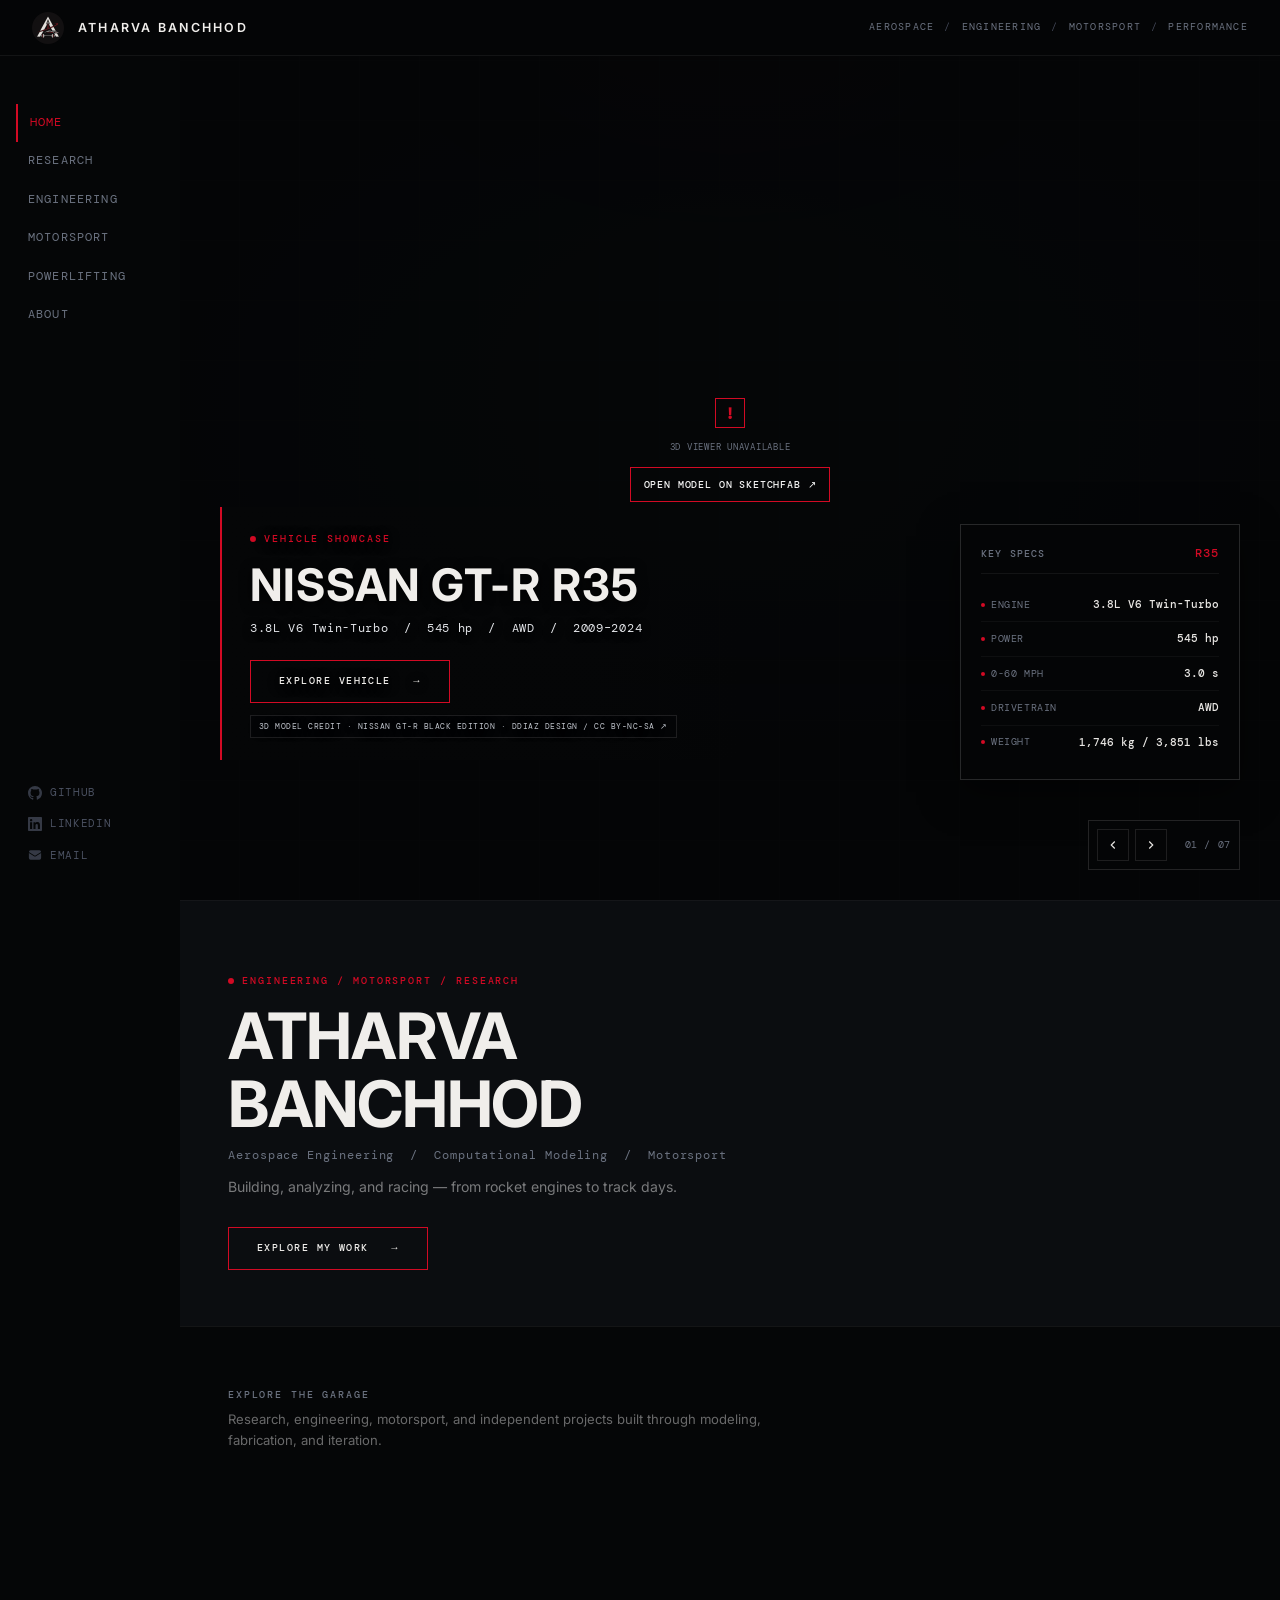
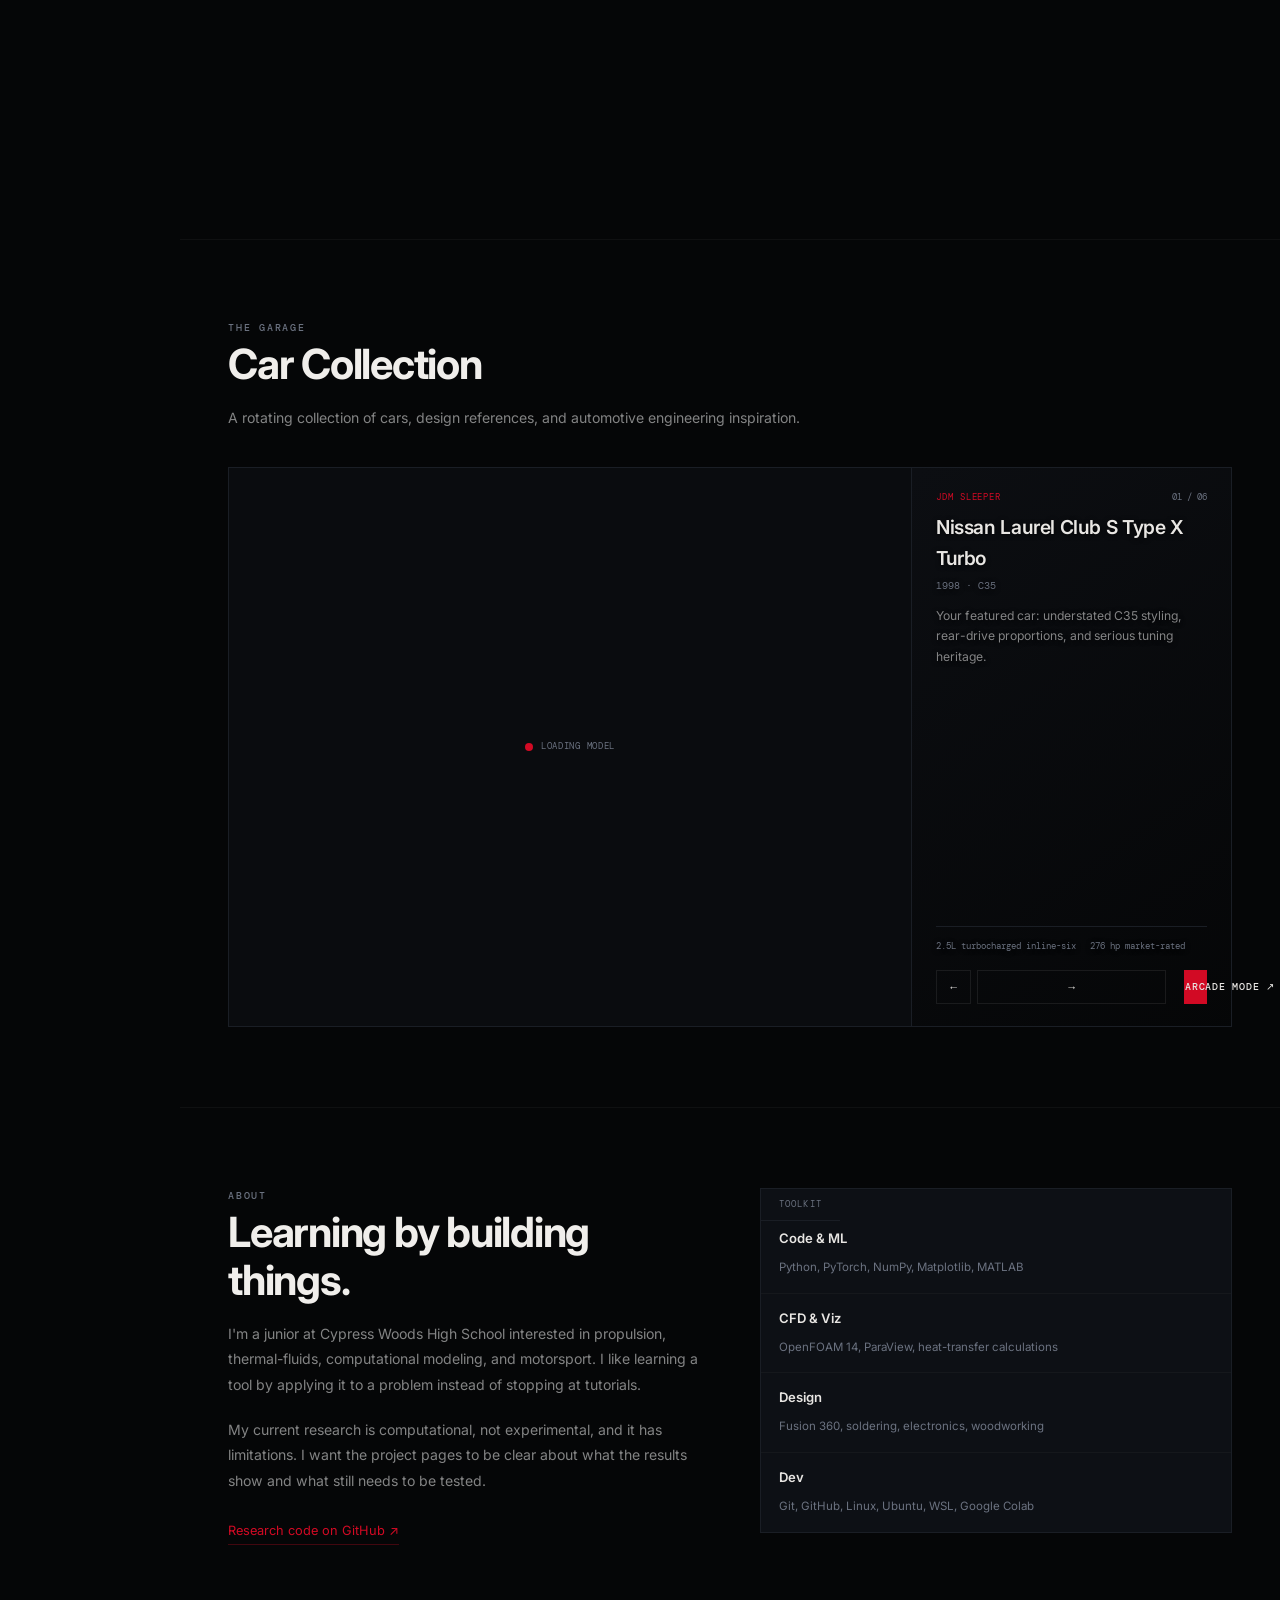
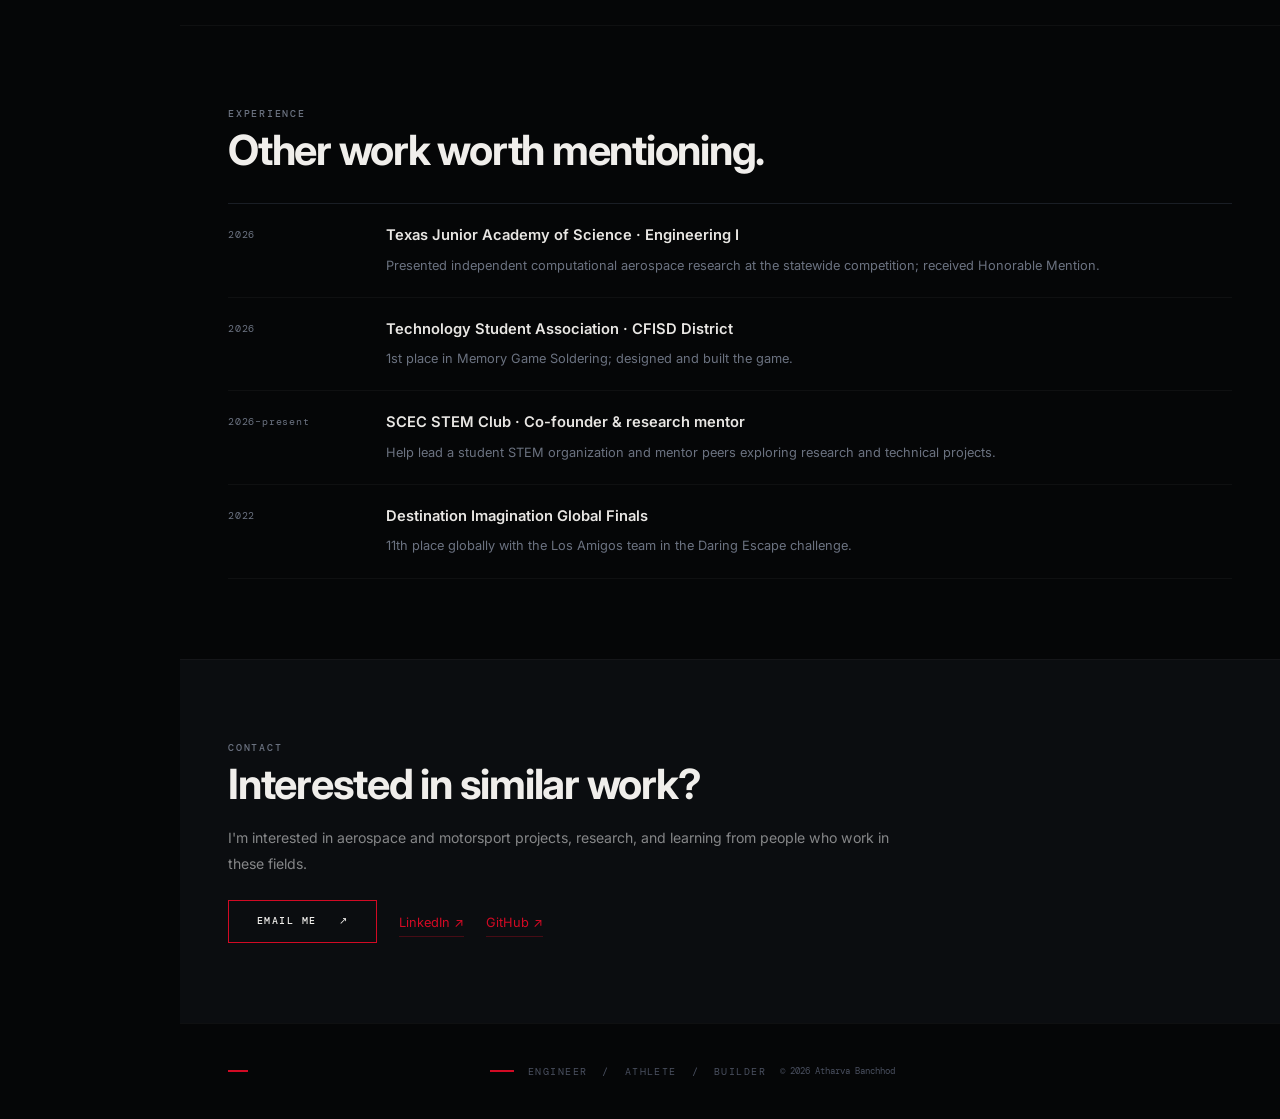
==== commit ac1225fe: "Standardize car specs and collection weights" ====
--- a/index.html
+++ b/index.html
@@ -92,7 +92,7 @@
       <div class="hero-text">
         <p class="eyebrow"><span class="red-dot"></span> VEHICLE SHOWCASE</p>
         <h1 id="heroCarName">NISSAN GT-R R35</h1>
-        <p class="hero-specs" id="heroCarSpecs">3.8L V6 Twin-Turbo &nbsp;/&nbsp; 545 HP &nbsp;/&nbsp; AWD &nbsp;/&nbsp; 2009–2024</p>
+        <p class="hero-specs" id="heroCarSpecs">3.8L V6 Twin-Turbo &nbsp;/&nbsp; 545 hp &nbsp;/&nbsp; AWD &nbsp;/&nbsp; 2009–2024</p>
         <a class="cta-btn" id="heroExploreBtn" href="#projects">EXPLORE VEHICLE &nbsp; →</a>
         <a class="vehicle-credit" id="vehicleCredit" href="https://sketchfab.com/models/60666625029a461b93d202fe9512a389" target="_blank" rel="noreferrer">3D MODEL CREDIT · DDIAZ DESIGN / CC BY-NC-SA ↗</a>
       </div>
@@ -193,7 +193,7 @@
             <p class="collection-desc" id="collDesc">Your featured car: understated C35 styling, rear-drive proportions, and serious tuning heritage.</p>
             <div class="collection-specs">
               <span id="collEngine">2.5L turbocharged inline-six</span>
-              <span id="collPower">280 PS market-rated</span>
+              <span id="collPower">276 hp market-rated</span>
             </div>
             <div class="collection-controls">
               <button type="button" id="collPrev" aria-label="Previous car" class="coll-btn">←</button>
@@ -290,56 +290,56 @@
   const vehicles = [
     {
       name:'Nissan GT-R R35', year:'2009–2024 · R35', category:'GT PERFORMANCE',
-      engine:'3.8L V6 Twin-Turbo', power:'545 hp (stock)', accel:'2.9 s', drive:'AWD', weight:'3,847 lbs',
-      specs:'3.8L V6 Twin-Turbo \u00a0/\u00a0 545 HP \u00a0/\u00a0 AWD \u00a0/\u00a0 2009\u20132024', badge:'R35',
+      engine:'3.8L V6 Twin-Turbo', power:'545 hp', accel:'3.0 s', drive:'AWD', weight:'1,746 kg / 3,851 lbs',
+      specs:'3.8L V6 Twin-Turbo \u00a0/\u00a0 545 hp \u00a0/\u00a0 AWD \u00a0/\u00a0 2009\u20132024', badge:'R35',
       description:'The ultimate Japanese performance machine — engineered for speed, precision, and dominance.',
       modelId:'60666625029a461b93d202fe9512a389',
       credit:'NISSAN GT-R BLACK EDITION · DDIAZ DESIGN / CC BY-NC-SA'
     },
     {
       name:'Nissan Laurel Club S', year:'1998 · C35', category:'JDM SLEEPER',
-      engine:'2.5L turbo I6', power:'280 PS', accel:'—', drive:'RWD', weight:'~1,430 kg',
-      specs:'2.5L Turbo I6 \u00a0/\u00a0 280 PS \u00a0/\u00a0 RWD \u00a0/\u00a0 1998', badge:'C35',
+      engine:'2.5L turbo I6', power:'276 hp', accel:'N/A', drive:'RWD', weight:'1,430 kg / 3,153 lbs',
+      specs:'2.5L Turbo I6 \u00a0/\u00a0 276 hp \u00a0/\u00a0 RWD \u00a0/\u00a0 1998', badge:'C35',
       description:'Understated C35 styling, rear-drive proportions, and serious tuning heritage.',
       modelId:'3972456be83c45deaa9fe072505e1bca',
       credit:'NISSAN LAUREL C35 · SKETCHFAB MODEL / CC BY'
     },
     {
       name:'Mazda RX-7 Spirit R', year:'2002 · FD3S', category:'ROTARY ENGINEERING',
-      engine:'1.3L twin-rotor twin-turbo', power:'280 PS', accel:'~5.0 s', drive:'RWD', weight:'~1,270 kg',
-      specs:'1.3L Twin-Rotor \u00a0/\u00a0 280 PS \u00a0/\u00a0 RWD \u00a0/\u00a0 2002', badge:'FD3S',
+      engine:'1.3L twin-rotor twin-turbo', power:'276 hp', accel:'N/A', drive:'RWD', weight:'1,270 kg / 2,800 lbs',
+      specs:'1.3L Twin-Rotor \u00a0/\u00a0 276 hp \u00a0/\u00a0 RWD \u00a0/\u00a0 2002', badge:'FD3S',
       description:'A compact rotary sports car with flowing bodywork and a famously balanced chassis.',
       modelId:'e9c3394294104838bfc89b226f93a52a',
       credit:'MAZDA RX-7 SPIRIT R · SKETCHFAB MODEL / CC BY'
     },
     {
       name:'Nissan Stagea 260RS', year:'2000 · WGNC34', category:'SLEEPER WAGON',
-      engine:'2.6L twin-turbo I6', power:'280 PS', accel:'—', drive:'AWD', weight:'~1,680 kg',
-      specs:'2.6L Twin-Turbo I6 \u00a0/\u00a0 280 PS \u00a0/\u00a0 AWD \u00a0/\u00a0 2000', badge:'WGNC34',
+      engine:'2.6L twin-turbo I6', power:'276 hp', accel:'N/A', drive:'AWD', weight:'1,680 kg / 3,704 lbs',
+      specs:'2.6L Twin-Turbo I6 \u00a0/\u00a0 276 hp \u00a0/\u00a0 AWD \u00a0/\u00a0 2000', badge:'WGNC34',
       description:'A performance wagon with Skyline GT-R hardware and everyday practicality.',
       modelId:'a347d59886de434bb7eaaf85ac1e6a2b',
       credit:'NISSAN STAGEA 260RS · SKETCHFAB MODEL / CC BY'
     },
     {
       name:'Toyota Altezza RS200', year:'1998 · SXE10', category:'SPORT SEDAN',
-      engine:'2.0L NA 3S-GE', power:'210 PS', accel:'~7.0 s', drive:'RWD', weight:'~1,280 kg',
-      specs:'2.0L NA I4 \u00a0/\u00a0 210 PS \u00a0/\u00a0 RWD \u00a0/\u00a0 1998', badge:'SXE10',
+      engine:'2.0L NA 3S-GE', power:'207 hp', accel:'N/A', drive:'RWD', weight:'1,280 kg / 2,822 lbs',
+      specs:'2.0L NA I4 \u00a0/\u00a0 207 hp \u00a0/\u00a0 RWD \u00a0/\u00a0 1998', badge:'SXE10',
       description:'A compact rear-wheel-drive sedan with a high-revving four-cylinder.',
       modelId:'4e78dd65a720492c8797cde72d2a6226',
       credit:'TOYOTA ALTEZZA SXE10 · SKETCHFAB MODEL / CC BY'
     },
     {
       name:'McLaren Senna', year:'2018 · Ultimate', category:'AERO EXTREME',
-      engine:'4.0L twin-turbo V8', power:'800 PS', accel:'2.8 s', drive:'RWD', weight:'~1,198 kg',
-      specs:'4.0L Twin-Turbo V8 \u00a0/\u00a0 800 PS \u00a0/\u00a0 RWD \u00a0/\u00a0 2018', badge:'UTD',
+      engine:'4.0L twin-turbo V8', power:'789 hp', accel:'2.8 s (0–62 mph)', drive:'RWD', weight:'1,198 kg / 2,641 lbs (dry)',
+      specs:'4.0L Twin-Turbo V8 \u00a0/\u00a0 789 hp \u00a0/\u00a0 RWD \u00a0/\u00a0 2018', badge:'UTD',
       description:'Track-focused hypercar built around extreme aerodynamic performance.',
       modelId:'ea3e43a6eb004853a87fe9c58422eb96',
       credit:'MCLAREN SENNA · SKETCHFAB MODEL / CC BY'
     },
     {
       name:'Peel P50', year:'1962 · Microcar', category:'MINIMALIST',
-      engine:'49 cc single-cyl', power:'4.2 bhp', accel:'—', drive:'RWD', weight:'~59 kg',
-      specs:'49 cc Single \u00a0/\u00a0 4.2 bhp \u00a0/\u00a0 RWD \u00a0/\u00a0 1962', badge:'P50',
+      engine:'49 cc single-cyl', power:'4.2 hp', accel:'N/A', drive:'RWD', weight:'59 kg / 130 lbs',
+      specs:'49 cc Single \u00a0/\u00a0 4.2 hp \u00a0/\u00a0 RWD \u00a0/\u00a0 1962', badge:'P50',
       description:'The famously tiny single-seat microcar — a brilliant study in packaging.',
       modelId:'3a9903a308f743aa92b63b8767835d78',
       credit:'PEEL P50 · SKETCHFAB MODEL / CC BY'
@@ -348,12 +348,12 @@
 
   /* ── Collection cars (for Apex Run section, excludes GT-R hero) ── */
   const collectionCars = [
-    {name:'Nissan Laurel Club S Type X Turbo',year:'1998 · C35',category:'JDM SLEEPER',engine:'2.5L turbocharged inline-six',power:'280 PS market-rated',description:'Your featured car: understated C35 styling, rear-drive proportions, and serious tuning heritage.',modelId:'3972456be83c45deaa9fe072505e1bca',credit:'NISSAN LAUREL C35 · SKETCHFAB MODEL / CC BY',source:'https://sketchfab.com/3d-models/nissan-laurel-club-s-c35-3972456be83c45deaa9fe072505e1bca'},
-    {name:'Mazda RX-7 Spirit R',year:'2002 · FD3S',category:'ROTARY ENGINEERING',engine:'1.3L twin-rotor twin-turbo',power:'280 PS Japan-spec',description:'A compact rotary sports car with flowing bodywork and a famously balanced chassis.',modelId:'e9c3394294104838bfc89b226f93a52a',credit:'MAZDA RX-7 SPIRIT R · SKETCHFAB MODEL / CC BY',source:'https://sketchfab.com/3d-models/mazda-rx-7-spirit-r-fd3s-e9c3394294104838bfc89b226f93a52a'},
-    {name:'Nissan Stagea 260RS Autech',year:'2000 · WGNC34',category:'SLEEPER WAGON',engine:'2.6L twin-turbo inline-six',power:'280 PS market-rated',description:'A performance wagon with Skyline GT-R hardware and the everyday practicality of a Stagea.',modelId:'a347d59886de434bb7eaaf85ac1e6a2b',credit:'NISSAN STAGEA 260RS AUTECH · SKETCHFAB MODEL / CC BY',source:'https://sketchfab.com/3d-models/2000-nissan-stagea-autechversion-260rs-a347d59886de434bb7eaaf85ac1e6a2b'},
-    {name:'Toyota Altezza SXE10',year:'1998 · RS200',category:'JAPANESE SPORT SEDAN',engine:'2.0L naturally aspirated 3S-GE',power:'210 PS (RS200)',description:'A compact rear-wheel-drive sedan with a high-revving four-cylinder and clean proportions.',modelId:'4e78dd65a720492c8797cde72d2a6226',credit:'TOYOTA ALTEZZA SXE10 · SKETCHFAB MODEL / CC BY',source:'https://sketchfab.com/3d-models/toyota-altezza-sxe10-4e78dd65a720492c8797cde72d2a6226'},
-    {name:'McLaren Senna',year:'2018 · Ultimate Series',category:'AERODYNAMIC EXTREME',engine:'4.0L twin-turbo V8',power:'800 PS · 789 bhp',description:'A track-focused hypercar built around extreme aerodynamic performance, active aero, and a carbon-fibre chassis.',modelId:'ea3e43a6eb004853a87fe9c58422eb96',credit:'MCLAREN SENNA · SKETCHFAB MODEL / CC BY',source:'https://sketchfab.com/3d-models/mclaren-senna-free-ea3e43a6eb004853a87fe9c58422eb96'},
-    {name:'Peel P50',year:'1962 · Microcar',category:'MINIMALIST ENGINEERING',engine:'49 cc single-cylinder',power:'4.2 bhp',description:'A famously tiny single-seat microcar: the complete opposite of the Senna, and a brilliant study in packaging.',modelId:'3a9903a308f743aa92b63b8767835d78',credit:'PEEL P50 · SKETCHFAB MODEL / CC BY',source:'https://sketchfab.com/3d-models/peel-p50-3a9903a308f743aa92b63b8767835d78'}
+    {name:'Nissan Laurel Club S Type X Turbo',year:'1998 · C35',category:'JDM SLEEPER',engine:'2.5L turbocharged inline-six',power:'276 hp market-rated',weight:'1,430 kg / 3,153 lbs',description:'Your featured car: understated C35 styling, rear-drive proportions, and serious tuning heritage.',modelId:'3972456be83c45deaa9fe072505e1bca',credit:'NISSAN LAUREL C35 · SKETCHFAB MODEL / CC BY',source:'https://sketchfab.com/3d-models/nissan-laurel-club-s-c35-3972456be83c45deaa9fe072505e1bca'},
+    {name:'Mazda RX-7 Spirit R',year:'2002 · FD3S',category:'ROTARY ENGINEERING',engine:'1.3L twin-rotor twin-turbo',power:'276 hp Japan-spec',description:'A compact rotary sports car with flowing bodywork and a famously balanced chassis.',modelId:'e9c3394294104838bfc89b226f93a52a',credit:'MAZDA RX-7 SPIRIT R · SKETCHFAB MODEL / CC BY',source:'https://sketchfab.com/3d-models/mazda-rx-7-spirit-r-fd3s-e9c3394294104838bfc89b226f93a52a'},
+    {name:'Nissan Stagea 260RS Autech',year:'2000 · WGNC34',category:'SLEEPER WAGON',engine:'2.6L twin-turbo inline-six',power:'276 hp market-rated',weight:'1,680 kg / 3,704 lbs',description:'A performance wagon with Skyline GT-R hardware and the everyday practicality of a Stagea.',modelId:'a347d59886de434bb7eaaf85ac1e6a2b',credit:'NISSAN STAGEA 260RS AUTECH · SKETCHFAB MODEL / CC BY',source:'https://sketchfab.com/3d-models/2000-nissan-stagea-autechversion-260rs-a347d59886de434bb7eaaf85ac1e6a2b'},
+    {name:'Toyota Altezza SXE10',year:'1998 · RS200',category:'JAPANESE SPORT SEDAN',engine:'2.0L naturally aspirated 3S-GE',power:'207 hp (RS200)',weight:'1,280 kg / 2,822 lbs',description:'A compact rear-wheel-drive sedan with a high-revving four-cylinder and clean proportions.',modelId:'4e78dd65a720492c8797cde72d2a6226',credit:'TOYOTA ALTEZZA SXE10 · SKETCHFAB MODEL / CC BY',source:'https://sketchfab.com/3d-models/toyota-altezza-sxe10-4e78dd65a720492c8797cde72d2a6226'},
+    {name:'McLaren Senna',year:'2018 · Ultimate Series',category:'AERODYNAMIC EXTREME',engine:'4.0L twin-turbo V8',power:'789 hp · 789 bhp',description:'A track-focused hypercar built around extreme aerodynamic performance, active aero, and a carbon-fibre chassis.',modelId:'ea3e43a6eb004853a87fe9c58422eb96',credit:'MCLAREN SENNA · SKETCHFAB MODEL / CC BY',source:'https://sketchfab.com/3d-models/mclaren-senna-free-ea3e43a6eb004853a87fe9c58422eb96'},
+    {name:'Peel P50',year:'1962 · Microcar',category:'MINIMALIST ENGINEERING',engine:'49 cc single-cylinder',power:'4.2 hp',description:'A famously tiny single-seat microcar: the complete opposite of the Senna, and a brilliant study in packaging.',modelId:'3a9903a308f743aa92b63b8767835d78',credit:'PEEL P50 · SKETCHFAB MODEL / CC BY',source:'https://sketchfab.com/3d-models/peel-p50-3a9903a308f743aa92b63b8767835d78'}
   ];
 
   /* ── Hero Vehicle System ── */
@@ -472,6 +472,7 @@
     document.getElementById('collDesc').textContent = c.description;
     document.getElementById('collEngine').textContent = c.engine;
     document.getElementById('collPower').textContent = c.power;
+    document.getElementById('collWeight').textContent = c.weight;
     if (cFrame) {
       cLoading.style.display = 'flex';
       cFrame.src = 'https://sketchfab.com/models/' + c.modelId +
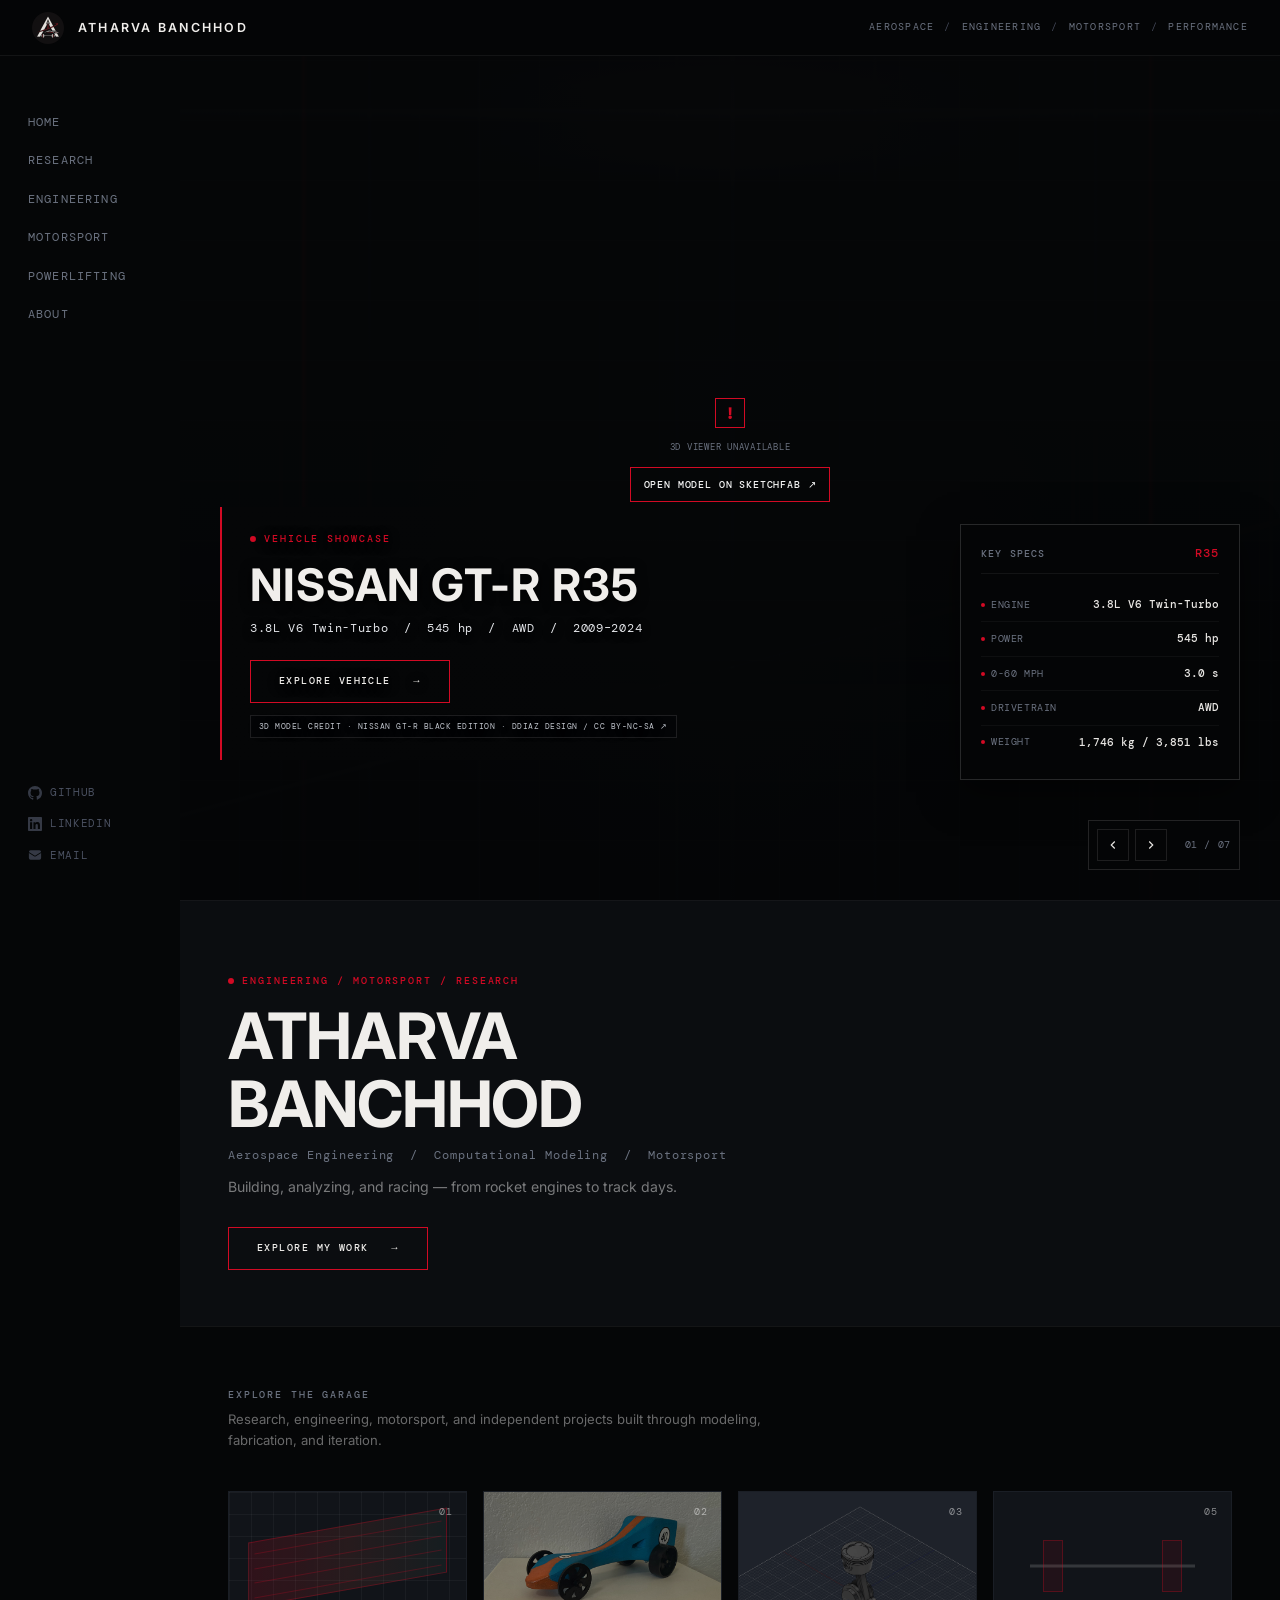
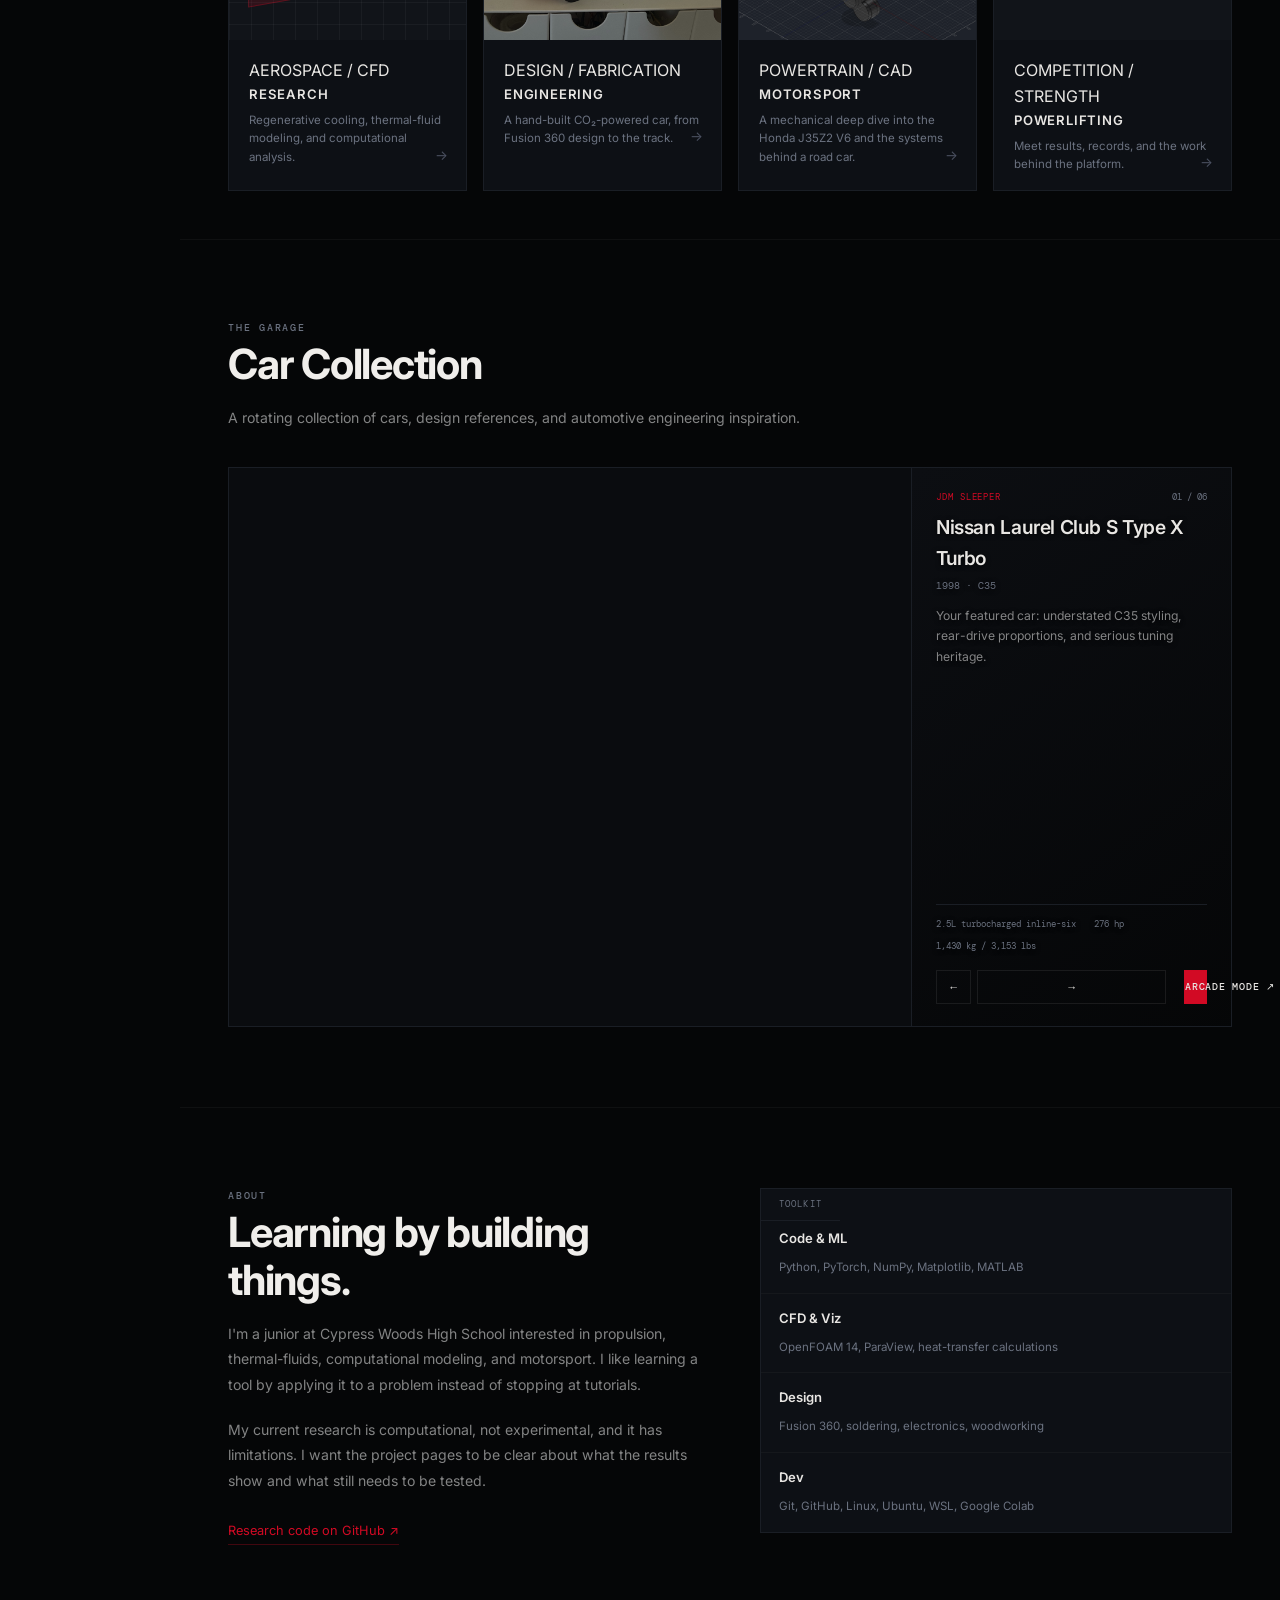
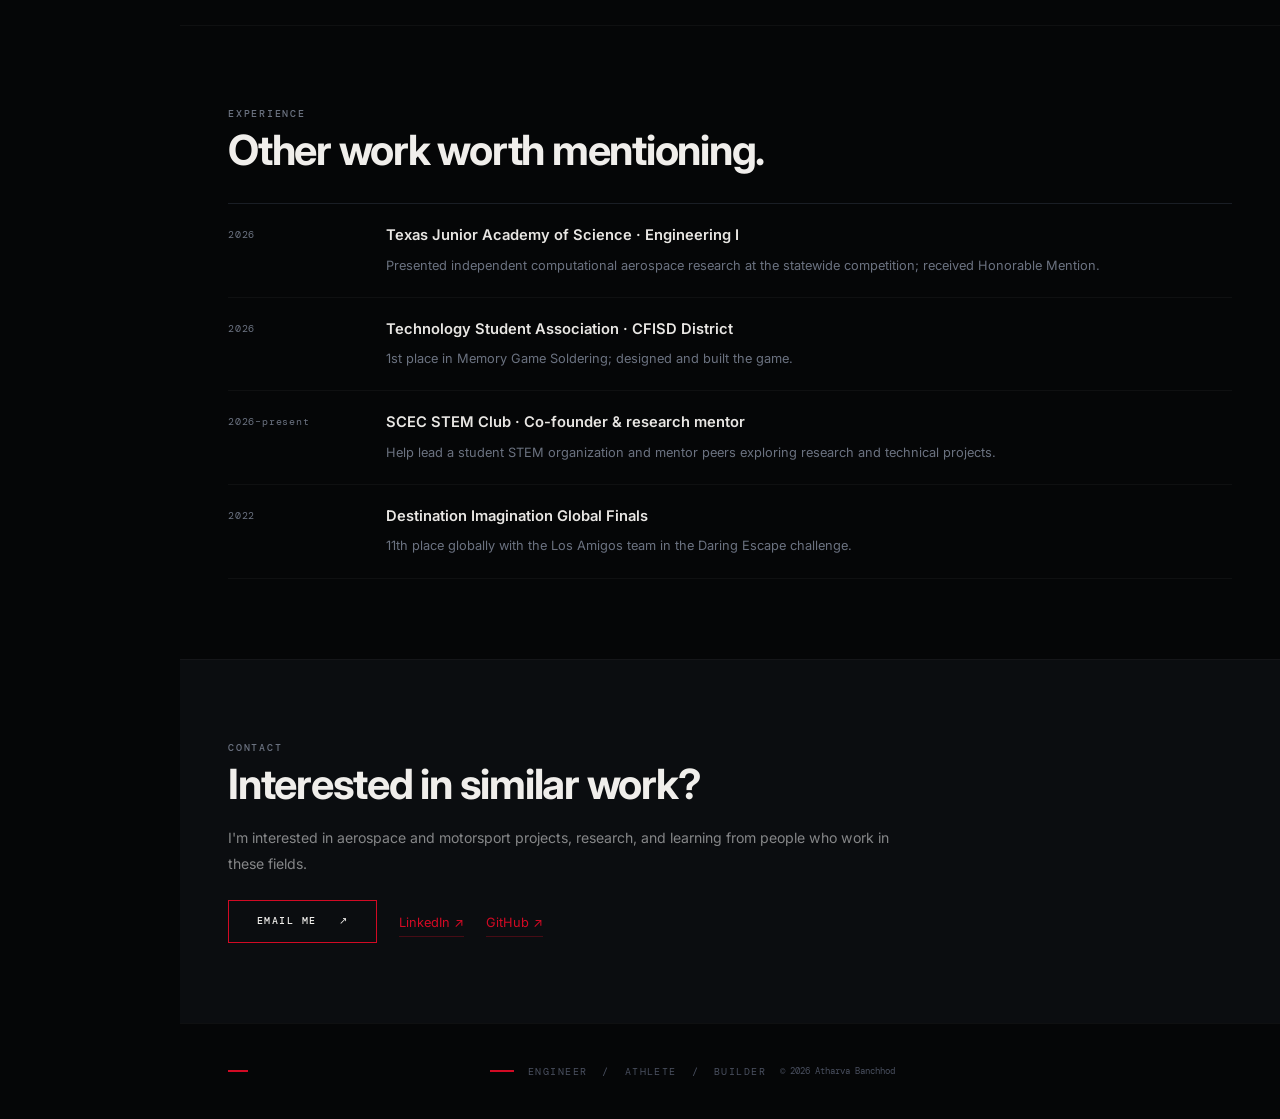
==== commit 6d731334: "Finish consistent collection car specs" ====
--- a/index.html
+++ b/index.html
@@ -193,7 +193,8 @@
             <p class="collection-desc" id="collDesc">Your featured car: understated C35 styling, rear-drive proportions, and serious tuning heritage.</p>
             <div class="collection-specs">
               <span id="collEngine">2.5L turbocharged inline-six</span>
-              <span id="collPower">276 hp market-rated</span>
+              <span id="collPower">276 hp</span>
+              <span id="collWeight">1,430 kg / 3,153 lbs</span>
             </div>
             <div class="collection-controls">
               <button type="button" id="collPrev" aria-label="Previous car" class="coll-btn">←</button>
@@ -338,7 +339,7 @@
     },
     {
       name:'Peel P50', year:'1962 · Microcar', category:'MINIMALIST',
-      engine:'49 cc single-cyl', power:'4.2 hp', accel:'N/A', drive:'RWD', weight:'59 kg / 130 lbs',
+      engine:'49 cc single-cylinder', power:'4.2 hp', accel:'N/A', drive:'RWD', weight:'59 kg / 130 lbs',
       specs:'49 cc Single \u00a0/\u00a0 4.2 hp \u00a0/\u00a0 RWD \u00a0/\u00a0 1962', badge:'P50',
       description:'The famously tiny single-seat microcar — a brilliant study in packaging.',
       modelId:'3a9903a308f743aa92b63b8767835d78',
@@ -348,12 +349,12 @@
 
   /* ── Collection cars (for Apex Run section, excludes GT-R hero) ── */
   const collectionCars = [
-    {name:'Nissan Laurel Club S Type X Turbo',year:'1998 · C35',category:'JDM SLEEPER',engine:'2.5L turbocharged inline-six',power:'276 hp market-rated',weight:'1,430 kg / 3,153 lbs',description:'Your featured car: understated C35 styling, rear-drive proportions, and serious tuning heritage.',modelId:'3972456be83c45deaa9fe072505e1bca',credit:'NISSAN LAUREL C35 · SKETCHFAB MODEL / CC BY',source:'https://sketchfab.com/3d-models/nissan-laurel-club-s-c35-3972456be83c45deaa9fe072505e1bca'},
-    {name:'Mazda RX-7 Spirit R',year:'2002 · FD3S',category:'ROTARY ENGINEERING',engine:'1.3L twin-rotor twin-turbo',power:'276 hp Japan-spec',description:'A compact rotary sports car with flowing bodywork and a famously balanced chassis.',modelId:'e9c3394294104838bfc89b226f93a52a',credit:'MAZDA RX-7 SPIRIT R · SKETCHFAB MODEL / CC BY',source:'https://sketchfab.com/3d-models/mazda-rx-7-spirit-r-fd3s-e9c3394294104838bfc89b226f93a52a'},
+    {name:'Nissan Laurel Club S Type X Turbo',year:'1998 · C35',category:'JDM SLEEPER',engine:'2.5L turbocharged inline-six',power:'276 hp',weight:'1,430 kg / 3,153 lbs',description:'Your featured car: understated C35 styling, rear-drive proportions, and serious tuning heritage.',modelId:'3972456be83c45deaa9fe072505e1bca',credit:'NISSAN LAUREL C35 · SKETCHFAB MODEL / CC BY',source:'https://sketchfab.com/3d-models/nissan-laurel-club-s-c35-3972456be83c45deaa9fe072505e1bca'},
+    {name:'Mazda RX-7 Spirit R',year:'2002 · FD3S',category:'ROTARY ENGINEERING',engine:'1.3L twin-rotor twin-turbo',power:'276 hp',weight:'1,270 kg / 2,800 lbs',description:'A compact rotary sports car with flowing bodywork and a famously balanced chassis.',modelId:'e9c3394294104838bfc89b226f93a52a',credit:'MAZDA RX-7 SPIRIT R · SKETCHFAB MODEL / CC BY',source:'https://sketchfab.com/3d-models/mazda-rx-7-spirit-r-fd3s-e9c3394294104838bfc89b226f93a52a'},
     {name:'Nissan Stagea 260RS Autech',year:'2000 · WGNC34',category:'SLEEPER WAGON',engine:'2.6L twin-turbo inline-six',power:'276 hp market-rated',weight:'1,680 kg / 3,704 lbs',description:'A performance wagon with Skyline GT-R hardware and the everyday practicality of a Stagea.',modelId:'a347d59886de434bb7eaaf85ac1e6a2b',credit:'NISSAN STAGEA 260RS AUTECH · SKETCHFAB MODEL / CC BY',source:'https://sketchfab.com/3d-models/2000-nissan-stagea-autechversion-260rs-a347d59886de434bb7eaaf85ac1e6a2b'},
-    {name:'Toyota Altezza SXE10',year:'1998 · RS200',category:'JAPANESE SPORT SEDAN',engine:'2.0L naturally aspirated 3S-GE',power:'207 hp (RS200)',weight:'1,280 kg / 2,822 lbs',description:'A compact rear-wheel-drive sedan with a high-revving four-cylinder and clean proportions.',modelId:'4e78dd65a720492c8797cde72d2a6226',credit:'TOYOTA ALTEZZA SXE10 · SKETCHFAB MODEL / CC BY',source:'https://sketchfab.com/3d-models/toyota-altezza-sxe10-4e78dd65a720492c8797cde72d2a6226'},
-    {name:'McLaren Senna',year:'2018 · Ultimate Series',category:'AERODYNAMIC EXTREME',engine:'4.0L twin-turbo V8',power:'789 hp · 789 bhp',description:'A track-focused hypercar built around extreme aerodynamic performance, active aero, and a carbon-fibre chassis.',modelId:'ea3e43a6eb004853a87fe9c58422eb96',credit:'MCLAREN SENNA · SKETCHFAB MODEL / CC BY',source:'https://sketchfab.com/3d-models/mclaren-senna-free-ea3e43a6eb004853a87fe9c58422eb96'},
-    {name:'Peel P50',year:'1962 · Microcar',category:'MINIMALIST ENGINEERING',engine:'49 cc single-cylinder',power:'4.2 hp',description:'A famously tiny single-seat microcar: the complete opposite of the Senna, and a brilliant study in packaging.',modelId:'3a9903a308f743aa92b63b8767835d78',credit:'PEEL P50 · SKETCHFAB MODEL / CC BY',source:'https://sketchfab.com/3d-models/peel-p50-3a9903a308f743aa92b63b8767835d78'}
+    {name:'Toyota Altezza SXE10',year:'1998 · RS200',category:'JAPANESE SPORT SEDAN',engine:'2.0L naturally aspirated 3S-GE',power:'207 hp',weight:'1,280 kg / 2,822 lbs',description:'A compact rear-wheel-drive sedan with a high-revving four-cylinder and clean proportions.',modelId:'4e78dd65a720492c8797cde72d2a6226',credit:'TOYOTA ALTEZZA SXE10 · SKETCHFAB MODEL / CC BY',source:'https://sketchfab.com/3d-models/toyota-altezza-sxe10-4e78dd65a720492c8797cde72d2a6226'},
+    {name:'McLaren Senna',year:'2018 · Ultimate Series',category:'AERODYNAMIC EXTREME',engine:'4.0L twin-turbo V8',power:'789 hp',weight:'1,198 kg / 2,641 lbs (dry)',description:'A track-focused hypercar built around extreme aerodynamic performance, active aero, and a carbon-fibre chassis.',modelId:'ea3e43a6eb004853a87fe9c58422eb96',credit:'MCLAREN SENNA · SKETCHFAB MODEL / CC BY',source:'https://sketchfab.com/3d-models/mclaren-senna-free-ea3e43a6eb004853a87fe9c58422eb96'},
+    {name:'Peel P50',year:'1962 · Microcar',category:'MINIMALIST ENGINEERING',engine:'49 cc single-cylinder',power:'4.2 hp',weight:'59 kg / 130 lbs',description:'A famously tiny single-seat microcar: the complete opposite of the Senna, and a brilliant study in packaging.',modelId:'3a9903a308f743aa92b63b8767835d78',credit:'PEEL P50 · SKETCHFAB MODEL / CC BY',source:'https://sketchfab.com/3d-models/peel-p50-3a9903a308f743aa92b63b8767835d78'}
   ];
 
   /* ── Hero Vehicle System ── */
--- a/garage.css
+++ b/garage.css
@@ -558,11 +558,13 @@
 
   background:
 
-    radial-gradient(ellipse 80% 60% at 50% 45%, rgba(15, 18, 24, 0.6) 0%, transparent 70%),
-
-    radial-gradient(ellipse 40% 35% at 50% 50%, rgba(25, 20, 15, 0.12) 0%, transparent 60%),
-
-    #050607;
+    linear-gradient(180deg, rgba(3, 5, 8, 0.08) 0%, rgba(3, 5, 8, 0.2) 45%, rgba(3, 5, 8, 0.78) 100%),
+
+    radial-gradient(ellipse 75% 48% at 50% 42%, rgba(24, 29, 36, 0.72) 0%, transparent 72%),
+
+    repeating-linear-gradient(90deg, transparent 0 13%, rgba(150, 160, 175, 0.055) 13.1% 13.25%, transparent 13.4% 25%),
+
+    linear-gradient(180deg, #14171b 0%, #090b0e 58%, #030405 100%);
 
   z-index: 0;
 
@@ -577,6 +579,8 @@
   inset: 0;
 
   background:
+
+    linear-gradient(180deg, transparent 0 60%, rgba(160, 170, 180, 0.035) 60.2%, transparent 60.5%),
 
     repeating-linear-gradient(
 
@@ -3726,3 +3730,28 @@
 .vehicle-credit{display:inline-block;margin-top:12px;padding:5px 8px;background:rgba(5,6,7,.78);color:#bfc4cc;font: .52rem var(--mono);letter-spacing:.06em;text-decoration:none;border:1px solid rgba(255,255,255,.1);max-width:100%;overflow-wrap:anywhere}
 .vehicle-credit:hover{color:#fff;border-color:var(--accent)}
 @media(max-width:768px){.vehicle-credit{font-size:.47rem;margin-top:8px}}
+
+
+/* Industrial garage atmosphere: ceiling bays, workshop uprights, and reflective floor lines. */
+.garage-hero .hero-bg {
+  background-image:
+    linear-gradient(180deg, rgba(2, 3, 5, .08) 0%, rgba(2, 3, 5, .12) 42%, rgba(2, 3, 5, .72) 100%),
+    repeating-linear-gradient(90deg, transparent 0 17%, rgba(180, 190, 205, .055) 17.1% 17.35%, transparent 17.5% 33%),
+    linear-gradient(180deg, transparent 0 12%, rgba(210, 218, 228, .11) 12.2%, transparent 13.3%),
+    linear-gradient(90deg, transparent 0 11%, rgba(210, 10, 36, .42) 11.2%, transparent 11.6%, transparent 88%, rgba(210, 10, 36, .38) 88.2%, transparent 88.6%),
+    repeating-linear-gradient(0deg, transparent 0 58px, rgba(255,255,255,.025) 59px 60px),
+    radial-gradient(ellipse at 50% 75%, rgba(130, 140, 150, .13), transparent 46%),
+    linear-gradient(180deg, #14171b, #080a0d 62%, #020304);
+}
+.garage-hero .hero-bg::before {
+  background:
+    linear-gradient(165deg, transparent 0 68%, rgba(255,255,255,.06) 68.2%, transparent 68.6%),
+    repeating-linear-gradient(90deg, transparent 0 9%, rgba(255,255,255,.018) 9.1% 9.25%, transparent 9.4% 18%),
+    repeating-linear-gradient(0deg, transparent 0 59px, rgba(255,255,255,.025) 59px 60px);
+}
+.garage-hero .hero-bg::after {
+  top: 7%; left: 18%; width: 64%; height: 12%;
+  background: linear-gradient(90deg, transparent, rgba(225,232,240,.16), transparent);
+  filter: blur(15px); opacity: .55;
+}
+.collection-specs { flex-wrap: wrap; gap: 8px 18px; }
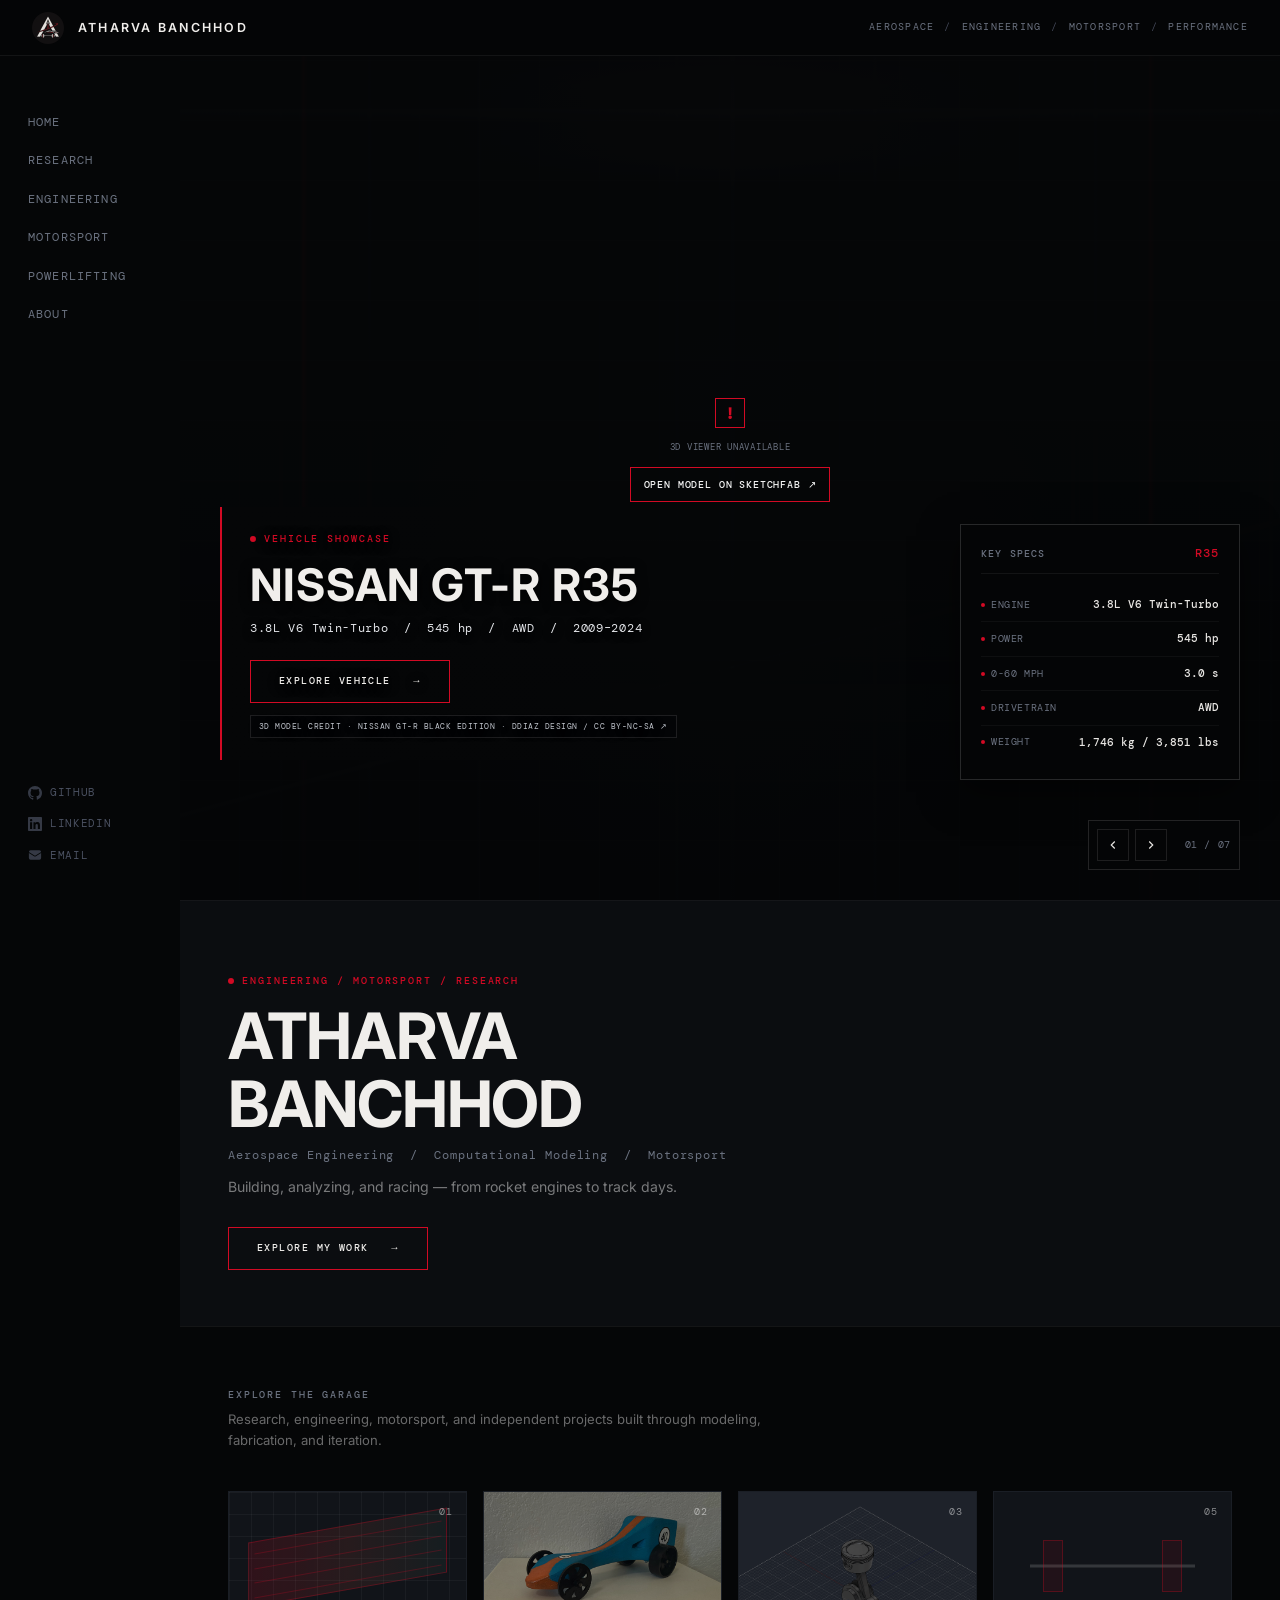
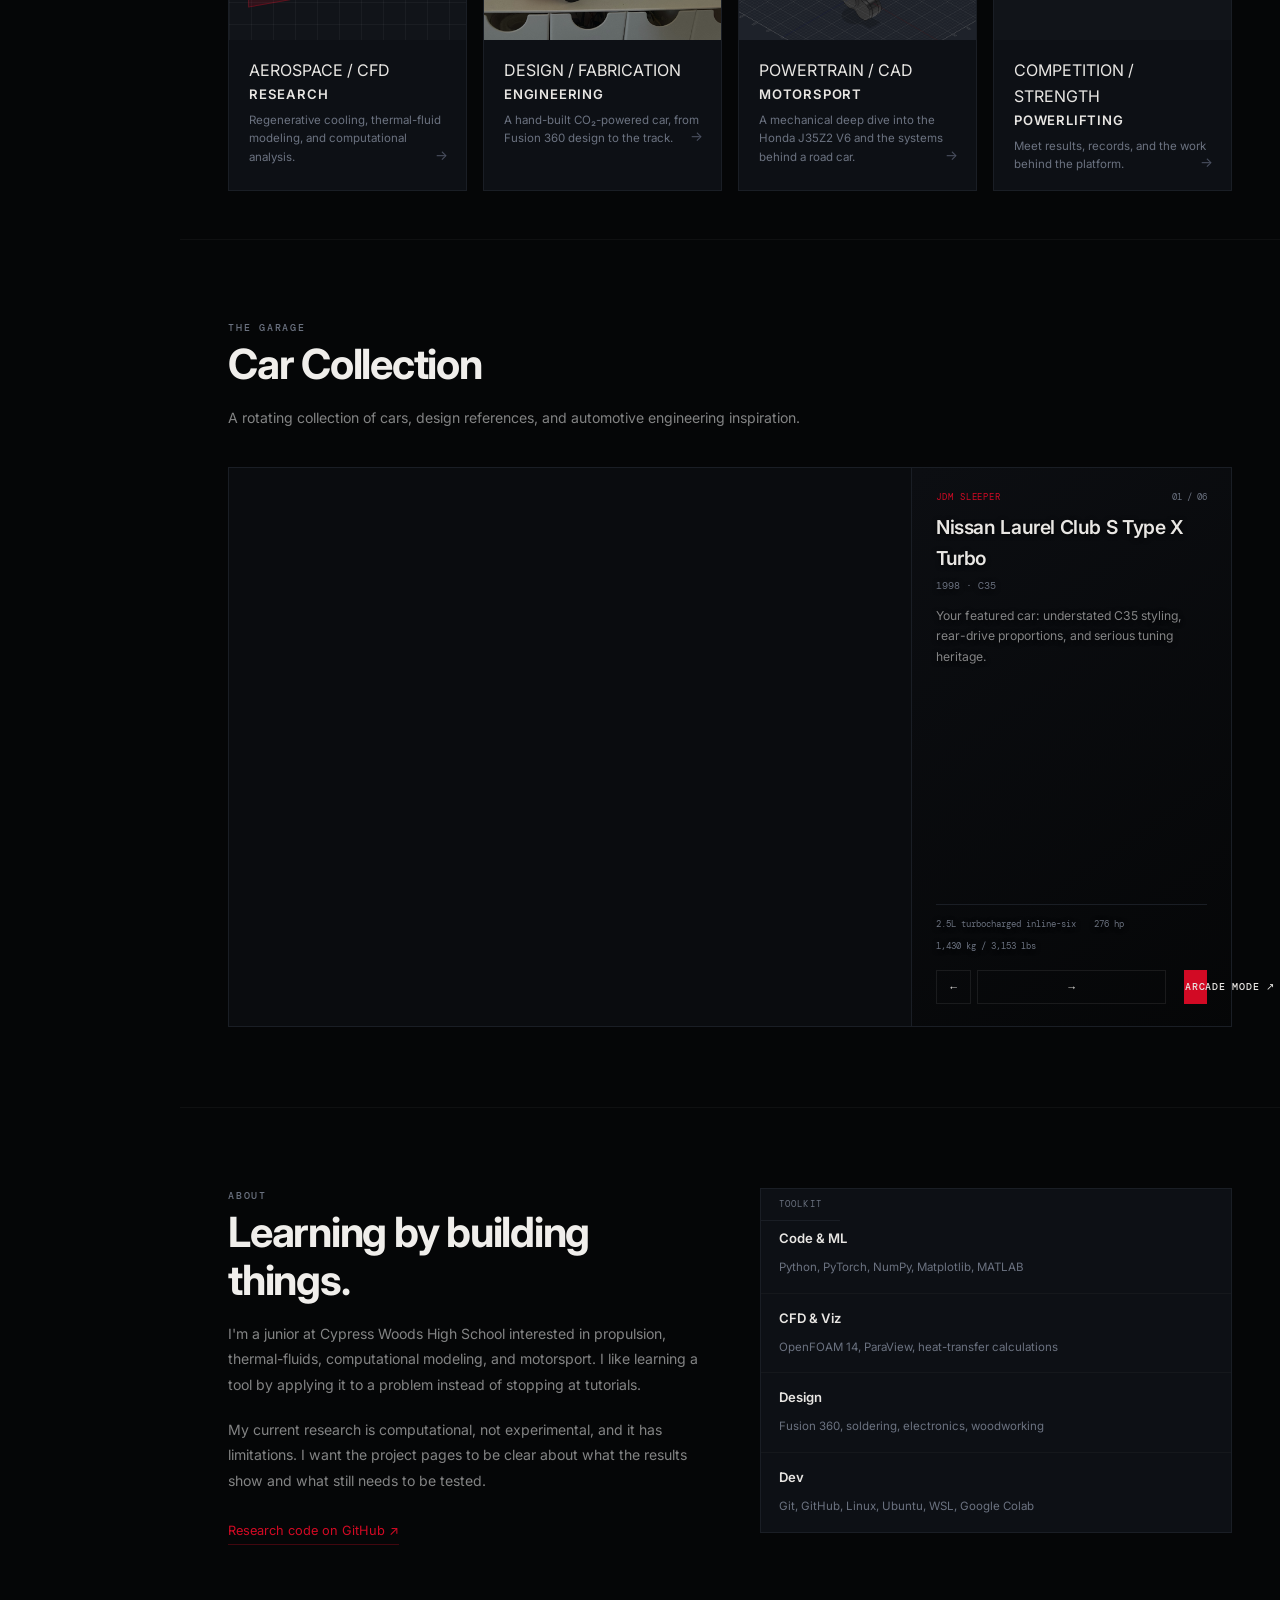
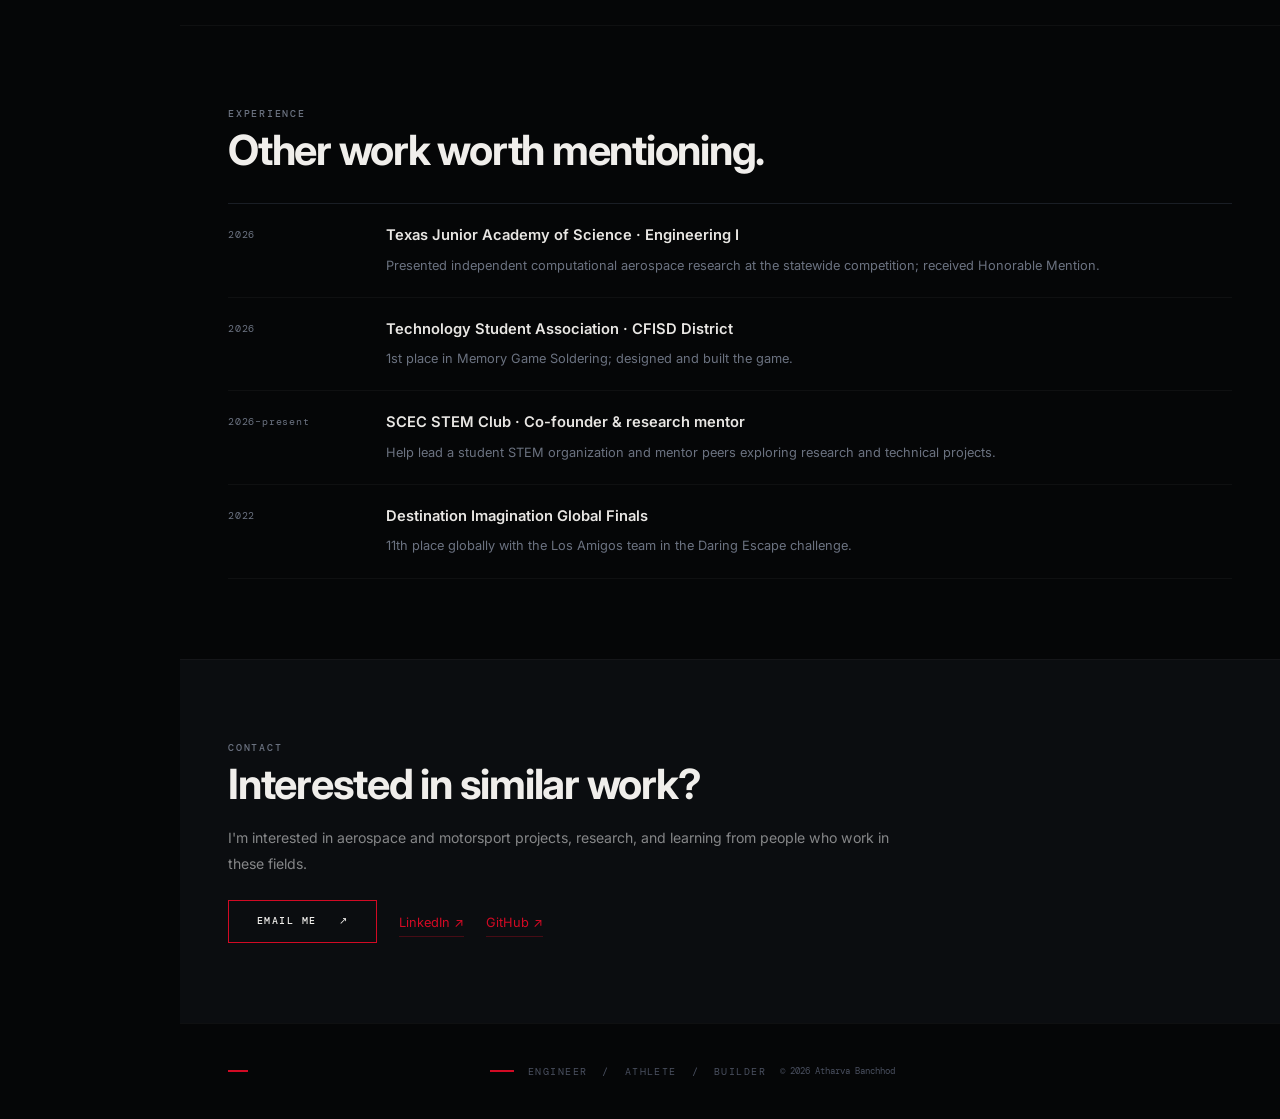
==== commit f75de3ca: "Normalize remaining collection power label" ====
--- a/index.html
+++ b/index.html
@@ -351,7 +351,7 @@
   const collectionCars = [
     {name:'Nissan Laurel Club S Type X Turbo',year:'1998 · C35',category:'JDM SLEEPER',engine:'2.5L turbocharged inline-six',power:'276 hp',weight:'1,430 kg / 3,153 lbs',description:'Your featured car: understated C35 styling, rear-drive proportions, and serious tuning heritage.',modelId:'3972456be83c45deaa9fe072505e1bca',credit:'NISSAN LAUREL C35 · SKETCHFAB MODEL / CC BY',source:'https://sketchfab.com/3d-models/nissan-laurel-club-s-c35-3972456be83c45deaa9fe072505e1bca'},
     {name:'Mazda RX-7 Spirit R',year:'2002 · FD3S',category:'ROTARY ENGINEERING',engine:'1.3L twin-rotor twin-turbo',power:'276 hp',weight:'1,270 kg / 2,800 lbs',description:'A compact rotary sports car with flowing bodywork and a famously balanced chassis.',modelId:'e9c3394294104838bfc89b226f93a52a',credit:'MAZDA RX-7 SPIRIT R · SKETCHFAB MODEL / CC BY',source:'https://sketchfab.com/3d-models/mazda-rx-7-spirit-r-fd3s-e9c3394294104838bfc89b226f93a52a'},
-    {name:'Nissan Stagea 260RS Autech',year:'2000 · WGNC34',category:'SLEEPER WAGON',engine:'2.6L twin-turbo inline-six',power:'276 hp market-rated',weight:'1,680 kg / 3,704 lbs',description:'A performance wagon with Skyline GT-R hardware and the everyday practicality of a Stagea.',modelId:'a347d59886de434bb7eaaf85ac1e6a2b',credit:'NISSAN STAGEA 260RS AUTECH · SKETCHFAB MODEL / CC BY',source:'https://sketchfab.com/3d-models/2000-nissan-stagea-autechversion-260rs-a347d59886de434bb7eaaf85ac1e6a2b'},
+    {name:'Nissan Stagea 260RS Autech',year:'2000 · WGNC34',category:'SLEEPER WAGON',engine:'2.6L twin-turbo inline-six',power:'276 hp',weight:'1,680 kg / 3,704 lbs',description:'A performance wagon with Skyline GT-R hardware and the everyday practicality of a Stagea.',modelId:'a347d59886de434bb7eaaf85ac1e6a2b',credit:'NISSAN STAGEA 260RS AUTECH · SKETCHFAB MODEL / CC BY',source:'https://sketchfab.com/3d-models/2000-nissan-stagea-autechversion-260rs-a347d59886de434bb7eaaf85ac1e6a2b'},
     {name:'Toyota Altezza SXE10',year:'1998 · RS200',category:'JAPANESE SPORT SEDAN',engine:'2.0L naturally aspirated 3S-GE',power:'207 hp',weight:'1,280 kg / 2,822 lbs',description:'A compact rear-wheel-drive sedan with a high-revving four-cylinder and clean proportions.',modelId:'4e78dd65a720492c8797cde72d2a6226',credit:'TOYOTA ALTEZZA SXE10 · SKETCHFAB MODEL / CC BY',source:'https://sketchfab.com/3d-models/toyota-altezza-sxe10-4e78dd65a720492c8797cde72d2a6226'},
     {name:'McLaren Senna',year:'2018 · Ultimate Series',category:'AERODYNAMIC EXTREME',engine:'4.0L twin-turbo V8',power:'789 hp',weight:'1,198 kg / 2,641 lbs (dry)',description:'A track-focused hypercar built around extreme aerodynamic performance, active aero, and a carbon-fibre chassis.',modelId:'ea3e43a6eb004853a87fe9c58422eb96',credit:'MCLAREN SENNA · SKETCHFAB MODEL / CC BY',source:'https://sketchfab.com/3d-models/mclaren-senna-free-ea3e43a6eb004853a87fe9c58422eb96'},
     {name:'Peel P50',year:'1962 · Microcar',category:'MINIMALIST ENGINEERING',engine:'49 cc single-cylinder',power:'4.2 hp',weight:'59 kg / 130 lbs',description:'A famously tiny single-seat microcar: the complete opposite of the Senna, and a brilliant study in packaging.',modelId:'3a9903a308f743aa92b63b8767835d78',credit:'PEEL P50 · SKETCHFAB MODEL / CC BY',source:'https://sketchfab.com/3d-models/peel-p50-3a9903a308f743aa92b63b8767835d78'}
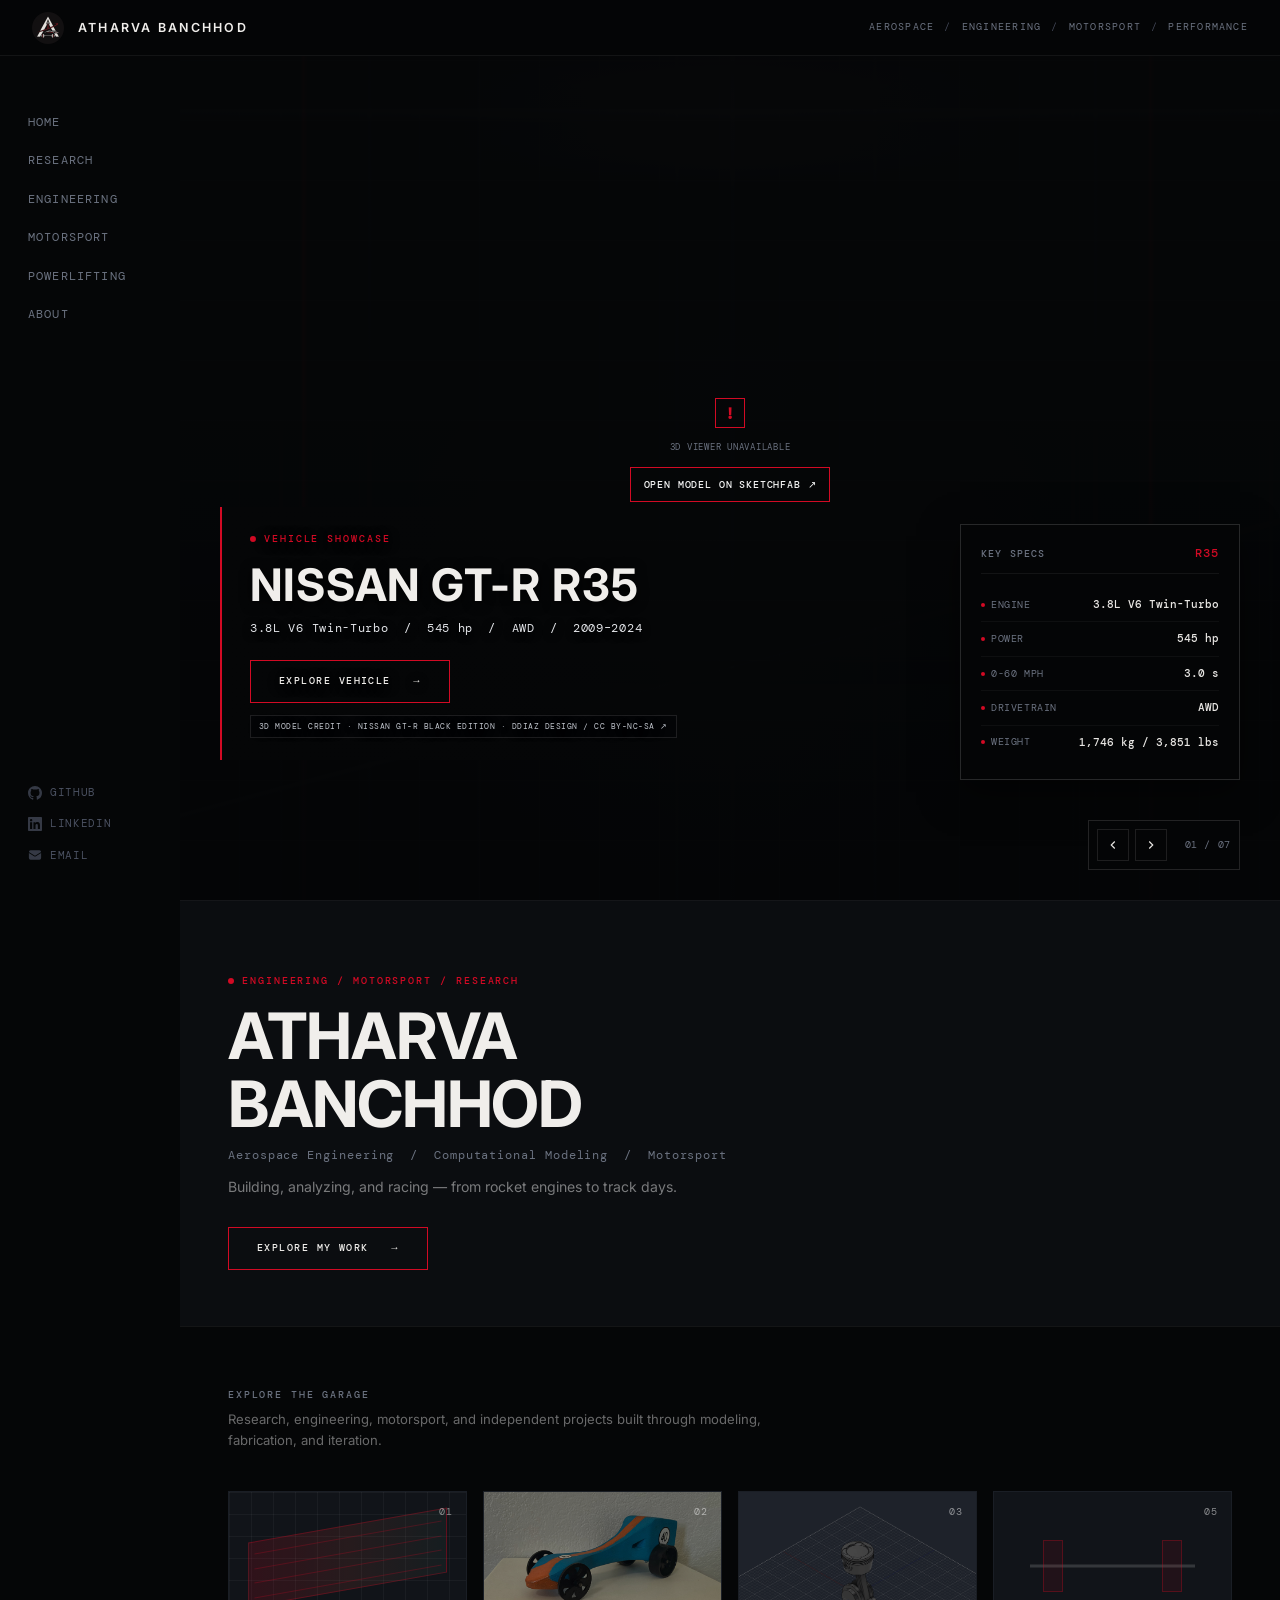
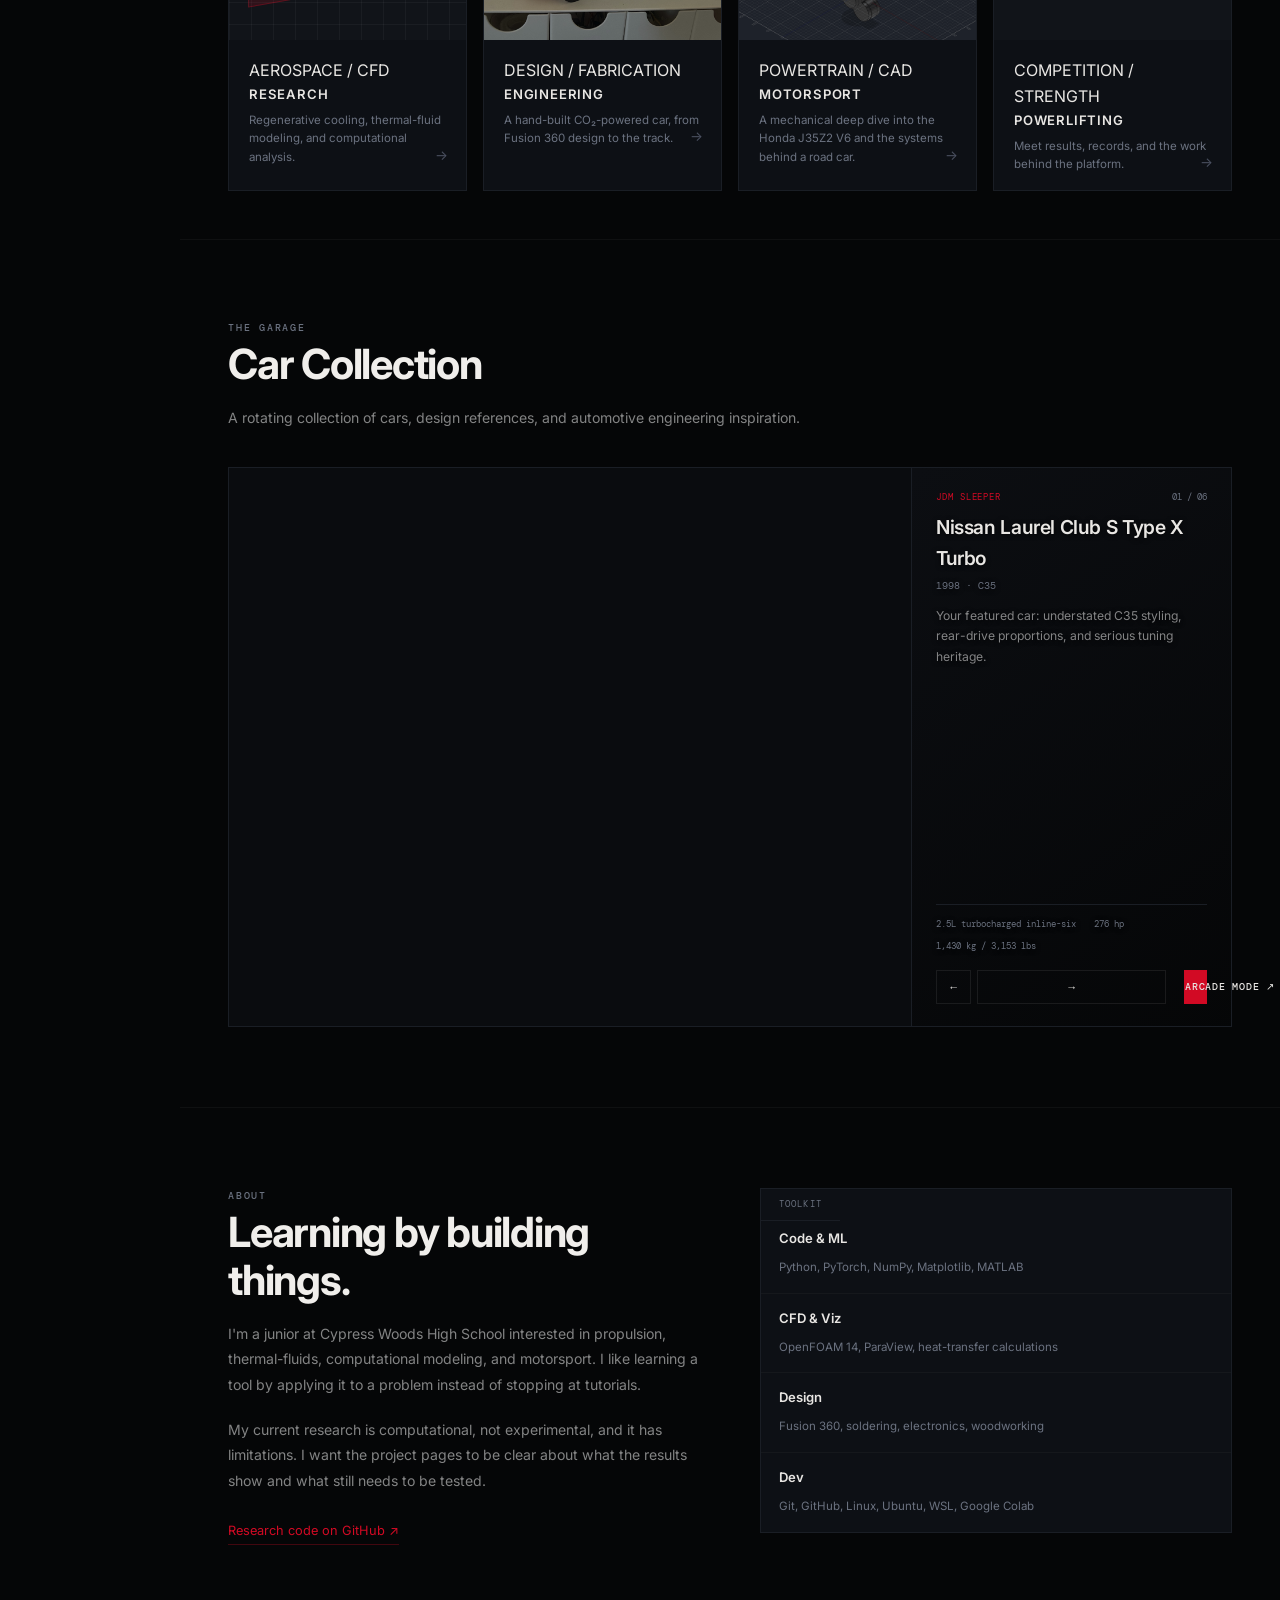
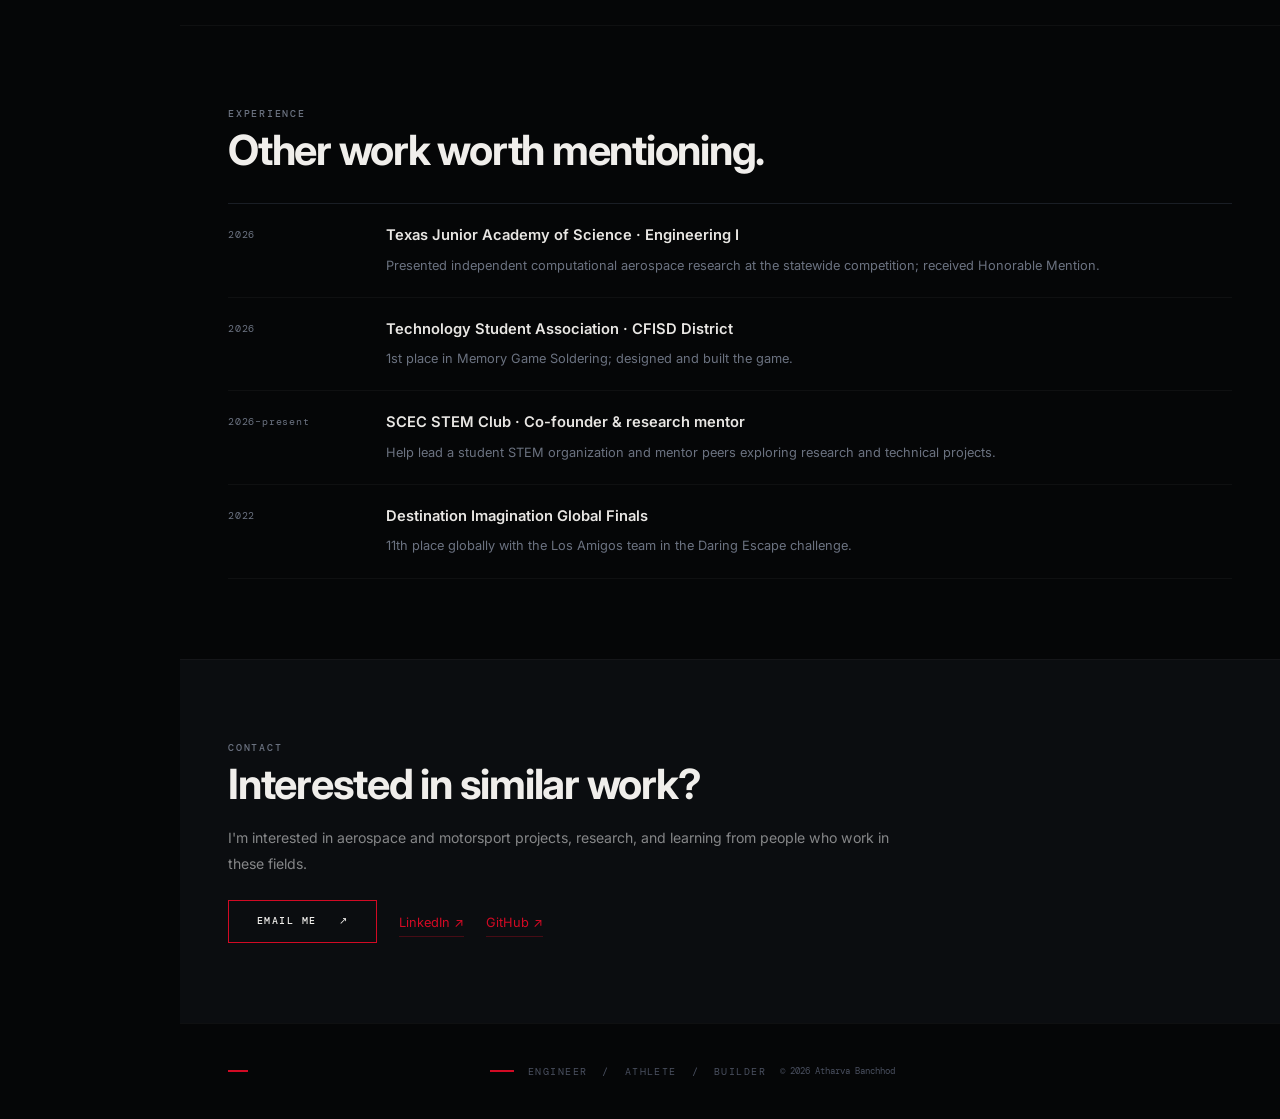
==== commit aae859e1: "Improve GT-R environment lighting" ====
--- a/index.html
+++ b/index.html
@@ -420,7 +420,12 @@
           if (vehicleIndex !== currentVehicle) return;
           api.setBackground({color: [0.025, 0.03, 0.04]}, function() {
             if (vehicleIndex !== currentVehicle) return;
-            if (vehicleIndex === 0) {
+
+            const frameCamera = function() {
+              if (vehicleIndex !== 0) {
+                finishLoading();
+                return;
+              }
               api.getCameraLookAt(function(err, camera) {
                 if (err || !camera || !camera.position || !camera.target) {
                   finishLoading();
@@ -434,6 +439,24 @@
                   if (vehicleIndex === currentVehicle) finishLoading();
                 });
                 window.setTimeout(finishLoading, 1400);
+              });
+            };
+
+            if (vehicleIndex === 0) {
+              api.getEnvironment(function(envError, env) {
+                if (vehicleIndex !== currentVehicle) return;
+                if (envError || !env) {
+                  frameCamera();
+                  return;
+                }
+                const brighterEnvironment = Object.assign({}, env, {
+                  exposure: Math.min((Number(env.exposure) || 1) + 0.35, 2.5),
+                  lightIntensity: Math.min((Number(env.lightIntensity) || 1) * 1.3, 2)
+                });
+                api.setEnvironment(brighterEnvironment, function() {
+                  if (vehicleIndex === currentVehicle) frameCamera();
+                });
+                window.setTimeout(frameCamera, 1200);
               });
             } else {
               finishLoading();
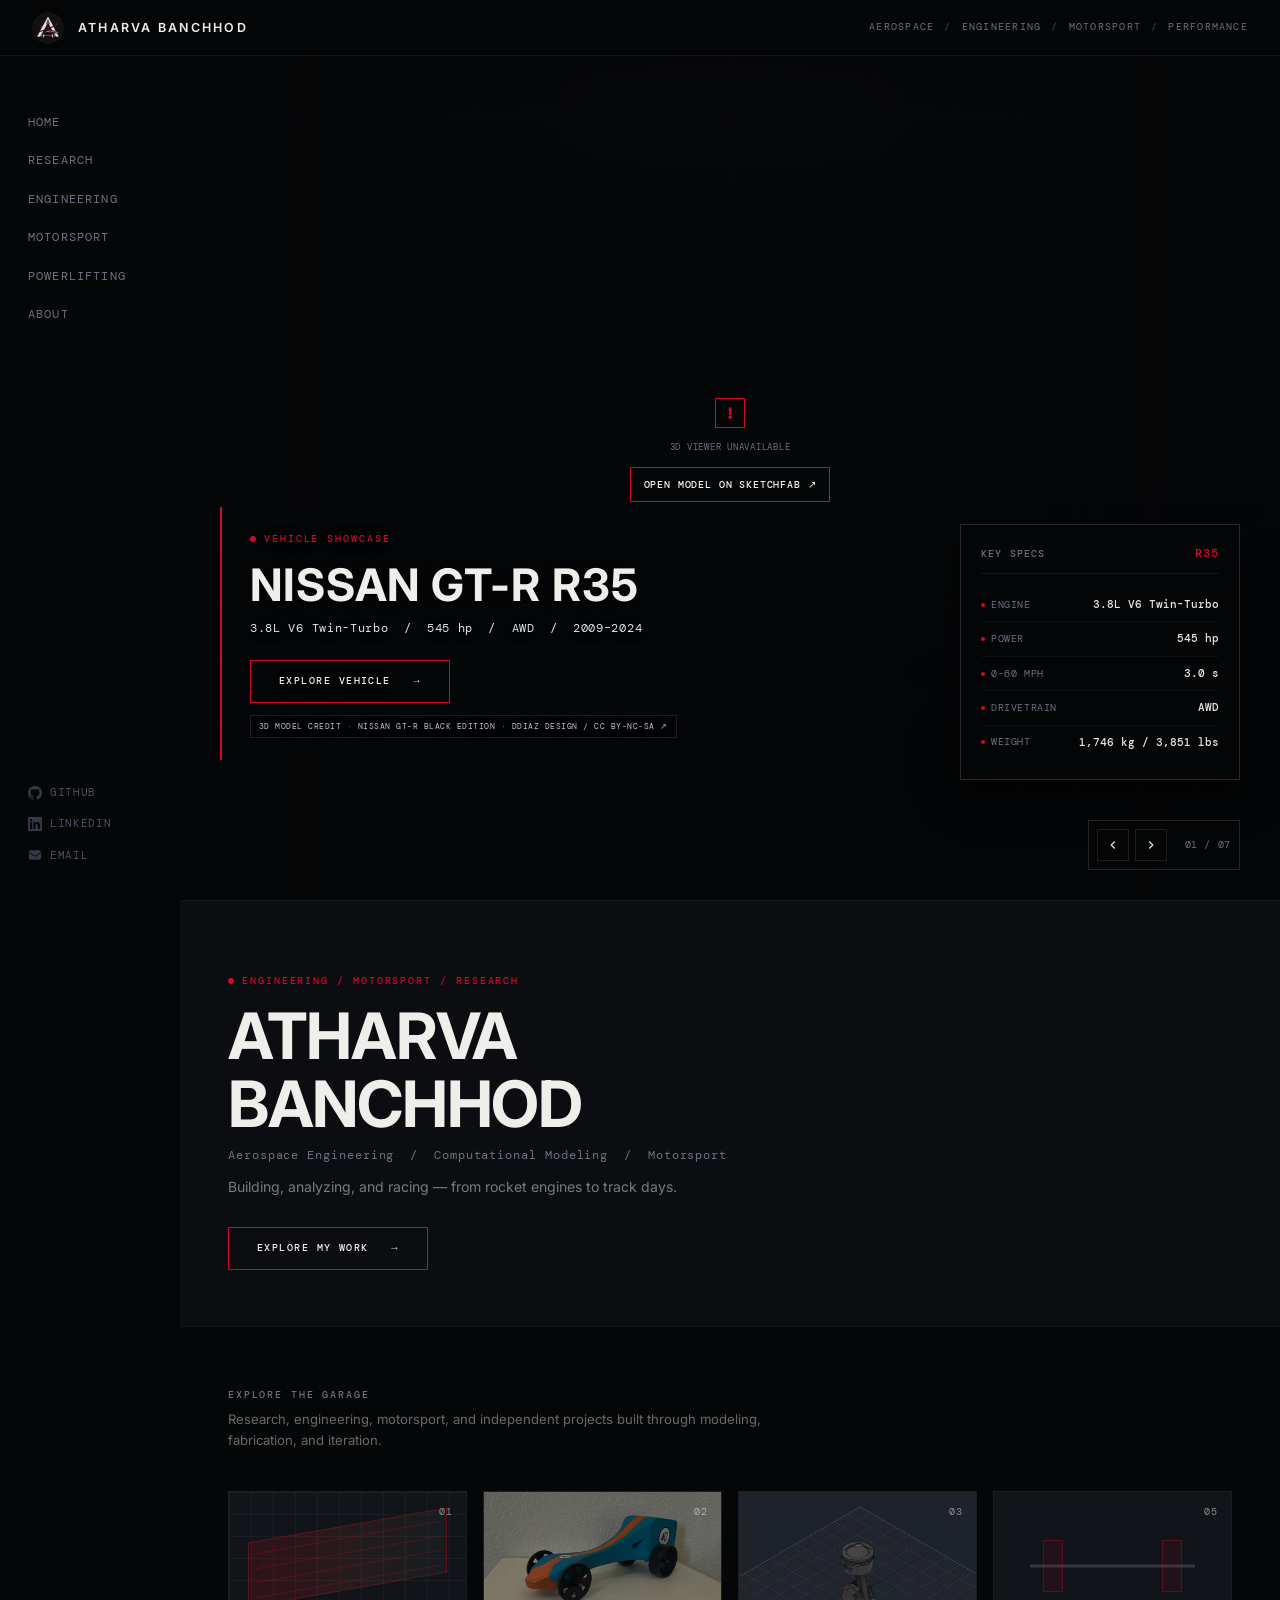
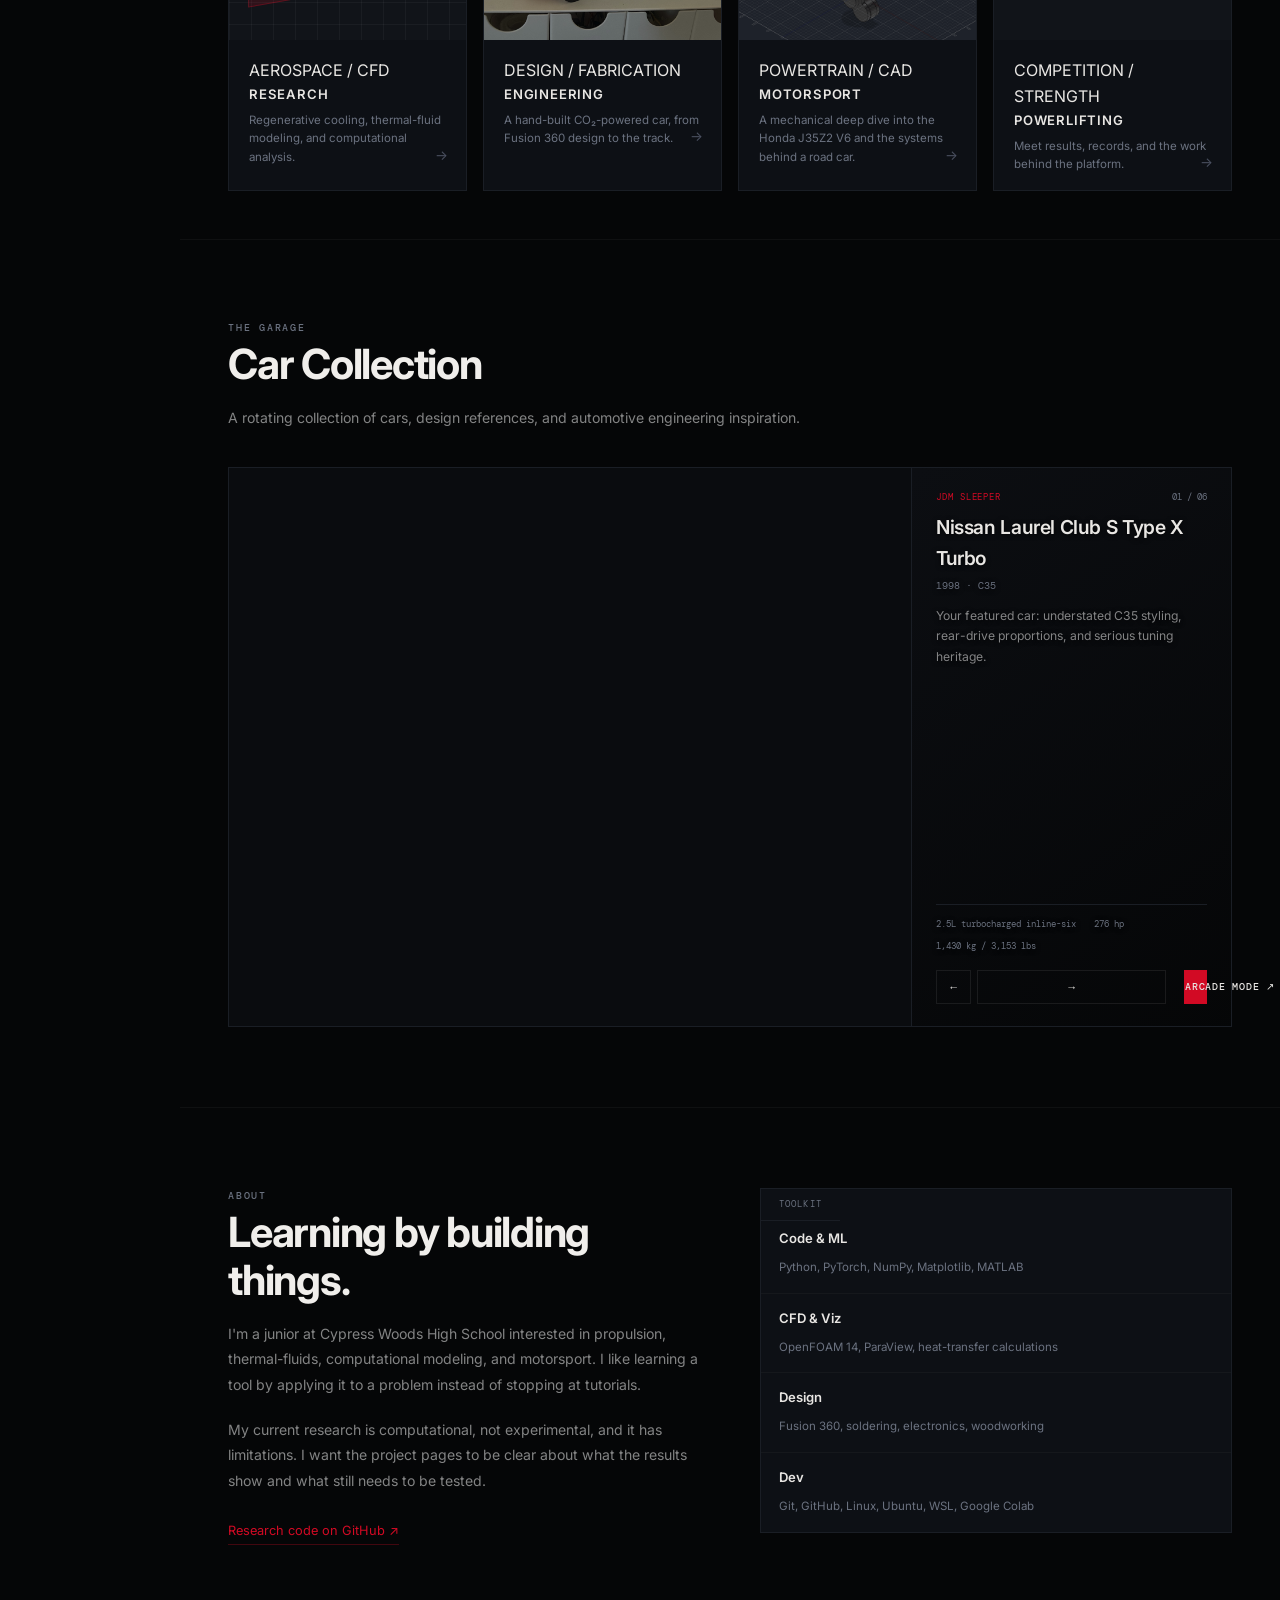
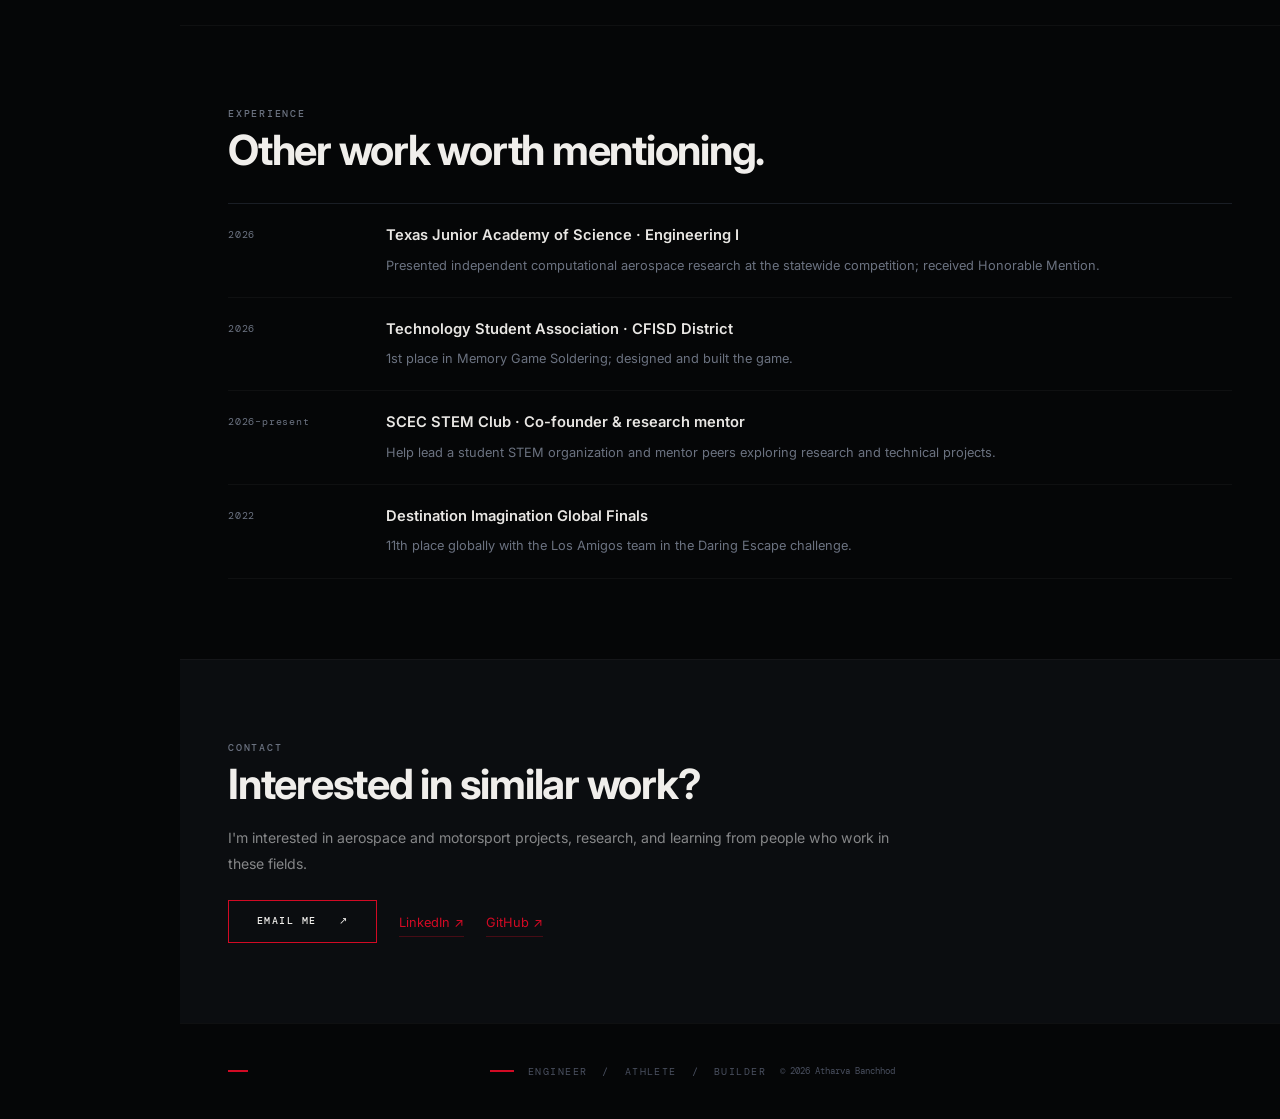
==== commit 093b33e5: "Boost GT-R real-time model lighting" ====
--- a/index.html
+++ b/index.html
@@ -449,14 +449,32 @@
                   frameCamera();
                   return;
                 }
-                const brighterEnvironment = Object.assign({}, env, {
-                  exposure: Math.min((Number(env.exposure) || 1) + 0.35, 2.5),
-                  lightIntensity: Math.min((Number(env.lightIntensity) || 1) * 1.3, 2)
+                api.setLightFeatureEnabled(true, function() {
+                  if (vehicleIndex !== currentVehicle) return;
+                  let lightsPending = 3;
+                  const finishLighting = function() {
+                    lightsPending -= 1;
+                    if (lightsPending <= 0 && vehicleIndex === currentVehicle) frameCamera();
+                  };
+                  [0, 1, 2].forEach(function(lightId) {
+                    api.getLight(lightId, function(lightError, light) {
+                      if (lightError || !light) {
+                        finishLighting();
+                        return;
+                      }
+                      const brighterLight = Object.assign({}, light, {
+                        enabled: true,
+                        intensity: Math.min(Math.max((Number(light.intensity) || 0.25) * 1.45, 0.35), 1)
+                      });
+                      api.setLight(lightId, brighterLight, function() {
+                        finishLighting();
+                      });
+                    });
+                  });
+                  window.setTimeout(function() {
+                    if (vehicleIndex === currentVehicle) frameCamera();
+                  }, 1200);
                 });
-                api.setEnvironment(brighterEnvironment, function() {
-                  if (vehicleIndex === currentVehicle) frameCamera();
-                });
-                window.setTimeout(frameCamera, 1200);
               });
             } else {
               finishLoading();
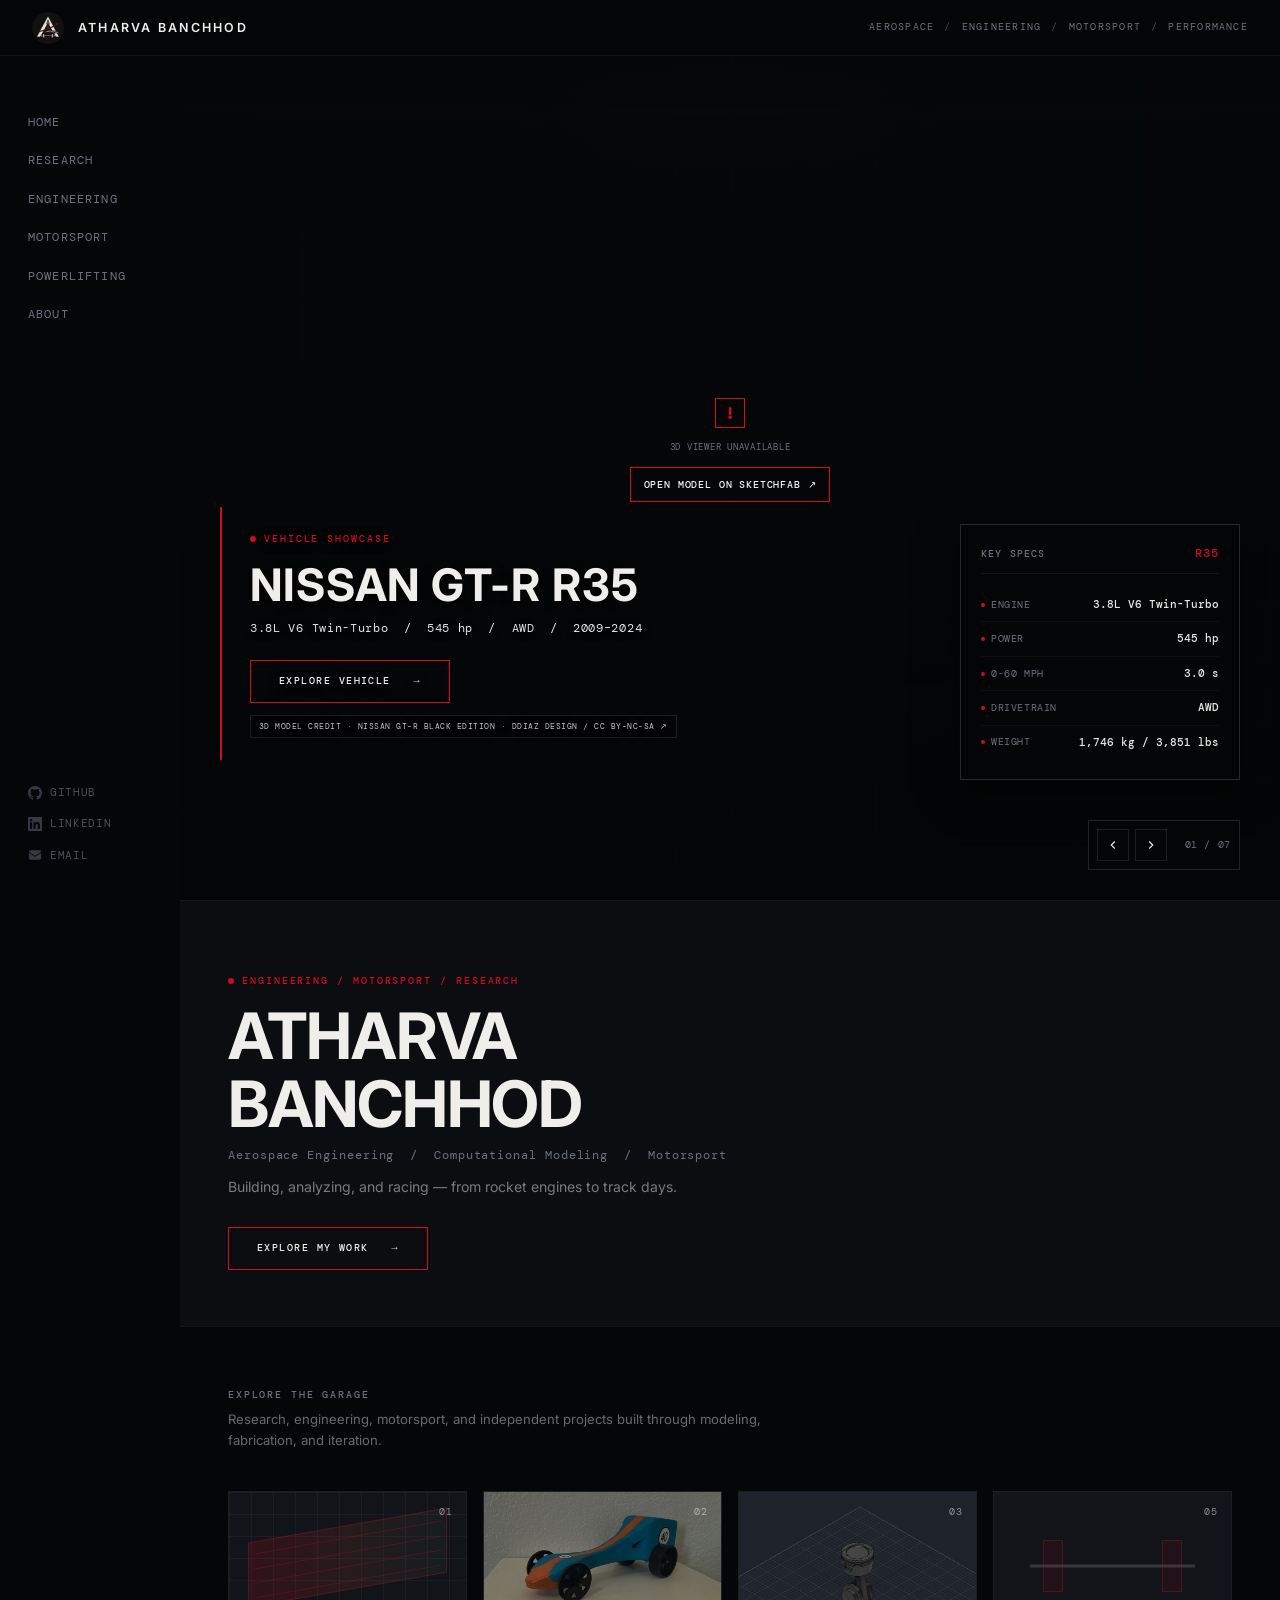
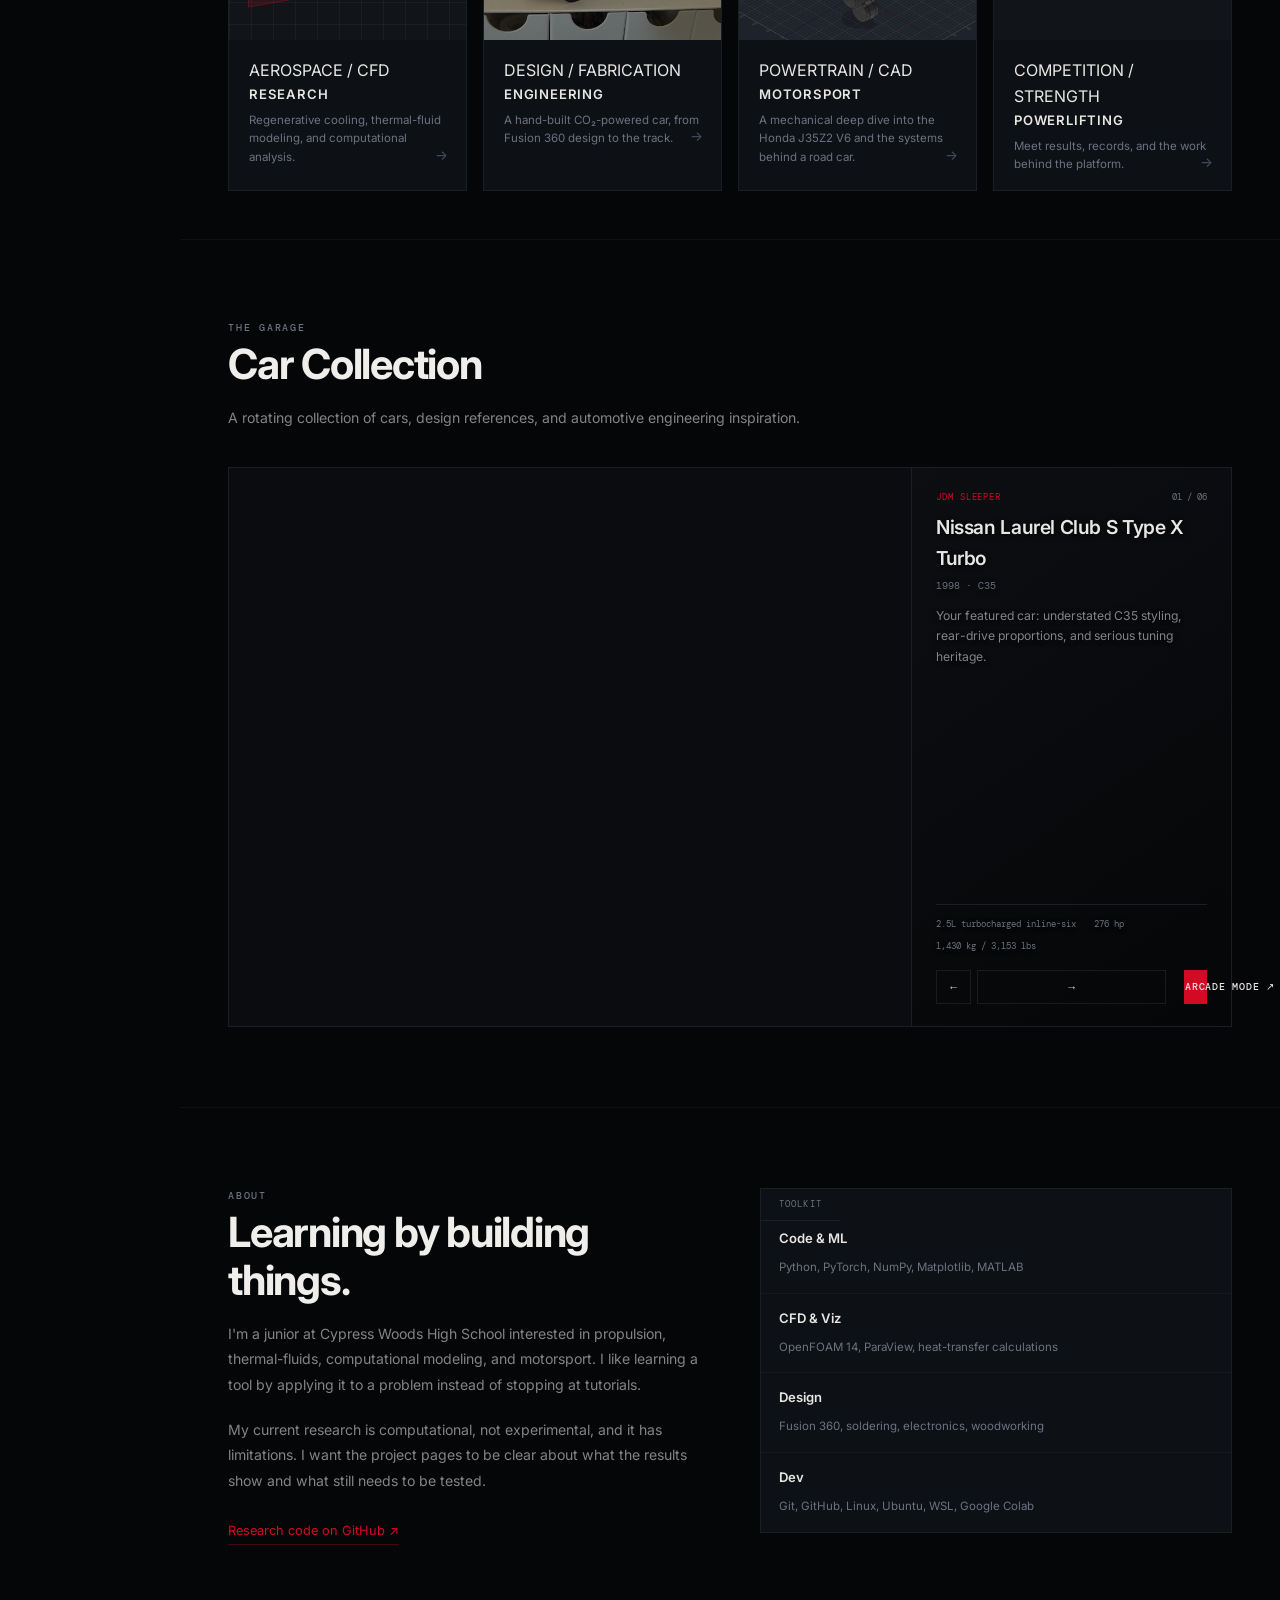
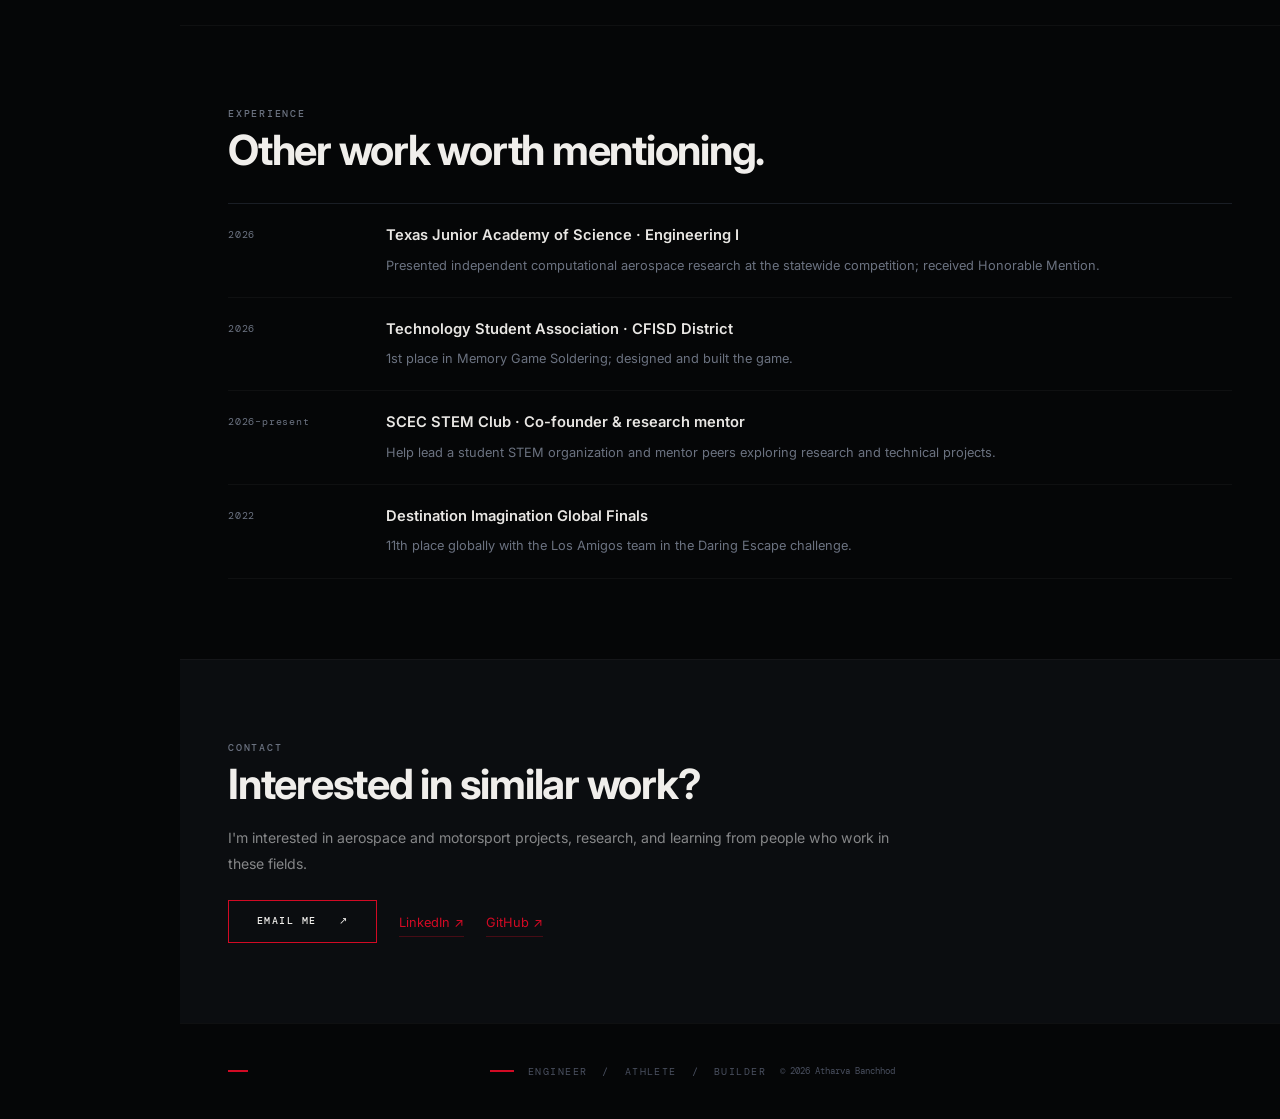
==== commit e60eba74: "Add Volcano Orange paint to Senna 3D viewer" ====
--- a/index.html
+++ b/index.html
@@ -442,7 +442,31 @@
               });
             };
 
-            if (vehicleIndex === 0) {
+            const applySennaPaint = function() {
+              api.getMaterialList(function(materialError, materials) {
+                if (materialError || !materials || vehicleIndex !== currentVehicle) return;
+                const paintMaterials = materials.filter(function(material) {
+                  return /paint|body|car.?paint|exterior|shell/i.test(material.name || '');
+                });
+                paintMaterials.forEach(function(material) {
+                  material.channels = material.channels || {};
+                  const volcanoOrange = [0.95, 0.19, 0.025];
+                  ['AlbedoPBR', 'DiffuseColor', 'DiffusePBR'].forEach(function(channelName) {
+                    const channel = material.channels[channelName];
+                    if (channel) {
+                      channel.enable = true;
+                      channel.color = volcanoOrange.slice();
+                    }
+                  });
+                  api.setMaterial(material, function() {});
+                });
+              });
+            };
+
+            if (vehicleIndex === 5) {
+              applySennaPaint();
+              finishLoading();
+            } else if (vehicleIndex === 0) {
               api.getEnvironment(function(envError, env) {
                 if (vehicleIndex !== currentVehicle) return;
                 if (envError || !env) {
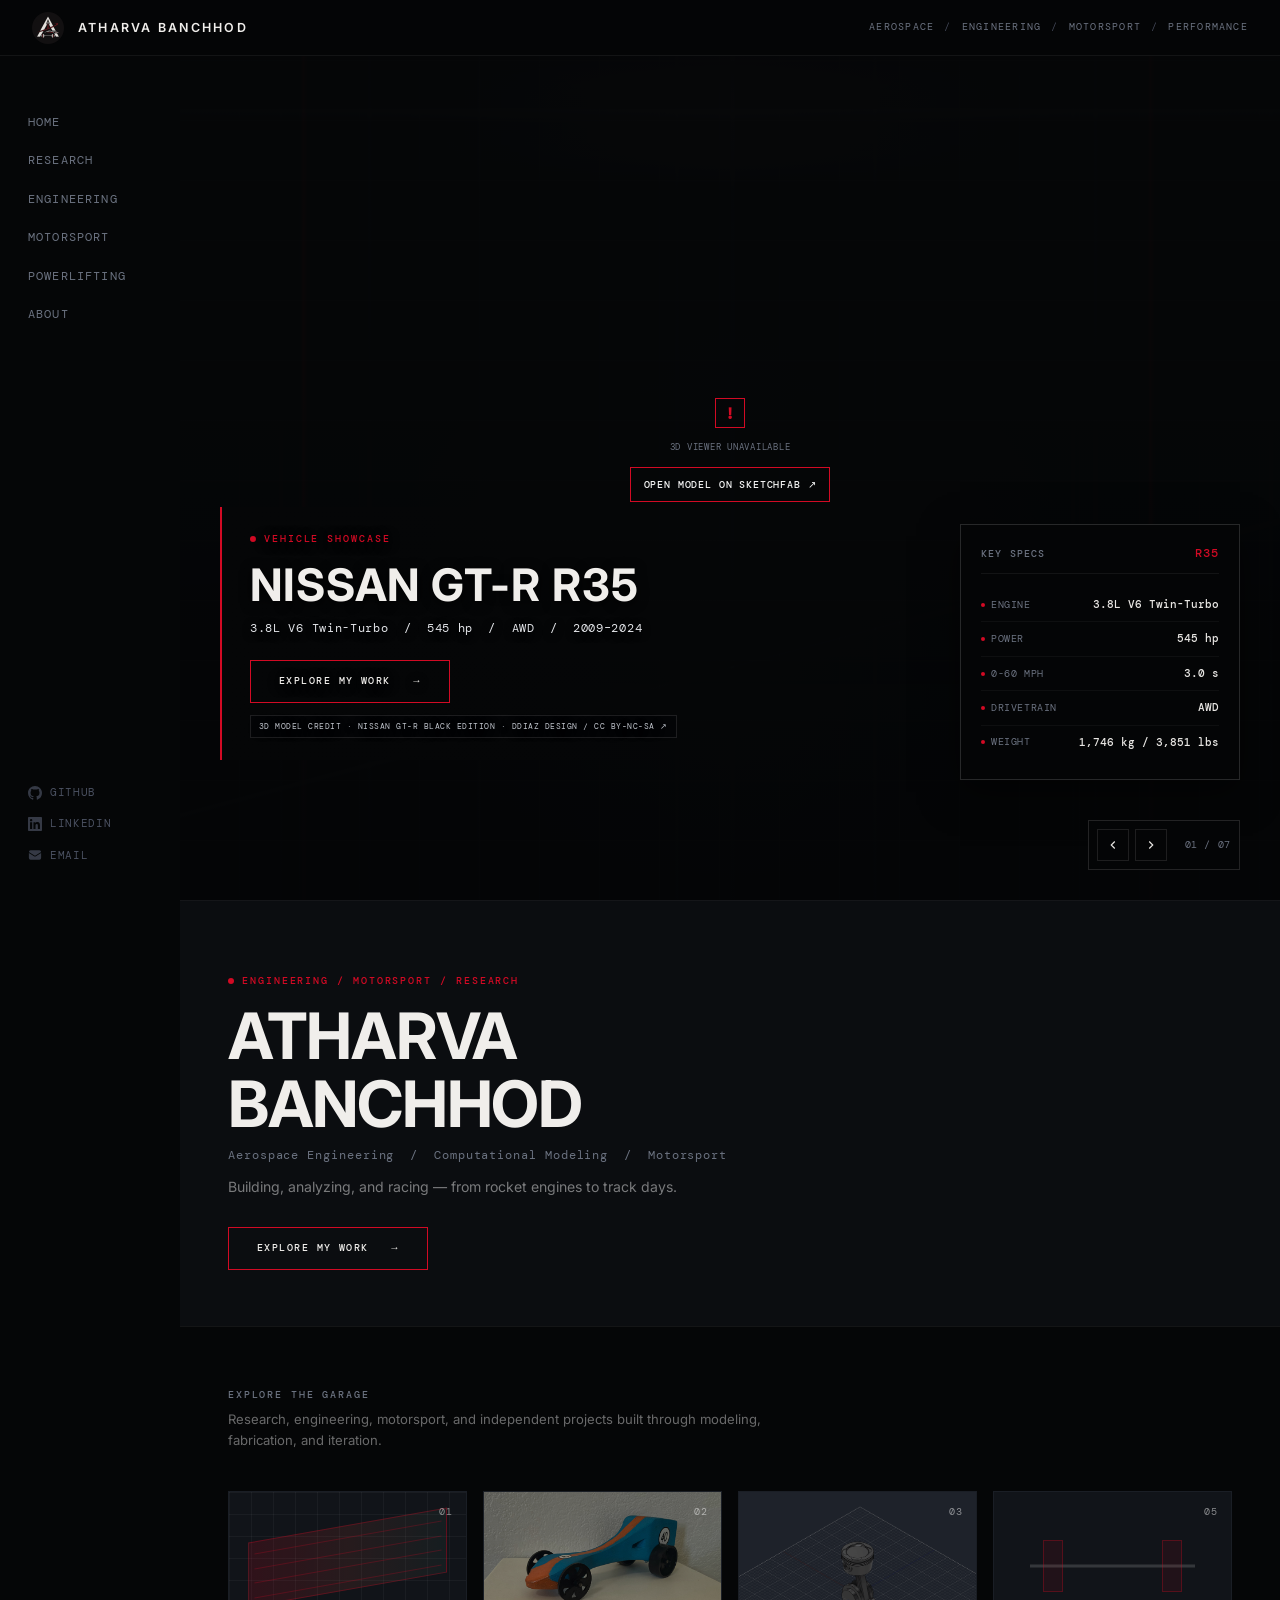
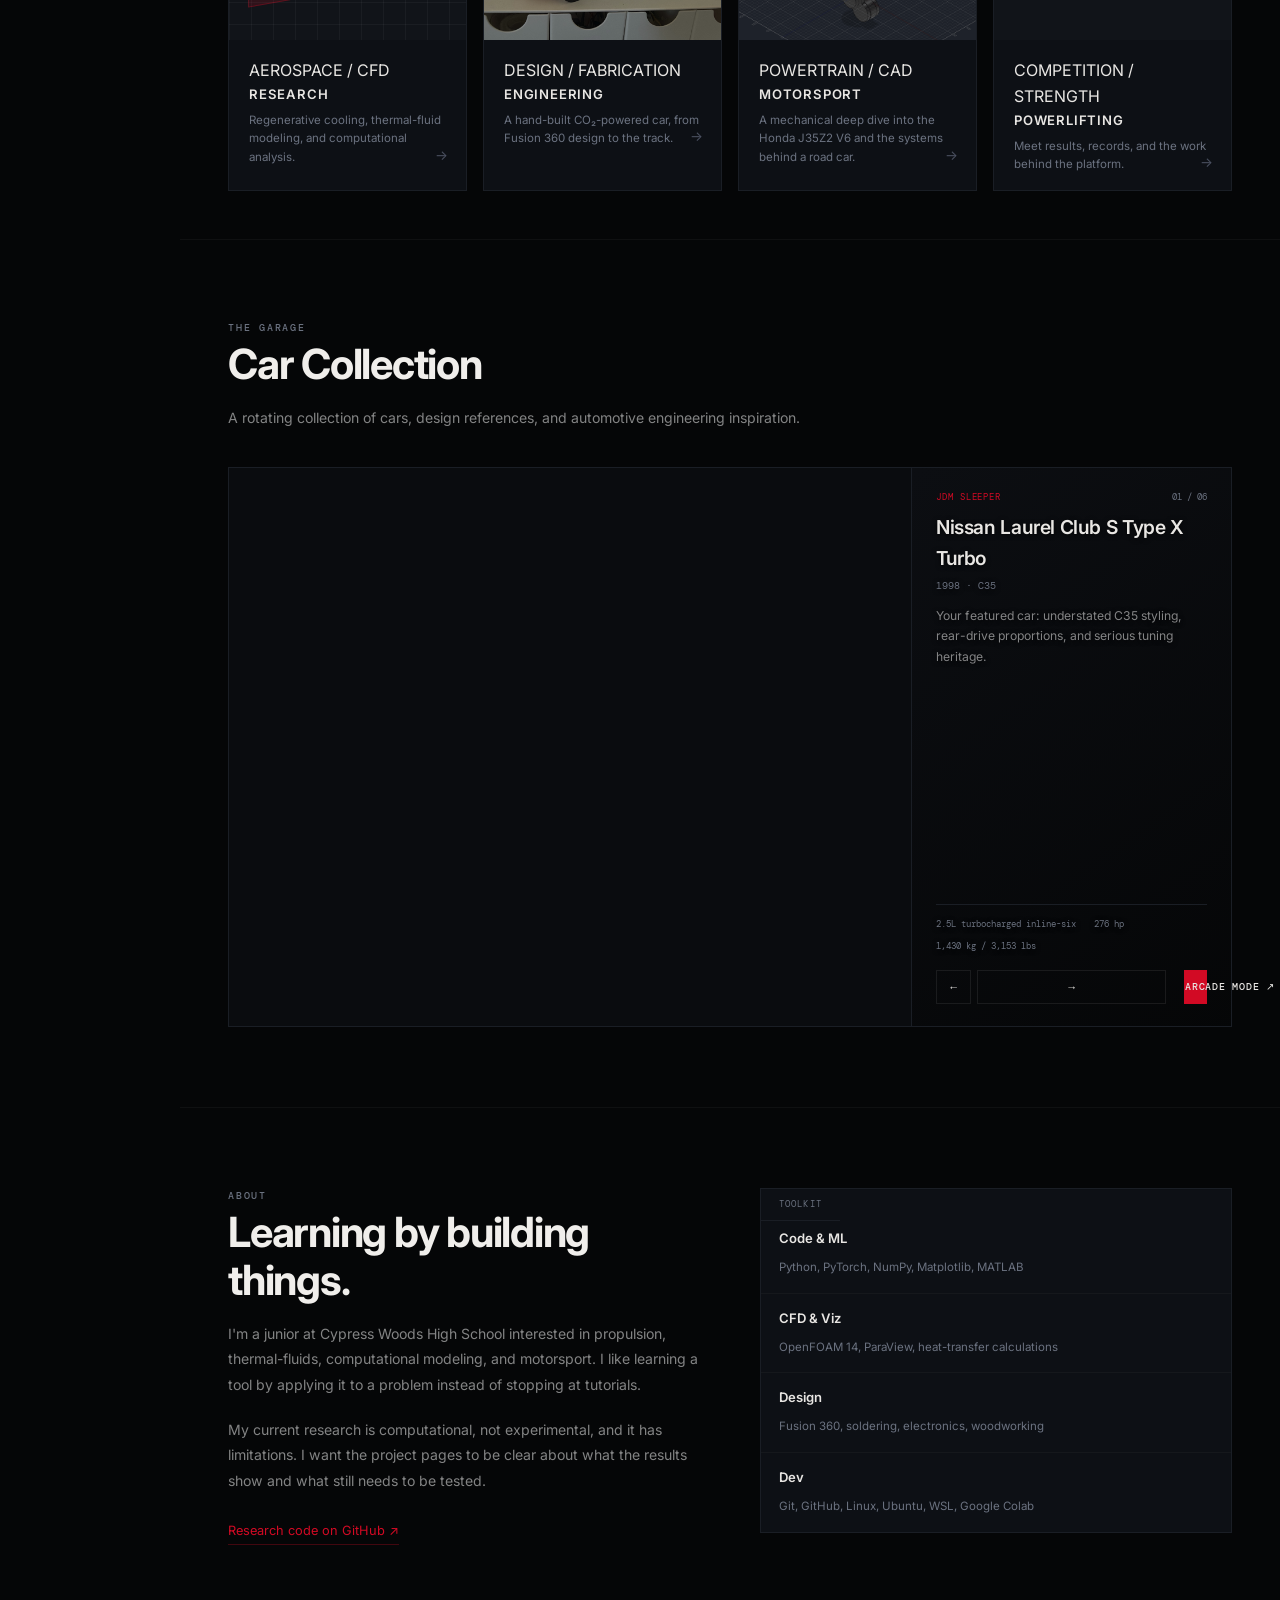
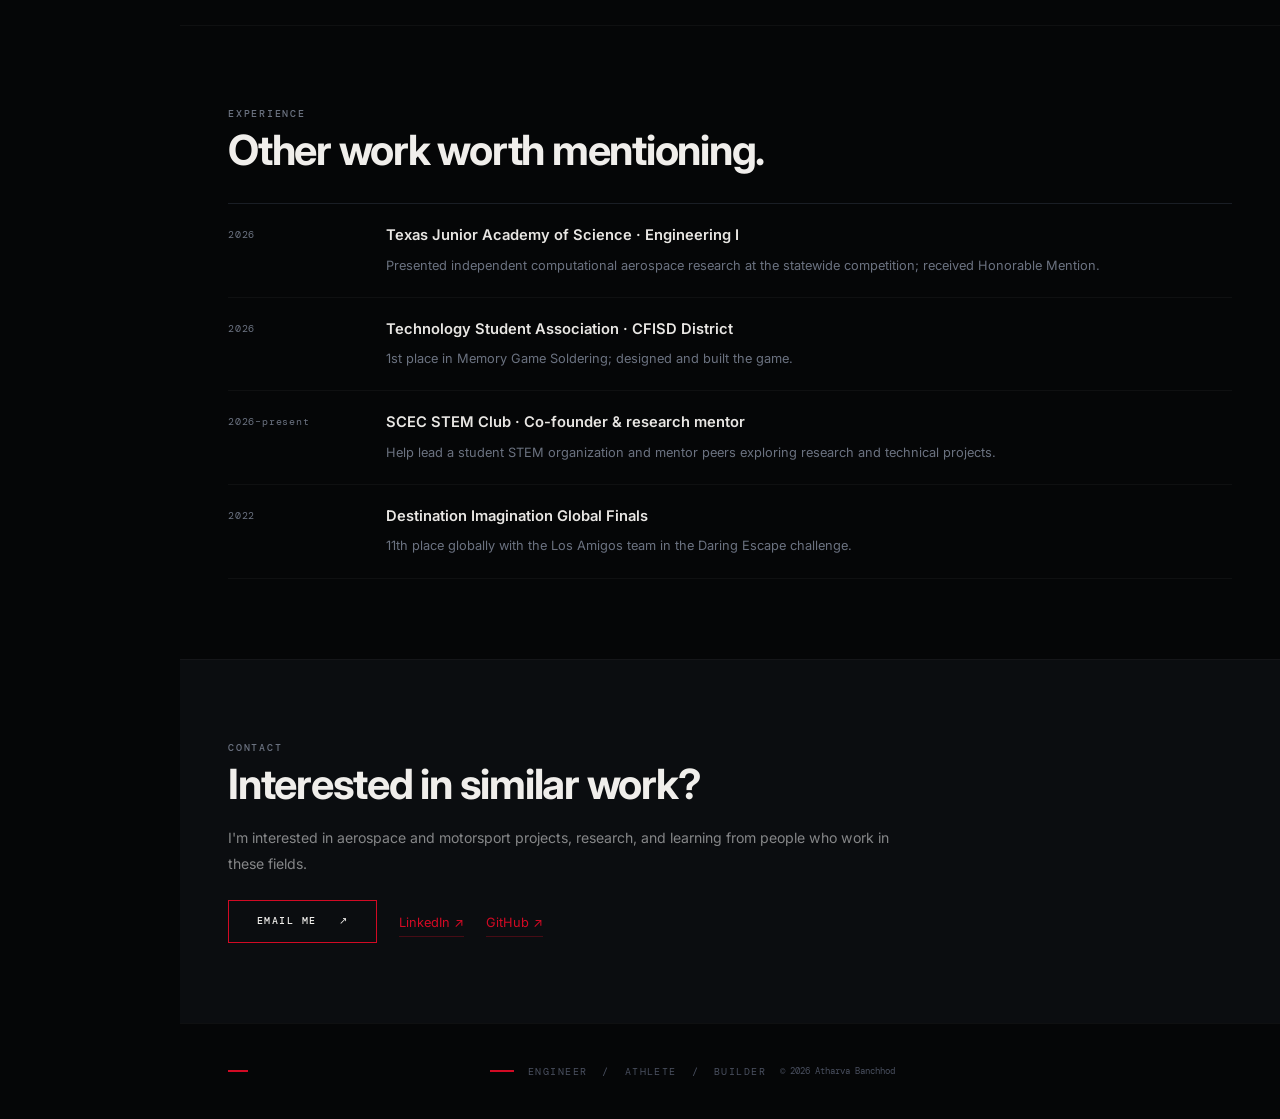
==== commit 60231708: "Rename hero CTA to Explore My Work" ====
--- a/index.html
+++ b/index.html
@@ -93,7 +93,7 @@
         <p class="eyebrow"><span class="red-dot"></span> VEHICLE SHOWCASE</p>
         <h1 id="heroCarName">NISSAN GT-R R35</h1>
         <p class="hero-specs" id="heroCarSpecs">3.8L V6 Twin-Turbo &nbsp;/&nbsp; 545 hp &nbsp;/&nbsp; AWD &nbsp;/&nbsp; 2009–2024</p>
-        <a class="cta-btn" id="heroExploreBtn" href="#projects">EXPLORE VEHICLE &nbsp; →</a>
+        <a class="cta-btn" id="heroExploreBtn" href="#projects">EXPLORE MY WORK &nbsp; →</a>
         <a class="vehicle-credit" id="vehicleCredit" href="https://sketchfab.com/models/60666625029a461b93d202fe9512a389" target="_blank" rel="noreferrer">3D MODEL CREDIT · DDIAZ DESIGN / CC BY-NC-SA ↗</a>
       </div>
 
